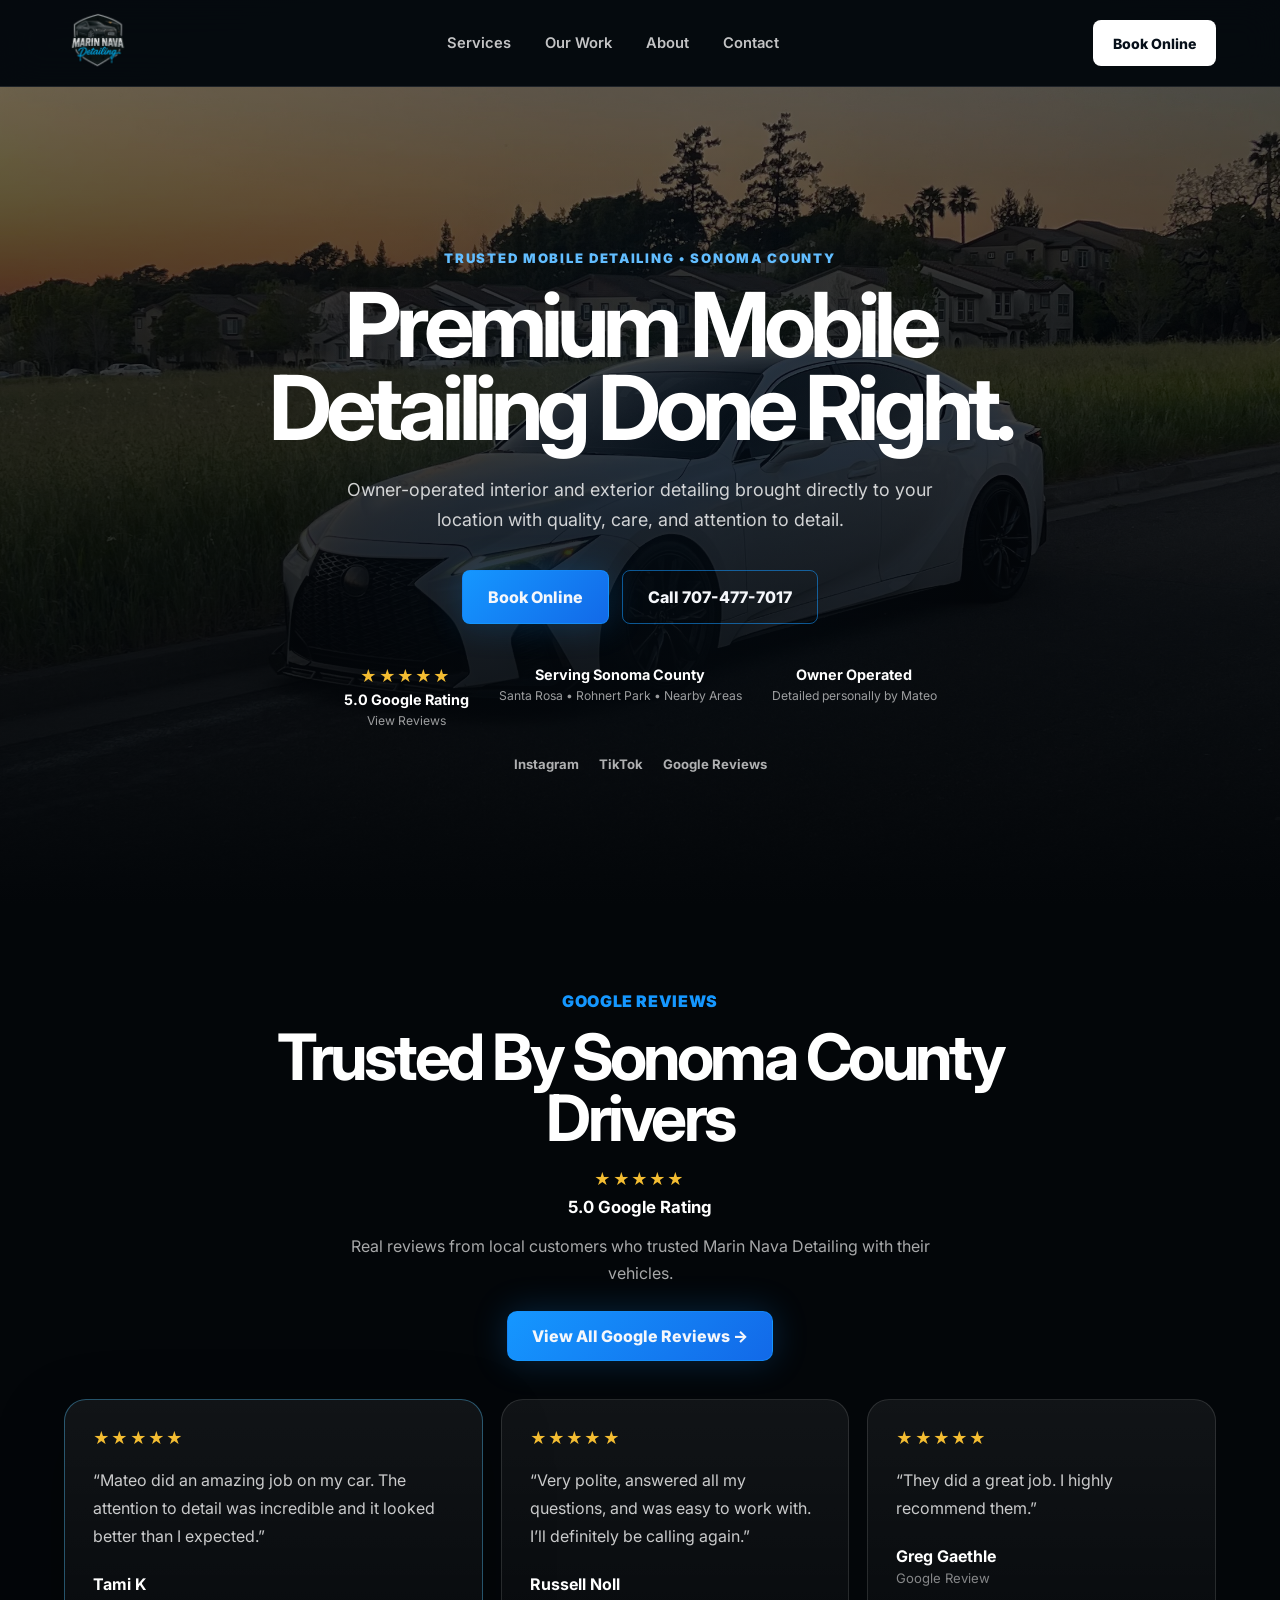
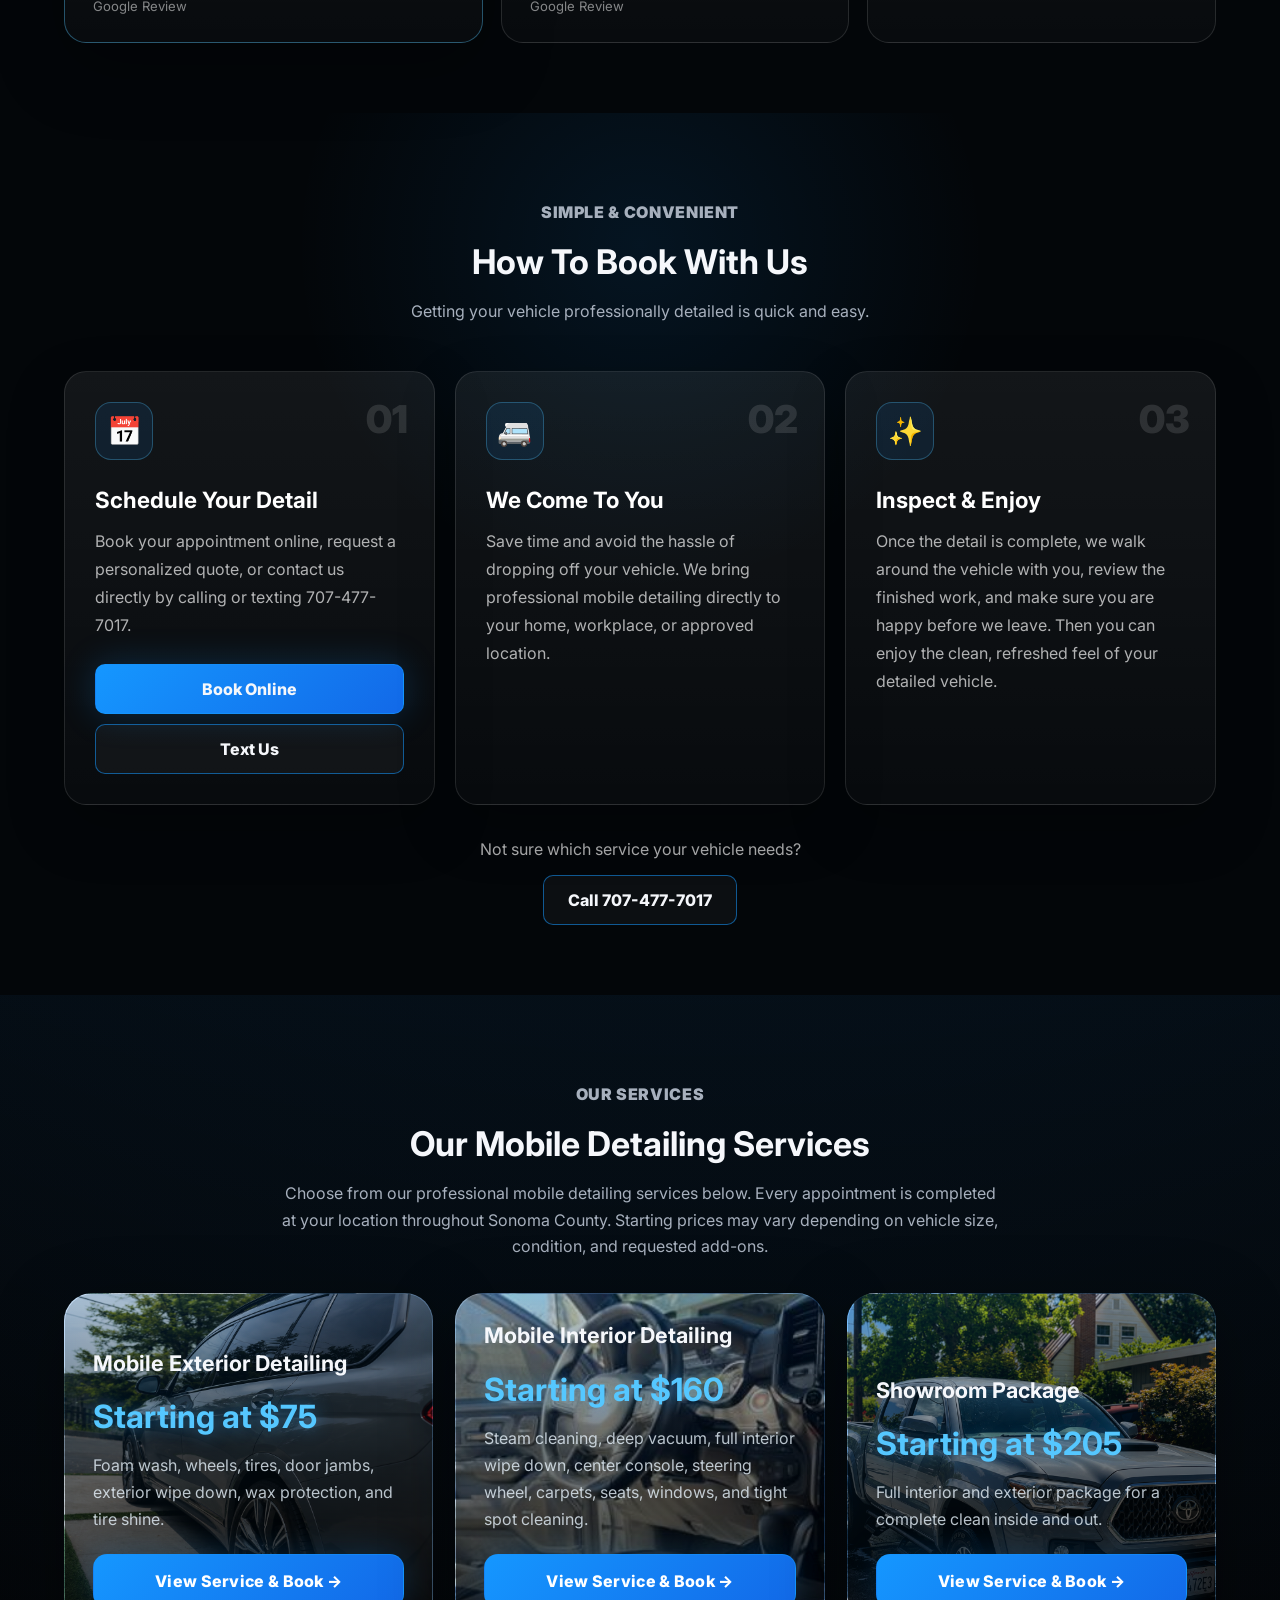
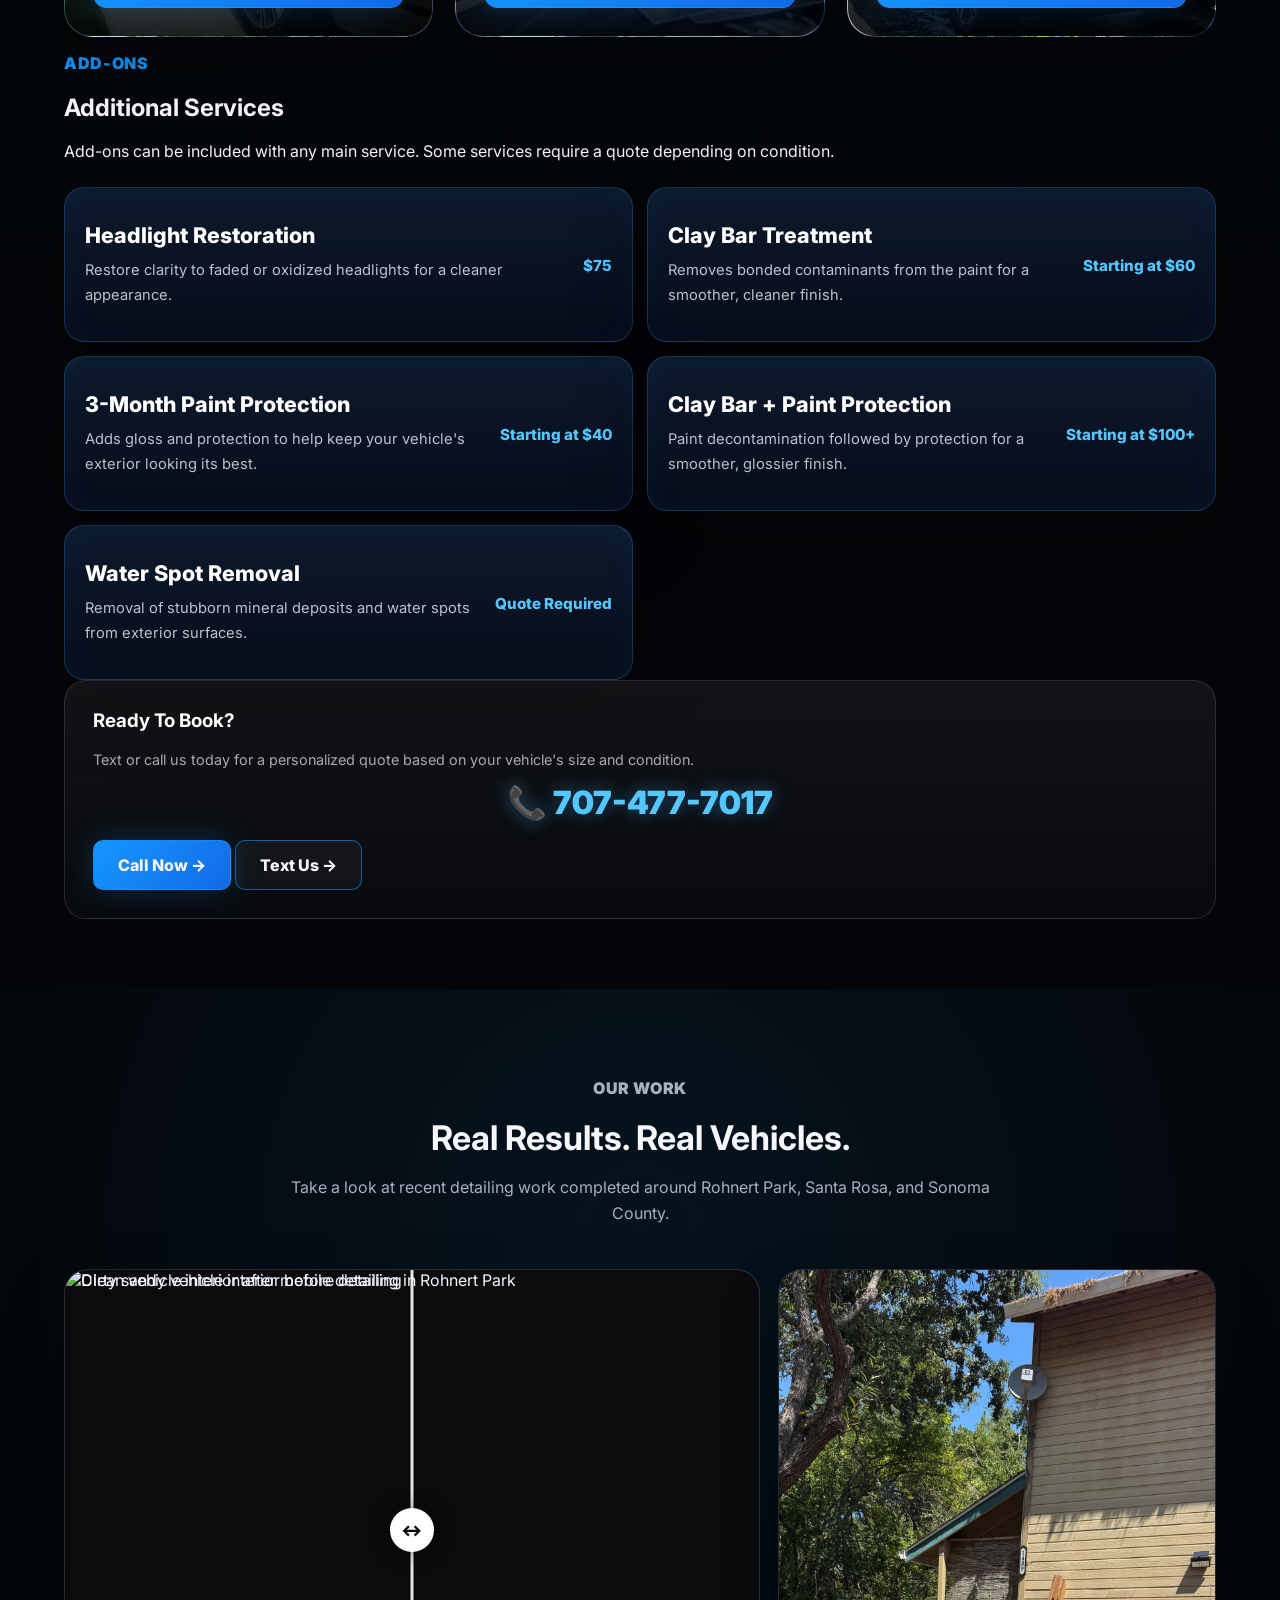
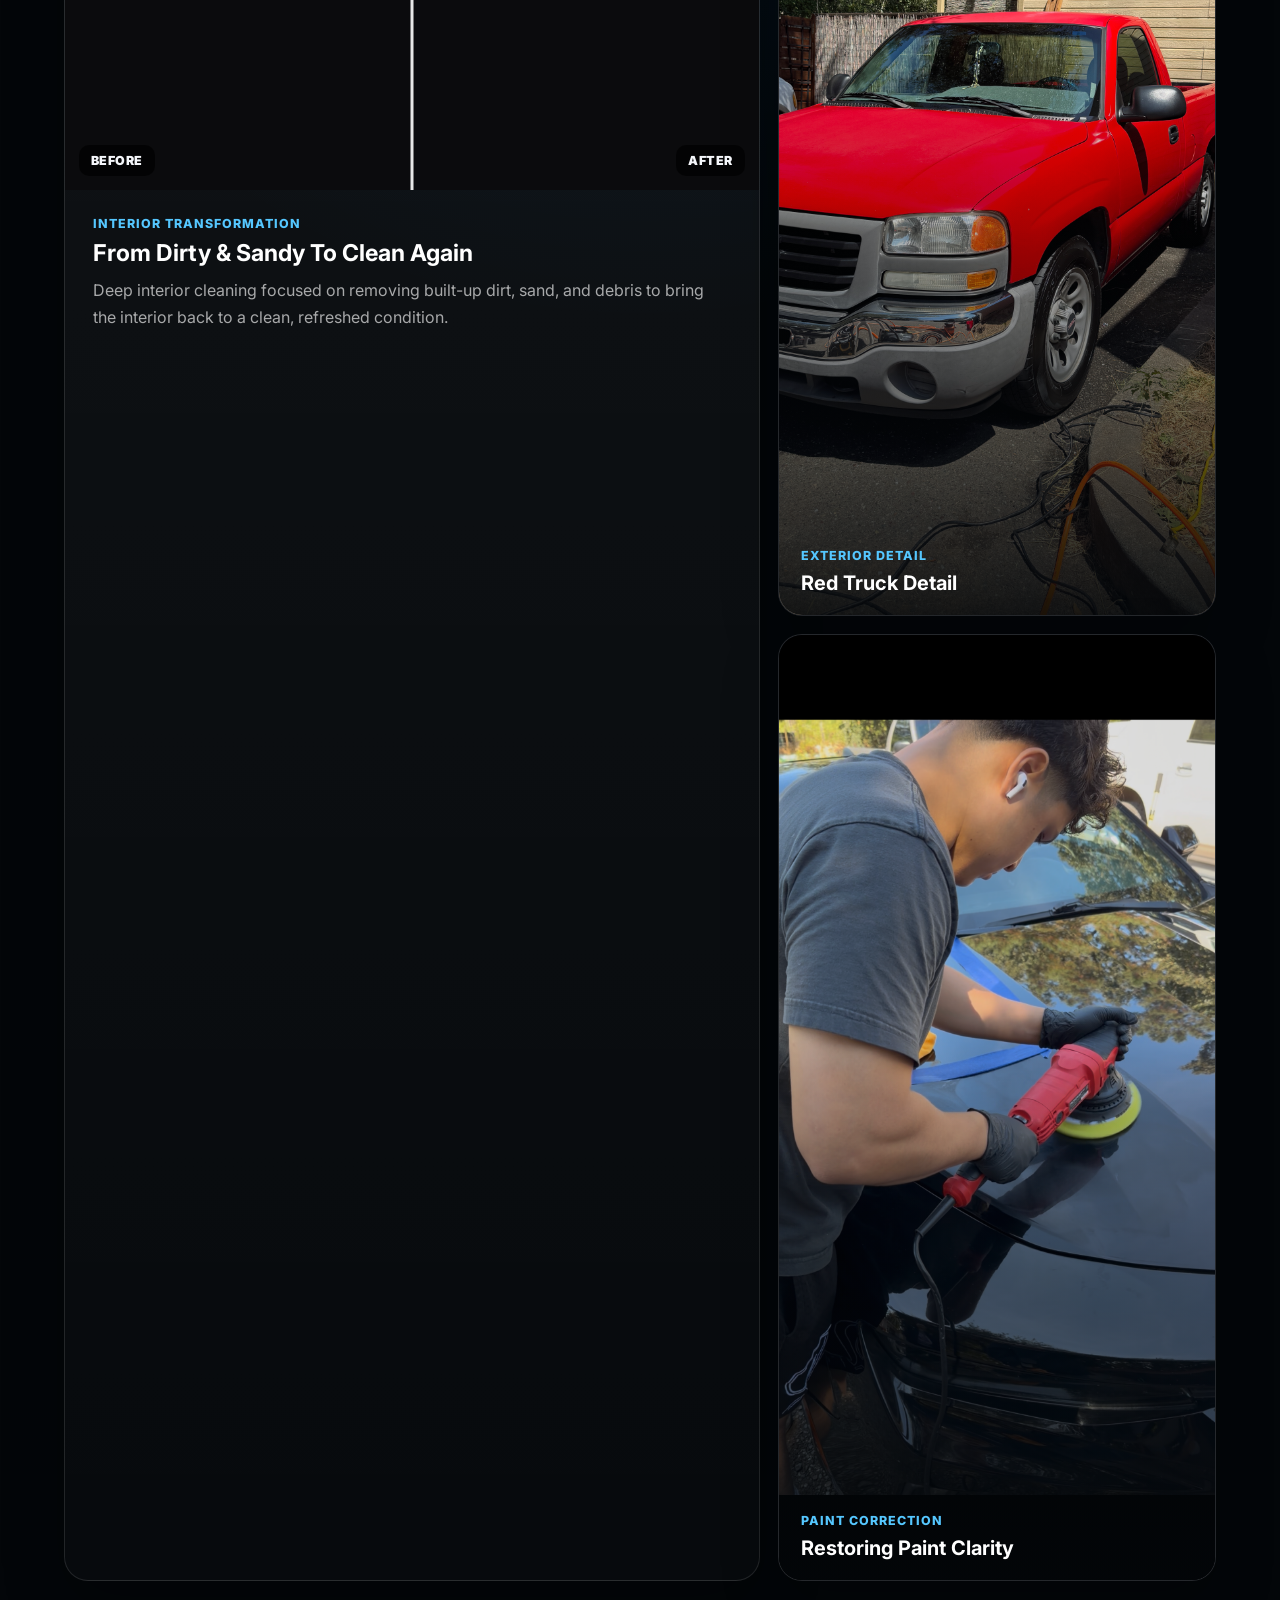
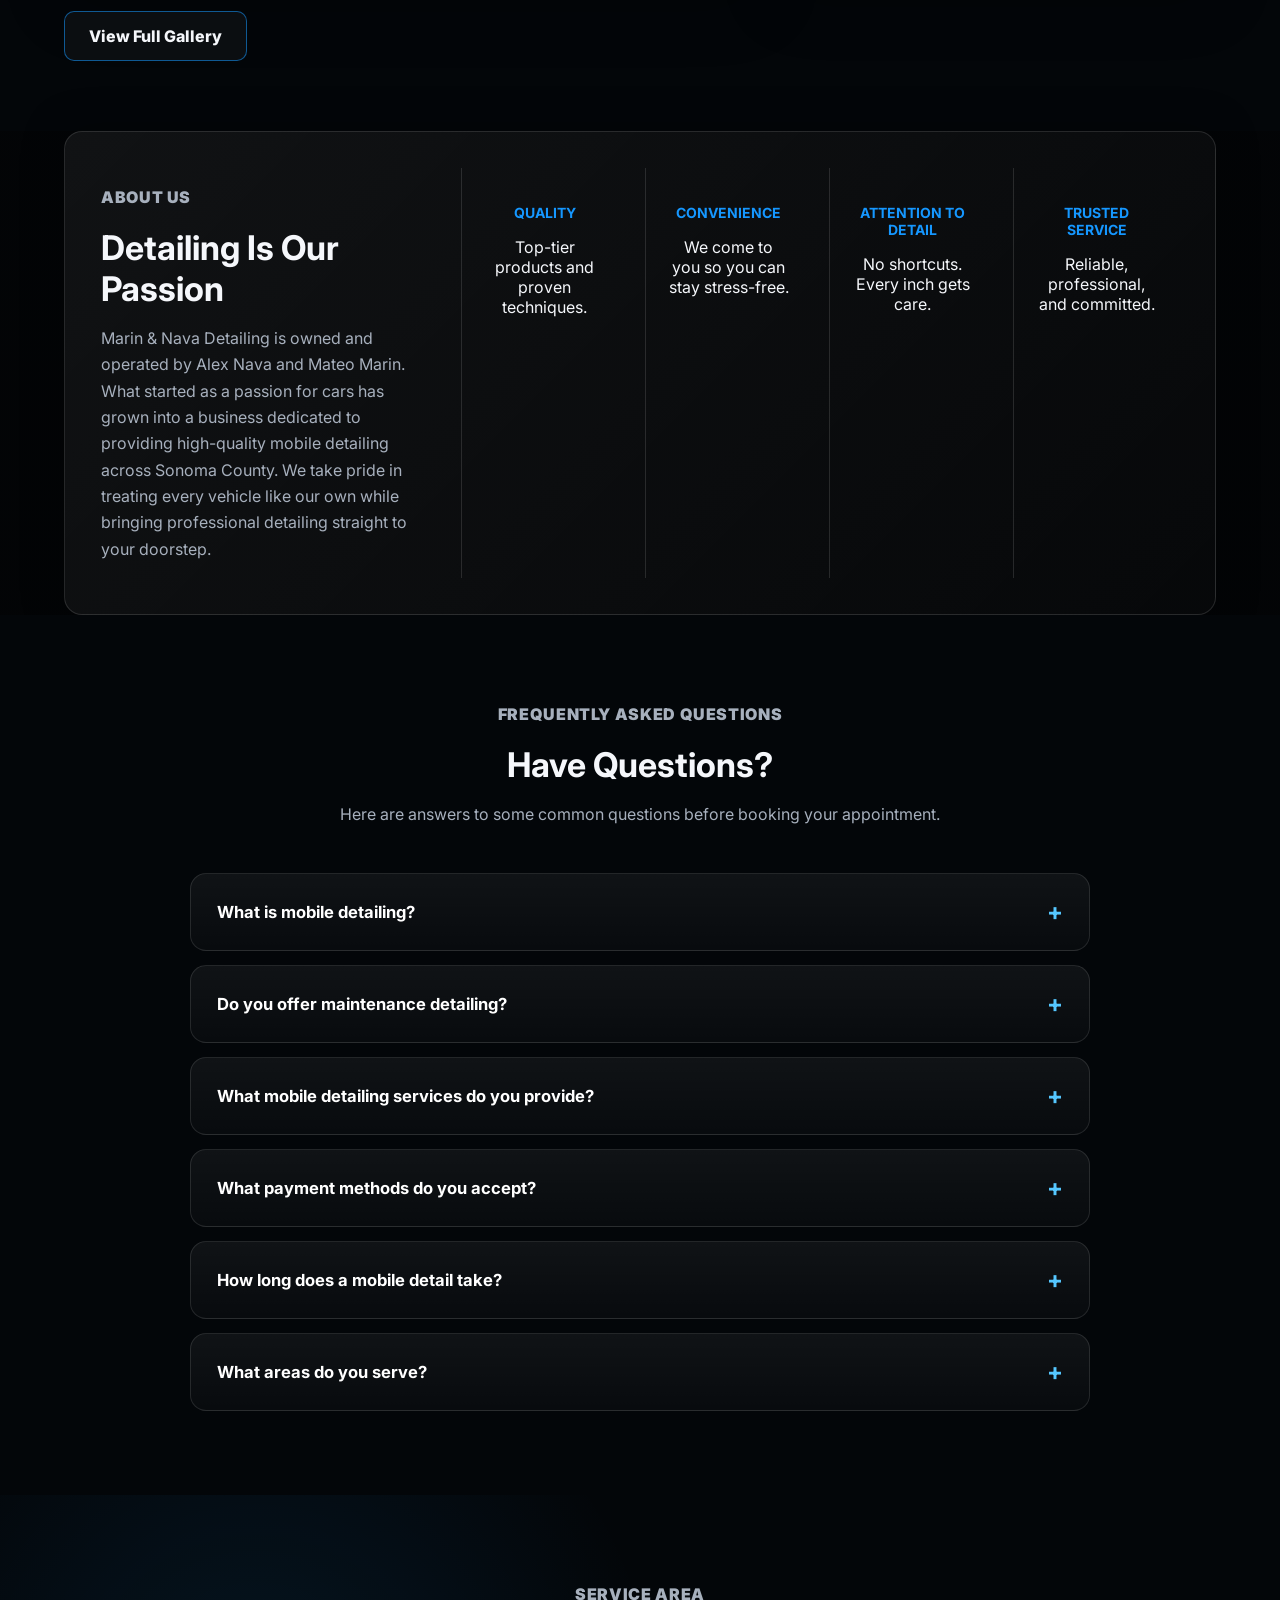
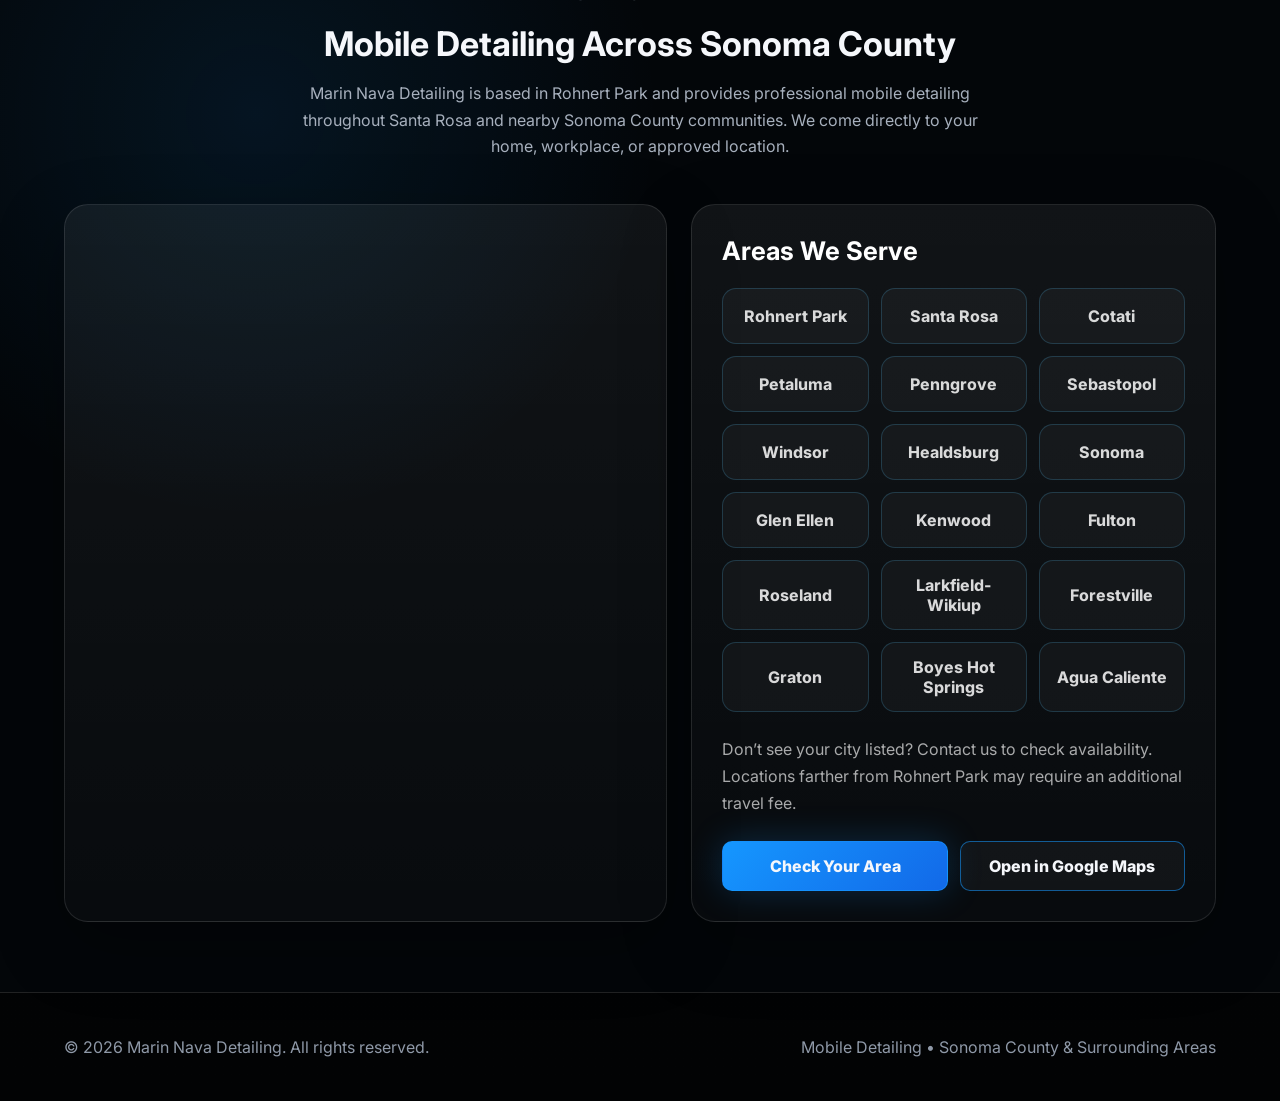
==== index.html @ d8262d9c "Update index.html" ====
<!DOCTYPE html>
<html lang="en">
<head>
  <meta charset="UTF-8" />
  <meta name="viewport" content="width=device-width, initial-scale=1.0" />
  <title>Mobile Detailing in Rohnert Park & Sonoma County | Marin Nava Detailing</title>
  <meta name="description" content="Professional mobile detailing in Rohnert Park, Santa Rosa, and throughout Sonoma County. Interior, exterior, and full detailing brought directly to your location.">
  <meta property="og:title" content="Marin Nava Detailing | Mobile Detailing in Sonoma County">
<meta property="og:description" content="Professional mobile detailing in Rohnert Park, Santa Rosa, and throughout Sonoma County.">
<meta property="og:type" content="website">
<meta property="og:url" content="https://marinandnavadetailing.com/">
<meta property="og:image" content="https://marinandnavadetailing.com/assets/logo.png">
<meta name="twitter:card" content="summary_large_image">
<meta name="twitter:title" content="Marin Nava Detailing | Mobile Detailing in Sonoma County">
<meta name="twitter:description" content="Professional mobile detailing in Rohnert Park, Santa Rosa, and throughout Sonoma County.">
<meta name="twitter:image" content="https://marinandnavadetailing.com/assets/logo.png">
<link rel="canonical" href="https://marinandnavadetailing.com/">
  <link rel="preconnect" href="https://fonts.googleapis.com">
  <link rel="preconnect" href="https://fonts.gstatic.com" crossorigin>
  <link href="https://fonts.googleapis.com/css2?family=Inter:wght@400;500;600;700;800;900&display=swap" rel="stylesheet">
  <link rel="icon" type="image/png" href="assets/logo.png">
<link rel="apple-touch-icon" href="assets/logo.png">
  <link rel="stylesheet" href="styles.css" />

  <style>
    .main-services-clean {
      display: grid;
      grid-template-columns: repeat(3, minmax(0, 1fr));
      gap: 22px;
      margin-top: 34px;
    }

  .main-service-card,
.addon-clean-card {
  border: 1px solid rgba(72, 169, 255, 0.24);
  border-radius: 28px;
  padding: 28px;
  box-shadow: 0 20px 70px rgba(0, 0, 0, 0.35), inset 0 0 30px rgba(37, 150, 255, 0.05);
}

.addon-clean-card {
  background: linear-gradient(180deg, rgba(13, 27, 48, 0.92), rgba(7, 14, 28, 0.92));
}

    .main-service-card h3,
    .addon-clean-card h3 {
      margin-top: 0;
      font-size: 1.35rem;
    }

    .main-service-card strong {
      display: block;
      color: #55c7ff;
      font-size: 2rem;
      margin: 12px 0 16px;
      text-shadow: 0 0 18px rgba(55, 174, 255, .45);
    }

    .main-service-card p,
    .addon-clean-card p {
      color: rgba(235, 246, 255, 0.78);
      line-height: 1.7;
    }
  .service-book-btn {
  display: flex;
  align-items: center;
  justify-content: center;
  width: 100%;
  margin-top: 20px;
  padding: 16px 20px;
  border-radius: 14px;
  background: linear-gradient(135deg, #1e90ff, #59d4ff);
  color: #fff;
  font-weight: 800;
  font-size: 1rem;
  letter-spacing: 0.3px;
  text-decoration: none;
  box-shadow: 0 10px 28px rgba(30, 144, 255, 0.35);
  transition: transform .2s ease, box-shadow .2s ease, filter .2s ease;
}

.service-book-btn:hover {
  transform: translateY(-3px);
  filter: brightness(1.08);
  box-shadow: 0 18px 36px rgba(30, 144, 255, 0.45);
}

.service-book-btn:active {
  transform: translateY(-1px);
}
    .addons-clean-grid {
      display: grid;
      grid-template-columns: repeat(2, minmax(0, 1fr));
      gap: 14px;
      margin-top: 26px;
    }

    .addon-clean-card {
      padding: 18px 20px;
      border-radius: 20px;
      display: flex;
      justify-content: space-between;
      align-items: center;
      gap: 14px;
    }

    .addon-clean-card span {
      font-weight: 700;
    }

    .addon-clean-card b {
      color: #55c7ff;
      text-align: right;
      white-space: nowrap;
    }

    @media (max-width: 850px) {
      .main-services-clean,
      .addons-clean-grid {
        grid-template-columns: 1fr;
      }
    }
  
  </style>
  <script type="application/ld+json">
{
  "@context": "https://schema.org",
  "@type": "LocalBusiness",
  "name": "Marin Nava Detailing",
  "url": "https://marinandnavadetailing.com/",
  "telephone": "+17074777017",
  "image": "https://marinandnavadetailing.com/assets/logo.png",
  "priceRange": "$$",
  "areaServed": [
    "Rohnert Park",
    "Santa Rosa",
    "Cotati",
    "Petaluma",
    "Windsor",
    "Sebastopol",
    "Penngrove",
    "Sonoma County"
  ],
  "sameAs": [
    "https://www.instagram.com/marin.nava.detailing",
    "https://www.tiktok.com/@marinnava_detaili",
    "https://share.google/c1jAAMq97DfbOjhrB"
  ]
}
</script>
</head>
<body>
<header class="site-header">
  <a href="#home" class="brand" aria-label="Marin Nava Detailing home">
    <img src="assets/logo.png" alt="Marin Nava Detailing logo">
  </a>

  <nav class="nav" aria-label="Main navigation">
    <a href="#services">Services</a>
    <a href="#work">Our Work</a>
    <a href="#about">About</a>
    <a href="#contact">Contact</a>
  </nav>

<a class="nav-cta"
   href="https://booking.detailermade.com/2fee29eb-fc5a-48bd-a170-e87a1362c4f3"
   target="_blank"
   rel="noopener noreferrer">
    Book Online
</a>
</header>

<main>
<section id="home" class="hero premium-hero">
 <div class="premium-hero-media" aria-hidden="true">
  <img
    src="assets/mobile-detailing-rohnert-park-lexus.jpg.jpeg"
    alt=""
  >
</div>

  <div class="premium-hero-overlay" aria-hidden="true"></div>

  <div class="premium-hero-content">
    <p class="hero-kicker">Trusted Mobile Detailing • Sonoma County</p>

    <h1>Premium Mobile Detailing Done Right.</h1>

    <p class="premium-hero-copy">
      Owner-operated interior and exterior detailing brought directly to your location with quality, care, and attention to detail.
    </p>

    <div class="premium-hero-actions">
      <a class="btn primary"    href="https://booking.detailermade.com/2fee29eb-fc5a-48bd-a170-e87a1362c4f3"    target="_blank"    rel="noopener noreferrer">    Book Online </a>
      <a class="btn hero-secondary" href="tel:7074777017">Call 707-477-7017</a>
    </div>

    <div class="premium-trust-row">
      <a href="https://share.google/c1jAAMq97DfbOjhrB" target="_blank" rel="noopener">
        <span>★★★★★</span>
        <strong>5.0 Google Rating</strong>
        <small>View Reviews</small>
      </a>

      <div>
        <strong>Serving Sonoma County</strong>
        <small>Santa Rosa • Rohnert Park • Nearby Areas</small>
      </div>

      <div>
        <strong>Owner Operated</strong>
        <small>Detailed personally by Mateo</small>
      </div>
    </div>

    <div class="premium-socials">
      <a href="https://www.instagram.com/marin.nava.detailing?igsh=NTc4MTIwNjQ2YQ==" target="_blank" rel="noopener">Instagram</a>
      <a href="https://www.tiktok.com/@marinnava_detaili?_r=1&_t=ZP-96Pp8aWdC4l" target="_blank" rel="noopener">TikTok</a>
      <a href="https://share.google/c1jAAMq97DfbOjhrB" target="_blank" rel="noopener">Google Reviews</a>
    </div>
  </div>
</section>
   <section id="reviews" class="reviews-section section-pad">
  <div class="reviews-intro">
    <p class="eyebrow">Google Reviews</p>
    <h2>Trusted By Sonoma County Drivers</h2>

    <div class="reviews-score">
      <span>★★★★★</span>
      <strong>5.0 Google Rating</strong>
      <p>Real reviews from local customers who trusted Marin Nava Detailing with their vehicles.</p>
    </div>

    <a class="btn primary" href="https://share.google/c1jAAMq97DfbOjhrB" target="_blank" rel="noopener">
      View All Google Reviews →
    </a>
  </div>

  <div class="reviews-grid">
    <article class="review-card featured-review">
      <div class="review-stars">★★★★★</div>
      <p>“Mateo did an amazing job on my car. The attention to detail was incredible and it looked better than I expected.”</p>
      <div class="review-author">
        <strong>Tami K</strong>
        <span>Google Review</span>
      </div>
    </article>

    <article class="review-card">
      <div class="review-stars">★★★★★</div>
      <p>“Very polite, answered all my questions, and was easy to work with. I’ll definitely be calling again.”</p>
      <div class="review-author">
        <strong>Russell Noll</strong>
        <span>Google Review</span>
      </div>
    </article>

    <article class="review-card">
      <div class="review-stars">★★★★★</div>
      <p>“They did a great job. I highly recommend them.”</p>
      <div class="review-author">
        <strong>Greg Gaethle</strong>
        <span>Google Review</span>
      </div>
    </article>
  </div>
</section>   
  
 <!-- HOW TO BOOK SECTION -->
<section id="how-to-book" class="booking-steps-section section-pad">

  <div class="section-title">
    <p class="eyebrow">Simple & Convenient</p>
    <h2>How To Book With Us</h2>
    <p>
      Getting your vehicle professionally detailed is quick and easy.
    </p>
  </div>

  <div class="booking-steps-grid">

    <article class="booking-step-card">
      <div class="booking-step-number">01</div>
      <div class="booking-step-icon">📅</div>

      <h3>Schedule Your Detail</h3>

      <p>
        Book your appointment online, request a personalized quote, or contact
        us directly by calling or texting 707-477-7017.
      </p>

      <div class="booking-step-actions">
        <a class="btn primary" href="https://booking.detailermade.com/2fee29eb-fc5a-48bd-a170-e87a1362c4f3" target="_blank" rel="noopener noreferrer">
          Book Online
        </a>

        <a class="btn ghost" href="sms:7074777017">
          Text Us
        </a>
      </div>
    </article>

    <article class="booking-step-card">
      <div class="booking-step-number">02</div>
      <div class="booking-step-icon">🚐</div>

      <h3>We Come To You</h3>

      <p>
        Save time and avoid the hassle of dropping off your vehicle. We bring
        professional mobile detailing directly to your home, workplace, or
        approved location.
      </p>
    </article>

    <article class="booking-step-card">
      <div class="booking-step-number">03</div>
      <div class="booking-step-icon">✨</div>

      <h3>Inspect & Enjoy</h3>

      <p>
        Once the detail is complete, we walk around the vehicle with you,
        review the finished work, and make sure you are happy before we leave.
        Then you can enjoy the clean, refreshed feel of your detailed vehicle.
      </p>
    </article>

  </div>

  <div class="booking-final-action">
    <p>Not sure which service your vehicle needs?</p>

    <a class="btn ghost" href="tel:7074777017">
      Call 707-477-7017
    </a>
  </div>

  </section>
  
    <section id="services" class="section-pad">
      <div class="section-title">
        <p class="eyebrow">Our Services</p>
        <h2>Our Mobile Detailing Services</h2>
        <p> Choose from our professional mobile detailing services below. Every appointment is completed at your location throughout Sonoma County. Starting prices may vary depending on vehicle size, condition, and requested add-ons. </p>
      </div>

  <div class="main-services-clean">
  <article class="main-service-card service-photo-card exterior-service">
    <div class="service-card-overlay"></div>
    <div class="service-card-content">
      <h3>Mobile Exterior Detailing</h3>
      <strong>Starting at $75</strong>
      <p>Foam wash, wheels, tires, door jambs, exterior wipe down, wax protection, and tire shine.</p>

      <a class="btn primary service-book-btn"
   href="https://booking.detailermade.com/2fee29eb-fc5a-48bd-a170-e87a1362c4f3"
   target="_blank"
   rel="noopener noreferrer">
    View Service & Book → 
</a>
    </div>
  </article>

  <article class="main-service-card service-photo-card interior-service">
    <div class="service-card-overlay"></div>
    <div class="service-card-content">
      <h3>Mobile Interior Detailing</h3>
      <strong>Starting at $160</strong>
      <p>Steam cleaning, deep vacuum, full interior wipe down, center console, steering wheel, carpets, seats, windows, and tight spot cleaning.</p>

      <a class="btn primary service-book-btn"
   href="https://booking.detailermade.com/2fee29eb-fc5a-48bd-a170-e87a1362c4f3"
   target="_blank"
   rel="noopener noreferrer">
    View Service & Book →
</a>
      
    </div>
  </article>

  <article class="main-service-card service-photo-card full-service">
    <div class="service-card-overlay"></div>
    <div class="service-card-content">
      <h3>Showroom Package</h3>
      <strong>Starting at $205</strong>
      <p>Full interior and exterior package for a complete clean inside and out.</p>

      <a class="btn primary service-book-btn"
   href="https://booking.detailermade.com/2fee29eb-fc5a-48bd-a170-e87a1362c4f3"
   target="_blank"
   rel="noopener noreferrer">
    View Service & Book →
</a>
      
    </div>
  </article>
</div>
      <p class="eyebrow">Add-Ons</p>
<h2>Additional Services</h2>
<p>Add-ons can be included with any main service. Some services require a quote depending on condition.</p>
<div class="addons-clean-grid">

  <div class="addon-clean-card">
    <div class="addon-info">
      <h3>Headlight Restoration</h3>
      <p>Restore clarity to faded or oxidized headlights for a cleaner appearance.</p>
    </div>
    <b>$75</b>
  </div>

  <div class="addon-clean-card">
    <div class="addon-info">
      <h3>Clay Bar Treatment</h3>
      <p>Removes bonded contaminants from the paint for a smoother, cleaner finish.</p>
    </div>
    <b>Starting at $60</b>
  </div>

  <div class="addon-clean-card">
    <div class="addon-info">
      <h3>3-Month Paint Protection</h3>
      <p>Adds gloss and protection to help keep your vehicle's exterior looking its best.</p>
    </div>
    <b>Starting at $40</b>
  </div>

  <div class="addon-clean-card">
    <div class="addon-info">
      <h3>Clay Bar + Paint Protection</h3>
      <p>Paint decontamination followed by protection for a smoother, glossier finish.</p>
    </div>
    <b>Starting at $100+</b>
  </div>

  <div class="addon-clean-card">
    <div class="addon-info">
      <h3>Water Spot Removal</h3>
      <p>Removal of stubborn mineral deposits and water spots from exterior surfaces.</p>
    </div>
    <b>Quote Required</b>
  </div>

</div>
  <div class="addons-panel" id="contact">
  <h3>Ready To Book?</h3>

  <p class="fine-print">
    Text or call us today for a personalized quote based on your vehicle's size and condition.
  </p>

  <div class="contact-number">
    📞 707-477-7017
  </div>

  <a class="btn primary" href="tel:7074777017">
    Call Now →
  </a>

  <a class="btn ghost" href="sms:7074777017">
    Text Us →
  </a>
</div>
    </section>

<section id="work" class="section-pad work-preview">

  <div class="section-title">
    <p class="eyebrow">Our Work</p>
    <h2>Real Results. Real Vehicles.</h2>
    <p>
      Take a look at recent detailing work completed around Rohnert Park,
      Santa Rosa, and Sonoma County.
    </p>
  </div>

  <div class="featured-work-grid">

    <div class="featured-before-after">
      <div class="compare-slider">
        <img
          src="assets/gallery/after-interior.jpg"
          class="after-img"
          alt="Clean vehicle interior after mobile detailing in Rohnert Park"
        >

        <img
          src="assets/gallery/Before_interior.jpg"
          class="before-img"
          alt="Dirty sandy vehicle interior before detailing"
        >

        <input
          type="range"
          min="0"
          max="100"
          value="50"
          aria-label="Compare before and after interior detailing"
        >

        <div class="slider-line"></div>
        <div class="slider-button">↔</div>

        <span class="before-label">Before</span>
        <span class="after-label">After</span>
      </div>

      <div class="featured-work-copy">
        <span>Interior Transformation</span>
        <h3>From Dirty & Sandy To Clean Again</h3>
        <p>
          Deep interior cleaning focused on removing built-up dirt, sand,
          and debris to bring the interior back to a clean, refreshed condition.
        </p>
      </div>
    </div>

    <div class="work-showcase-card">
      <img
        src="assets/RedTruck.JPG"
        alt="Red truck after professional mobile detailing in Sonoma County"
        loading="lazy"
      >

      <div class="work-showcase-overlay">
        <span>Exterior Detail</span>
        <h3>Red Truck Detail</h3>
      </div>
    </div>

    <div class="work-showcase-card">
      <img
        src="assets/paint-correction-rohnert-park.PNG"
        alt="Paint correction service being performed in Rohnert Park"
        loading="lazy"
      >

      <div class="work-showcase-overlay">
        <span>Paint Correction</span>
        <h3>Restoring Paint Clarity</h3>
      </div>
    </div>

  </div>

  <a class="btn ghost centered work-gallery-button" href="gallery.html">
    View Full Gallery
  </a>

</section>
<section id="about" class="about-card section-pad compact">
  <div class="about-text">
    <p class="eyebrow">About Us</p>
    <h2>Detailing Is Our Passion</h2>
    <p>
      Marin &amp; Nava Detailing is owned and operated by Alex Nava and Mateo Marin.
      What started as a passion for cars has grown into a business dedicated to
      providing high-quality mobile detailing across Sonoma County. We take pride
      in treating every vehicle like our own while bringing professional detailing
      straight to your doorstep.
    </p>
  </div>

  <div class="value-grid">
    <div>
      <h3>Quality</h3>
      <p>Top-tier products and proven techniques.</p>
    </div>

    <div>
      <h3>Convenience</h3>
      <p>We come to you so you can stay stress-free.</p>
    </div>

    <div>
      <h3>Attention To Detail</h3>
      <p>No shortcuts. Every inch gets care.</p>
    </div>

    <div>
      <h3>Trusted Service</h3>
      <p>Reliable, professional, and committed.</p>
    </div>
  </div>
</section>
  
<!-- FAQ SECTION -->
<section id="faq" class="faq-section section-pad">

  <div class="section-title">
    <p class="eyebrow">Frequently Asked Questions</p>
    <h2>Have Questions?</h2>
    <p>Here are answers to some common questions before booking your appointment.</p>
  </div>

  <div class="faq-container">

    <div class="faq-item">
      <button class="faq-question" type="button">
        <span class="faq-question-text">What is mobile detailing?</span>
        <span class="faq-icon">+</span>
      </button>

      <div class="faq-answer">
        <p>
          Mobile detailing means we come directly to your home, apartment,
          workplace, or another approved location. We bring the equipment
          needed to professionally clean your vehicle, making the process
          convenient and hassle-free.
        </p>
      </div>
    </div>

    <div class="faq-item">
      <button class="faq-question" type="button">
        <span class="faq-question-text">Do you offer maintenance detailing?</span>
        <span class="faq-icon">+</span>
      </button>

      <div class="faq-answer">
        <p>
          Yes. Maintenance detailing is available to customers who have
          previously booked and received one of our Full Detail packages.
          Maintenance services help preserve the results and keep your vehicle
          consistently clean between deeper details.
        </p>
      </div>
    </div>

    <div class="faq-item">
      <button class="faq-question" type="button">
        <span class="faq-question-text">What mobile detailing services do you provide?</span>
        <span class="faq-icon">+</span>
      </button>

      <div class="faq-answer">
        <p>
          We provide interior detailing, exterior detailing, complete Full
          Details, pet-hair removal, stain treatments, headlight restoration,
          paint decontamination, and other add-on services based on your
          vehicle's needs.
        </p>
      </div>
    </div>

    <div class="faq-item">
      <button class="faq-question" type="button">
        <span class="faq-question-text">What payment methods do you accept?</span>
        <span class="faq-icon">+</span>
      </button>

      <div class="faq-answer">
        <p>
          We currently accept cash, Venmo, and Apple Pay. Payment is collected
          after the detailing service is completed.
        </p>
      </div>
    </div>

    <div class="faq-item">
      <button class="faq-question" type="button">
        <span class="faq-question-text">How long does a mobile detail take?</span>
        <span class="faq-icon">+</span>
      </button>

      <div class="faq-answer">
        <p>
          A full interior and exterior detail typically takes 2.5–4 hours,
          depending on the vehicle's size and condition. Interior-only or
          exterior-only services usually require less time.
        </p>
      </div>
    </div>

    <div class="faq-item">
      <button class="faq-question" type="button">
        <span class="faq-question-text">What areas do you serve?</span>
        <span class="faq-icon">+</span>
      </button>

      <div class="faq-answer">
        <p>
          We are based in Rohnert Park, California, and serve nearby Sonoma
          County communities such as Cotati, Petaluma, Santa Rosa, Penngrove,
          Sebastopol, Windsor, and surrounding areas. Locations within about
          35 minutes of Rohnert Park are generally included. Longer-distance
          appointments may require a $40–$50 travel fee depending on the location.
        </p>
      </div>
    </div>

  </div>

</section>
<!-- SERVICE AREA SECTION -->
<section id="service-area" class="service-area-section section-pad">

  <div class="section-title">
    <p class="eyebrow">Service Area</p>
    <h2>Mobile Detailing Across Sonoma County</h2>
    <p>
      Marin Nava Detailing is based in Rohnert Park and provides professional
      mobile detailing throughout Santa Rosa and nearby Sonoma County communities.
      We come directly to your home, workplace, or approved location.
    </p>
  </div>

  <div class="service-area-layout">

    <div class="service-area-map">
      <iframe
        src="https://www.google.com/maps?q=Rohnert+Park,+California&z=10&output=embed"
        title="Marin Nava Detailing service area around Rohnert Park and Sonoma County"
        loading="lazy"
        referrerpolicy="no-referrer-when-downgrade">
      </iframe>
    </div>

    <div class="service-area-content">
      <h3>Areas We Serve</h3>

    <div class="service-area-grid">
  <a href="tel:7074777017">Rohnert Park</a>
  <a href="tel:7074777017">Santa Rosa</a>
  <a href="tel:7074777017">Cotati</a>
  <a href="tel:7074777017">Petaluma</a>
  <a href="tel:7074777017">Penngrove</a>
  <a href="tel:7074777017">Sebastopol</a>
  <a href="tel:7074777017">Windsor</a>
  <a href="tel:7074777017">Healdsburg</a>
  <a href="tel:7074777017">Sonoma</a>
  <a href="tel:7074777017">Glen Ellen</a>
  <a href="tel:7074777017">Kenwood</a>
  <a href="tel:7074777017">Fulton</a>
  <a href="tel:7074777017">Roseland</a>
  <a href="tel:7074777017">Larkfield-Wikiup</a>
  <a href="tel:7074777017">Forestville</a>
  <a href="tel:7074777017">Graton</a>
  <a href="tel:7074777017">Boyes Hot Springs</a>
  <a href="tel:7074777017">Agua Caliente</a>
</div>
      <p class="service-area-note">
        Don’t see your city listed? Contact us to check availability.
        Locations farther from Rohnert Park may require an additional travel fee.
      </p>

      <div class="service-area-actions">
        <a class="btn primary" href="tel:7074777017">
          Check Your Area
        </a>

        <a
          class="btn ghost"
          href="https://www.google.com/maps/@38.452151,-122.84236,10z?hl=en&entry=ttu"
          target="_blank"
          rel="noopener noreferrer">
          Open in Google Maps
        </a>
      </div>
    </div>

  </div>

</section>
</main>

  <footer>
    <p>© 2026 Marin Nava Detailing. All rights reserved.</p>
    <p>Mobile Detailing • Sonoma County & Surrounding Areas</p>
  </footer>

  <script src="script.js"></script>
</body>
</html>
---- styles.css ----
:root{
  --bg:#030609; --panel:#0a0d12; --panel2:#10141b; --text:#f5f7fb; --muted:#a7b0bd;
  --blue:#1597ff; --blue2:#00d9ff; --line:rgba(255,255,255,.12); --shadow:0 0 35px rgba(21,151,255,.22);
}
*{box-sizing:border-box} html{scroll-behavior:smooth} body{margin:0;font-family:Inter,system-ui,Arial,sans-serif;background:radial-gradient(circle at 55% 12%,rgba(21,151,255,.18),transparent 28%),linear-gradient(180deg,#05080c 0%,#020304 100%);color:var(--text)}
a{color:inherit;text-decoration:none}.site-header{position:sticky;top:0;z-index:50;display:flex;align-items:center;justify-content:space-between;padding:14px 5%;background:rgba(3,6,9,.78);backdrop-filter:blur(14px);border-bottom:1px solid var(--line)}.brand img{width:82px;height:82px;object-fit:contain;filter:drop-shadow(0 0 16px rgba(0,217,255,.35))}.nav{display:flex;gap:34px}.nav a{font-weight:600;color:#d8dde5}.nav a:hover{color:var(--blue)}.nav-cta,.btn{display:inline-flex;align-items:center;justify-content:center;gap:10px;border-radius:10px;padding:14px 24px;font-weight:800;border:1px solid rgba(21,151,255,.55);transition:.2s}.nav-cta,.btn.ghost{background:rgba(255,255,255,.04)}.btn.primary{background:linear-gradient(135deg,var(--blue),#1269e8);box-shadow:var(--shadow)}.btn:hover,.social-card:hover{transform:translateY(-2px);box-shadow:var(--shadow)}.section-pad{padding:70px 5%}.compact{margin:0 5%;border:1px solid var(--line);border-radius:18px;background:linear-gradient(135deg,rgba(255,255,255,.06),rgba(255,255,255,.02));box-shadow:0 0 40px rgba(0,0,0,.35)}
.hero{position:relative;min-height:760px;display:grid;grid-template-columns:1fr 330px;align-items:center;overflow:hidden}.hero-bg-logo{position:absolute;inset:0;display:flex;justify-content:center;align-items:center;pointer-events:none}.hero-bg-logo img{width:min(690px,62vw);opacity:.50;filter:drop-shadow(0 0 35px rgba(0,217,255,.35))}.hero-content{position:relative;z-index:2;max-width:560px}.eyebrow{color:var(--blue);text-transform:uppercase;letter-spacing:.04em;font-weight:900}.hero h1{font-size:clamp(48px,7vw,86px);line-height:.95;margin:10px 0 24px;text-transform:uppercase;letter-spacing:-.05em}.hero h1 span{display:block;color:var(--blue);font-style:italic;text-transform:none;font-size:.75em;letter-spacing:-.03em;text-shadow:0 0 22px rgba(21,151,255,.55)}.hero-copy{font-size:18px;line-height:1.7;color:#cdd3dd;max-width:500px}.hero-actions{display:flex;gap:16px;flex-wrap:wrap;margin:30px 0}.service-area{margin-top:36px;color:#dfe6ef}.service-area p{color:var(--muted);line-height:1.55}.social-stack{position:relative;z-index:3;display:grid;gap:18px}.social-card{display:grid;grid-template-columns:auto 1fr auto;gap:16px;align-items:center;min-width:300px;padding:20px;border:1px solid var(--line);border-radius:14px;background:linear-gradient(135deg,rgba(255,255,255,.08),rgba(255,255,255,.03));box-shadow:0 0 20px rgba(21,151,255,.12);transition:.2s}.social-icon{font-size:32px}.social-card small{display:block;color:var(--muted);margin-top:4px}.social-card b{font-size:28px;color:var(--blue)}
.about-card{display:grid;grid-template-columns:1fr 2.2fr;gap:34px;padding:36px}.about-text h2,.section-title h2,.pricing h2{font-size:34px;margin:8px 0}.about-text p,.section-title p,.pricing p{color:var(--muted);line-height:1.65}.value-grid{display:grid;grid-template-columns:repeat(4,1fr);gap:18px}.value-grid div{padding:22px;text-align:center;border-left:1px solid var(--line)}.value-grid span{font-size:38px}.value-grid h3{color:var(--blue);font-size:14px;text-transform:uppercase}.section-title{text-align:center;max-width:720px;margin:0 auto 34px}.services-grid{display:grid;grid-template-columns:repeat(4,1fr);gap:18px}.service-card,.price-card,.work-card,.gallery-card{border:1px solid var(--line);border-radius:16px;background:linear-gradient(180deg,rgba(255,255,255,.07),rgba(255,255,255,.025));padding:24px;box-shadow:0 20px 40px rgba(0,0,0,.25)}.service-card h3,.price-card h3{margin-top:0}.service-card strong,.price-card strong{font-size:26px;color:var(--blue2)}.service-card p,.price-card p,.gallery-card p{color:var(--muted);line-height:1.6}.work-grid{display:grid;grid-template-columns:repeat(4,1fr);gap:18px}.split-photo{height:170px;border-radius:12px;background:linear-gradient(90deg,#1a1f26 0 49%,#6e7782 50%,#11161c 51%);display:flex;align-items:end;justify-content:space-between;padding:16px;text-transform:uppercase;font-size:13px;font-weight:900}.work-card{padding:0;overflow:hidden}.work-card h3{padding:0 18px 18px}.centered{margin:24px auto 0;width:max-content}.pricing{display:grid;grid-template-columns:1.5fr 1fr;gap:36px;padding:34px}.pricing-grid{display:grid;grid-template-columns:repeat(4,1fr);gap:14px}.price-card{text-align:center;padding:20px}.price-cta{padding:28px;border-radius:16px;background:radial-gradient(circle at 80% 40%,rgba(21,151,255,.18),transparent 40%),rgba(0,0,0,.2)}.price-cta .btn{width:100%;margin-top:12px}footer{display:flex;justify-content:space-between;gap:20px;padding:28px 5%;color:#8f99a8;border-top:1px solid var(--line)}
.gallery-page{max-width:1180px;margin:0 auto}.gallery-grid{display:grid;grid-template-columns:repeat(3,1fr);gap:26px}.photo-placeholder{height:240px;border-radius:14px;background:linear-gradient(135deg,#20252c,#101419);display:grid;place-items:center;font-size:42px;border:1px dashed rgba(255,255,255,.18)}.gallery-card{padding:18px}.gallery-socials{display:grid;grid-template-columns:repeat(2,1fr);gap:18px;margin-top:30px}
@media(max-width:1000px){.nav{display:none}.hero{grid-template-columns:1fr;gap:40px}.hero-bg-logo img{width:92vw;opacity:.28}.about-card,.pricing{grid-template-columns:1fr}.value-grid,.services-grid,.work-grid,.pricing-grid,.gallery-grid{grid-template-columns:repeat(2,1fr)}}
@media(max-width:620px){.site-header{padding:10px 4%}.brand img{width:64px;height:64px}.nav-cta{padding:10px 12px}.section-pad{padding:48px 4%}.hero{min-height:auto}.hero h1{font-size:46px}.hero-actions,.gallery-socials{display:grid}.social-card{min-width:0}.value-grid,.services-grid,.work-grid,.pricing-grid,.gallery-grid{grid-template-columns:1fr}footer{display:block}.compact{margin:0 4%}}

/* Before/after compare slider */
.compare-slider {
  --position: 50%;
  position: relative;
  overflow: hidden;
  border-radius: 18px;
  min-height: 280px;
  background: #0b0b0d;
  border: 1px solid rgba(43, 151, 255, 0.35);
  box-shadow: 0 0 32px rgba(43, 151, 255, 0.22);
}
.compare-slider.small {
  min-height: 190px;
  border-radius: 16px 16px 0 0;
  border: 0;
  box-shadow: none;
}
.compare-slider img {
  position: absolute;
  inset: 0;
  width: 100%;
  height: 100%;
  object-fit: cover;
}
.compare-slider .before-img {
  clip-path: inset(0 calc(100% - var(--position)) 0 0);
  z-index: 2;
}
.compare-slider .after-img { z-index: 1; }
.compare-slider input[type="range"] {
  position: absolute;
  inset: 0;
  z-index: 5;
  width: 100%;
  height: 100%;
  opacity: 0;
  cursor: ew-resize;
}
.slider-line {
  position: absolute;
  z-index: 3;
  top: 0;
  bottom: 0;
  left: var(--position);
  width: 3px;
  background: rgba(255,255,255,0.9);
  transform: translateX(-50%);
}
.slider-button {
  position: absolute;
  z-index: 4;
  left: var(--position);
  top: 50%;
  transform: translate(-50%, -50%);
  display: grid;
  place-items: center;
  width: 44px;
  height: 44px;
  border-radius: 999px;
  background: #fff;
  color: #05070a;
  font-weight: 900;
  box-shadow: 0 0 22px rgba(0,0,0,0.45);
}
.before-label,
.after-label {
  position: absolute;
  z-index: 4;
  bottom: 14px;
  padding: 8px 12px;
  border-radius: 10px;
  background: rgba(0,0,0,0.66);
  text-transform: uppercase;
  font-weight: 900;
  font-size: 0.78rem;
  letter-spacing: 0.04em;
}
.before-label { left: 14px; }
.after-label { right: 14px; }
.highlight-card { border-color: rgba(43,151,255,0.8); box-shadow: 0 0 24px rgba(43,151,255,0.25); }
.wide-card { grid-column: span 2; }
.pricing-label { margin: 22px 0 12px; color: #fff; }
.addons-panel {
  padding: 28px;
  border: 1px solid rgba(255,255,255,0.12);
  border-radius: 22px;
  background: linear-gradient(180deg, rgba(255,255,255,0.06), rgba(255,255,255,0.02));
}
.addons-panel h3 { margin-top: 0; color: #fff; }
.addon-row {
  display: flex;
  justify-content: space-between;
  gap: 16px;
  padding: 14px 0;
  border-bottom: 1px solid rgba(255,255,255,0.1);
}
.addon-row strong { color: #fff; white-space: nowrap; }
.coming-soon { opacity: 0.8; }
.fine-print { color: #aaa; font-size: 0.9rem; }

@media (max-width: 800px) {
  .wide-card { grid-column: span 1; }
  .compare-slider { min-height: 230px; }
}

.gallery-photo {
  width: 100%;
  height: 260px;
  object-fit: cover;
  display: block;
  border-radius: 18px 18px 0 0;
  border-bottom: 1px solid rgba(255,255,255,.08);
}
.missing-after{display:flex;align-items:center;justify-content:center;background:linear-gradient(135deg,#161616,#252525);color:#9bbfe8;font-weight:800;text-align:center;min-height:260px}.missing-after span{padding:18px;border:1px dashed rgba(45,145,255,.5);border-radius:14px;background:rgba(0,0,0,.25)}


/* FINAL FIX: compact gallery so photos do not take over the screen */
.gallery-page{max-width:1100px;}
.gallery-grid{grid-template-columns:repeat(2,minmax(0,1fr));gap:18px;align-items:start;}
.gallery-card{padding:14px;}
.gallery-card h3{margin:14px 0 6px;}
.gallery-card p{margin:0 0 4px;}
.compare-slider{min-height:0;height:clamp(230px,36vw,390px);}
.compare-slider.small{height:190px;min-height:0;}
.gallery-photo{height:clamp(220px,32vw,340px);object-fit:cover;}
.photo-placeholder{height:220px;}
.work-grid{grid-template-columns:repeat(3,1fr);}
.pricing-grid{grid-template-columns:repeat(3,1fr);}
@media(max-width:760px){
  .gallery-grid{grid-template-columns:1fr;}
  .compare-slider{height:260px;}
  .gallery-photo{height:260px;}
  .work-grid,.pricing-grid{grid-template-columns:1fr;}
}
/* Photo background service cards */
.service-photo-card {
  position: relative;
  min-height: 330px;
  overflow: hidden;
  display: flex;
  align-items: flex-end;
  background-size: cover;
  background-position: center;
  transition: 0.25s ease;
}

.service-photo-card:hover {
  transform: translateY(-12px) scale(1.02);
  border-color: rgba(21,151,255,.95);
  box-shadow: 0 0 50px rgba(21,151,255,.45);
}

.service-card-overlay {
  position: absolute;
  inset: 0;
  background:
    linear-gradient(180deg, rgba(0,0,0,.15), rgba(0,0,0,.82)),
    linear-gradient(135deg, rgba(21,151,255,.18), rgba(0,0,0,.15));
  z-index: 1;
}

.service-card-content {
  position: relative;
  z-index: 2;
}

.exterior-service {
  background-image: url("assets/exterior-detail.png");
}

.interior-service {
  background-image: url("assets/interior-card.png");
}

.full-service {
  background-image: url("assets/showroom-package.png");
  background-size: cover;
  background-position: center;
}

/* Quote CTA panel */
.quote-cta-panel {
  display: flex;
  flex-direction: column;
  gap: 14px;
}

.quote-cta-panel h3 {
  font-size: 1.8rem;
  margin-bottom: 4px;
}

.quote-benefits {
  list-style: none;
  padding: 0;
  margin: 8px 0 10px;
  display: grid;
  gap: 10px;
  color: rgba(235, 246, 255, 0.86);
  font-weight: 700;
}

.quote-benefits li {
  padding: 10px 12px;
  border: 1px solid rgba(21,151,255,.22);
  border-radius: 12px;
  background: rgba(255,255,255,.04);
}
.contact-number {
  font-size: 2rem;
  font-weight: 900;
  color: #55c7ff;
  text-align: center;
  margin: 12px 0 18px;
  text-shadow: 0 0 18px rgba(55, 174, 255, .45);
}
 @keyframes cardFadeUp {
  from {
    opacity: 0;
    transform: translateY(26px);
  }
  to {
    opacity: 1;
    transform: translateY(0);
  }
}

.main-service-card,
.addon-clean-card,
.work-card,
.social-card,
.addons-panel {
  animation: cardFadeUp .75s ease both;
}

.main-service-card:nth-child(1) { animation-delay: .05s; }
.main-service-card:nth-child(2) { animation-delay: .15s; }
.main-service-card:nth-child(3) { animation-delay: .25s; }

.addon-clean-card:nth-child(1) { animation-delay: .05s; }
.addon-clean-card:nth-child(2) { animation-delay: .12s; }
.addon-clean-card:nth-child(3) { animation-delay: .19s; }
.addon-clean-card:nth-child(4) { animation-delay: .26s; }
.addon-clean-card:nth-child(5) { animation-delay: .33s; }
/* =========================================================
   NAVIGATION + PREMIUM HERO
   ========================================================= */

.site-header {
  position: sticky;
  top: 0;
  z-index: 100;
  min-height: 82px;
  padding: 10px clamp(20px, 5vw, 76px);
  background: rgba(6, 9, 13, 0.9);
  border-bottom: 1px solid rgba(255, 255, 255, 0.1);
  backdrop-filter: blur(18px);
}

.brand img {
  width: 68px;
  height: 62px;
  object-fit: contain;
  filter: none;
}

.nav {
  display: flex;
  align-items: center;
  gap: 34px;
}

.nav a {
  color: rgba(255,255,255,.76);
  font-size: .92rem;
  font-weight: 600;
}

.nav-cta {
  min-height: 46px;
  padding: 0 20px;
  border: 0;
  border-radius: 8px;
  background: #fff;
  color: #07101a;
  font-size: .88rem;
  font-weight: 800;
  box-shadow: none;
}

.premium-hero {
  position: relative;
  min-height: calc(100vh - 82px);
  display: grid;
  grid-template-columns: 1fr;
  place-items: center;
  text-align: center;
  padding: 110px 20px 80px;
  overflow: hidden;
  isolation: isolate;
}

.premium-hero-media {
  position: absolute;
  inset: 0;
  z-index: -3;
  background: #05070a;
  overflow: hidden;
}

.premium-hero-media img {
  width: 100%;
  height: 100%;
  object-fit: cover;
  object-position: center 60%;
  opacity: .72;
}

.premium-hero-overlay {
  position: absolute;
  inset: 0;
  z-index: -2;
  background:
    linear-gradient(180deg, rgba(3,6,10,.42), rgba(3,6,10,.7), #030609),
    radial-gradient(circle at center, rgba(21,151,255,.13), transparent 48%);
}

.premium-hero-content {
  position: relative;
  z-index: 2;
  width: min(100%, 920px);
  margin: 0 auto;
  text-align: center;
  justify-self: center;
}

.hero-kicker {
  margin: 0 0 18px;
  color: #62bdff;
  font-size: .82rem;
  font-weight: 900;
  letter-spacing: .13em;
  text-transform: uppercase;
}

.premium-hero h1 {
  max-width: 850px;
  margin: 0 auto;
  color: #fff;
  font-size: clamp(3rem, 7vw, 6.8rem);
  line-height: .92;
  letter-spacing: -.065em;
  text-transform: none;
}

.premium-hero-copy {
  max-width: 650px;
  margin: 26px auto 0;
  color: rgba(255,255,255,.8);
  font-size: clamp(1rem, 1.4vw, 1.14rem);
  line-height: 1.7;
}

.premium-hero-actions {
  display: flex;
  justify-content: center;
  gap: 13px;
  flex-wrap: wrap;
  margin-top: 34px;
}

.premium-hero .btn {
  min-height: 54px;
  padding: 0 25px;
  border-radius: 8px;
}

.premium-trust-row {
  display: flex;
  justify-content: center;
  gap: 30px;
  flex-wrap: wrap;
  margin-top: 42px;
}

.premium-trust-row a,
.premium-trust-row div {
  display: flex;
  flex-direction: column;
  gap: 5px;
}

.premium-trust-row span {
  color: #f4bd32;
  letter-spacing: .08em;
}

.premium-trust-row strong {
  color: #fff;
  font-size: .9rem;
}

.premium-trust-row small {
  color: rgba(255,255,255,.6);
  font-size: .76rem;
}

.premium-socials {
  display: flex;
  justify-content: center;
  gap: 20px;
  flex-wrap: wrap;
  margin-top: 28px;
}

.premium-socials a {
  color: rgba(255,255,255,.68);
  font-size: .82rem;
  font-weight: 700;
}

@media (max-width: 700px) {
  .site-header {
    min-height: 70px;
    padding: 8px 18px;
  }

  .brand img {
    width: 58px;
    height: 54px;
  }

  .nav {
    display: none;
  }

  .nav-cta {
    min-height: 42px;
    padding: 0 14px;
    font-size: .78rem;
  }

  .premium-hero {
    min-height: auto;
    padding: 92px 20px 62px;
  }

  .premium-hero-media img {
    object-position: center center;
    opacity: .62;
  }

  .premium-hero h1 {
    font-size: clamp(2.7rem, 13vw, 4rem);
  }

  .premium-hero-actions {
    display: grid;
    grid-template-columns: 1fr;
  }

  .premium-trust-row {
    gap: 18px;
  }

  .premium-trust-row a,
  .premium-trust-row div {
    width: 100%;
  }
}
/* Google Reviews Section */

.reviews-section {
  background: #030609;
}

.reviews-intro {
  max-width: 850px;
  margin: 0 auto 38px;
  text-align: center;
}

.reviews-intro h2 {
  margin: 10px auto 20px;
  color: #fff;
  font-size: clamp(2.4rem, 5vw, 4.8rem);
  line-height: .95;
  letter-spacing: -.055em;
}

.reviews-score {
  margin: 0 auto 24px;
  max-width: 620px;
}

.reviews-score span,
.review-stars {
  color: #f4bd32;
  letter-spacing: .08em;
}

.reviews-score strong {
  display: block;
  margin-top: 8px;
  color: #fff;
  font-size: 1.05rem;
}

.reviews-score p {
  color: rgba(255,255,255,.65);
  line-height: 1.7;
}

.reviews-grid {
  max-width: 1180px;
  margin: 0 auto;
  display: grid;
  grid-template-columns: 1.2fr 1fr 1fr;
  gap: 18px;
}

.review-card {
  padding: 28px;
  border: 1px solid rgba(255,255,255,.12);
  border-radius: 22px;
  background: linear-gradient(180deg, rgba(255,255,255,.06), rgba(255,255,255,.025));
}

.featured-review {
  border-color: rgba(85,199,255,.38);
  box-shadow: 0 24px 70px rgba(0,0,0,.32);
}

.review-card p {
  margin: 18px 0 24px;
  color: rgba(255,255,255,.78);
  font-size: 1rem;
  line-height: 1.75;
}

.review-author {
  display: flex;
  flex-direction: column;
  gap: 4px;
}

.review-author strong {
  color: #fff;
}

.review-author span {
  color: rgba(255,255,255,.5);
  font-size: .82rem;
}

@media (max-width: 850px) {
  .reviews-intro {
    text-align: left;
  }

  .reviews-grid {
    grid-template-columns: 1fr;
  }
}
/* FAQ SECTION */

.faq-section {
  background: #030609;
}

.faq-container {
  width: min(100%, 900px);
  margin: 46px auto 0;
}

.faq-item {
  margin-bottom: 14px;
  border: 1px solid rgba(255,255,255,.11);
  border-radius: 16px;
  overflow: hidden;
  background: linear-gradient(
    180deg,
    rgba(255,255,255,.055),
    rgba(255,255,255,.025)
  );
  transition: border-color .25s ease;
}

.faq-item:hover,
.faq-item.active {
  border-color: rgba(85,199,255,.4);
}

.faq-question {
  width: 100%;
  min-height: 76px;
  padding: 22px 26px;
  border: 0;
  background: transparent;
  color: #fff;
  font-family: inherit;
  font-size: 1.04rem;
  font-weight: 700;
  text-align: left;
  cursor: pointer;
  display: flex;
  align-items: center;
  justify-content: space-between;
  gap: 20px;
}

.faq-question-text {
  flex: 1;
}

.faq-icon {
  color: #55c7ff;
  font-size: 1.5rem;
  line-height: 1;
}

.faq-answer {
  max-height: 0;
  overflow: hidden;
  transition: max-height .35s ease;
}

.faq-answer p {
  margin: 0;
  padding: 0 26px 24px;
  color: rgba(255,255,255,.7);
  line-height: 1.75;
}

.faq-item.active .faq-answer {
  max-height: 320px;
}

@media (max-width: 700px) {
  .faq-question {
    padding: 20px;
  }

  .faq-answer p {
    padding: 0 20px 22px;
  }
}
/* =========================================================
   HOW TO BOOK SECTION
   ========================================================= */

.booking-steps-section {
  background:
    radial-gradient(
      circle at 50% 15%,
      rgba(21,151,255,.1),
      transparent 35%
    ),
    #030609;
}

.booking-steps-grid {
  width: min(100%, 1180px);
  margin: 46px auto 0;
  display: grid;
  grid-template-columns: repeat(3, minmax(0, 1fr));
  gap: 20px;
}

.booking-step-card {
  position: relative;
  min-height: 390px;
  padding: 30px;
  border: 1px solid rgba(255,255,255,.11);
  border-radius: 22px;
  background:
    linear-gradient(
      180deg,
      rgba(255,255,255,.065),
      rgba(255,255,255,.025)
    );
  box-shadow: 0 22px 55px rgba(0,0,0,.25);
}

.booking-step-number {
  position: absolute;
  top: 24px;
  right: 26px;
  color: rgba(255,255,255,.12);
  font-size: 2.4rem;
  font-weight: 900;
}

.booking-step-icon {
  width: 58px;
  height: 58px;
  display: grid;
  place-items: center;
  margin-bottom: 26px;
  border: 1px solid rgba(85,199,255,.3);
  border-radius: 16px;
  background: rgba(21,151,255,.1);
  font-size: 1.75rem;
}

.booking-step-card h3 {
  margin: 0 0 14px;
  color: #fff;
  font-size: 1.4rem;
}

.booking-step-card p {
  margin: 0;
  color: rgba(255,255,255,.68);
  line-height: 1.75;
}

.booking-step-actions {
  display: grid;
  gap: 10px;
  margin-top: 25px;
}

.booking-step-actions .btn {
  width: 100%;
}

.booking-final-action {
  margin: 34px auto 0;
  text-align: center;
}

.booking-final-action p {
  margin-bottom: 16px;
  color: rgba(255,255,255,.67);
}

@media (max-width: 900px) {
  .booking-steps-grid {
    grid-template-columns: 1fr;
  }

  .booking-step-card {
    min-height: auto;
  }
}
/* =========================================================
   SERVICE AREA SECTION
   ========================================================= */

.service-area-section {
  background:
    radial-gradient(circle at 20% 20%, rgba(21, 151, 255, 0.1), transparent 30%),
    #030609;
}

.service-area-layout {
  width: min(100%, 1380px);
  margin: 44px auto 0;
  display: grid;
  grid-template-columns: 1.15fr 1fr;
  gap: 24px;
  align-items: stretch;
}

.service-area-map,
.service-area-content {
  border: 1px solid rgba(255, 255, 255, 0.11);
  border-radius: 24px;
  overflow: hidden;
  background:
    linear-gradient(
      180deg,
      rgba(255, 255, 255, 0.06),
      rgba(255, 255, 255, 0.025)
    );
  box-shadow: 0 24px 70px rgba(0, 0, 0, 0.3);
}

.service-area-map {
  min-height: 650px;
}

.service-area-map iframe {
  width: 100%;
  height: 100%;
  min-height: 650px;
  display: block;
  border: 0;
  filter: grayscale(0.15) contrast(1.05);
}

.service-area-content {
  padding: 30px;
}

.service-area-content h3 {
  margin: 0 0 22px;
  color: #fff;
  font-size: 1.6rem;
}

.service-area-grid {
  display: grid;
  grid-template-columns: repeat(3, minmax(0, 1fr));
  gap: 12px;
}

.service-area-grid a {
  display: flex;
  align-items: center;
  justify-content: center;
  min-height: 56px;
  padding: 14px 16px;
  border: 1px solid rgba(85, 199, 255, 0.2);
  border-radius: 14px;
  background: rgba(255, 255, 255, 0.035);
  color: rgba(255, 255, 255, 0.84);
  font-weight: 750;
  text-align: center;
  transition:
    transform 0.2s ease,
    border-color 0.2s ease,
    background 0.2s ease,
    box-shadow 0.2s ease;
}

.service-area-grid a:hover {
  transform: translateY(-3px);
  border-color: rgba(85, 199, 255, 0.75);
  background: rgba(21, 151, 255, 0.12);
  box-shadow: 0 12px 28px rgba(21, 151, 255, 0.18);
}

.service-area-note {
  margin: 24px 0 0;
  color: rgba(255, 255, 255, 0.65);
  line-height: 1.7;
}

.service-area-actions {
  display: grid;
  grid-template-columns: 1fr 1fr;
  gap: 12px;
  margin-top: 24px;
}

.service-area-actions .btn {
  width: 100%;
}

@media (max-width: 900px) {
  .service-area-layout {
    grid-template-columns: 1fr;
  }

  .service-area-map,
  .service-area-map iframe {
    min-height: 380px;
  }
}

@media (max-width: 600px) {
  .service-area-content {
    padding: 22px;
  }

  .service-area-grid {
    grid-template-columns: 1fr;
  }

  .service-area-actions {
    grid-template-columns: 1fr;
  }

  .service-area-map,
  .service-area-map iframe {
    min-height: 320px;
  }
}
/* PREMIUM ADD-ON CARDS */

.addons-clean-grid {
  width: min(100%, 1180px);
  margin: 32px auto 0;
  display: grid;
  grid-template-columns: repeat(2, minmax(0, 1fr));
  gap: 16px;
}

.addon-clean-card {
  position: relative;
  min-height: 155px;
  padding: 26px 28px;
  display: flex;
  align-items: flex-start;
  justify-content: space-between;
  gap: 28px;

  border: 1px solid rgba(255, 255, 255, 0.11);
  border-radius: 18px;

  background:
    linear-gradient(
      145deg,
      rgba(255, 255, 255, 0.055),
      rgba(255, 255, 255, 0.018)
    );

  box-shadow: 0 18px 45px rgba(0, 0, 0, 0.25);

  transition:
    transform 0.22s ease,
    border-color 0.22s ease,
    background 0.22s ease;
}

.addon-clean-card:hover {
  transform: translateY(-4px);
  border-color: rgba(85, 199, 255, 0.42);
  background:
    linear-gradient(
      145deg,
      rgba(21, 151, 255, 0.09),
      rgba(255, 255, 255, 0.025)
    );
}

.addon-info {
  flex: 1;
}

.addon-info h3 {
  margin: 0 0 10px;
  color: #fff;
  font-size: 1.15rem;
  font-weight: 800;
}

.addon-info p {
  margin: 0;
  max-width: 460px;
  color: rgba(255, 255, 255, 0.62);
  font-size: 0.92rem;
  line-height: 1.6;
}

.addon-clean-card b {
  padding-top: 2px;
  color: #55c7ff;
  font-size: 0.95rem;
  font-weight: 800;
  white-space: nowrap;
  text-align: right;
}

@media (max-width: 850px) {
  .addons-clean-grid {
    grid-template-columns: 1fr;
  }

  .addon-clean-card {
    min-height: auto;
  }
}

@media (max-width: 550px) {
  .addon-clean-card {
    padding: 22px;
    flex-direction: column;
    gap: 16px;
  }

  .addon-clean-card b {
    padding-top: 0;
    text-align: left;
  }
}
/* =========================================================
   FEATURED OUR WORK SECTION
   ========================================================= */

.work-preview {
  background:
    radial-gradient(circle at 50% 10%, rgba(21, 151, 255, 0.09), transparent 32%),
    #030609;
}

.featured-work-grid {
  width: min(100%, 1240px);
  margin: 42px auto 0;
  display: grid;
  grid-template-columns: 1.35fr 0.85fr;
  grid-template-rows: repeat(2, minmax(260px, 1fr));
  gap: 18px;
}

.featured-before-after {
  grid-row: 1 / 3;
  border: 1px solid rgba(255,255,255,.11);
  border-radius: 24px;
  overflow: hidden;
  background: linear-gradient(
    180deg,
    rgba(255,255,255,.055),
    rgba(255,255,255,.02)
  );
  box-shadow: 0 24px 60px rgba(0,0,0,.28);
}

.featured-before-after .compare-slider {
  height: 520px;
  min-height: 0;
  border: 0;
  border-radius: 0;
  box-shadow: none;
}

.featured-before-after .compare-slider img {
  width: 100%;
  height: 100%;
  object-fit: cover;
}

.featured-work-copy {
  padding: 26px 28px 30px;
}

.featured-work-copy > span,
.work-showcase-overlay span {
  display: block;
  margin-bottom: 8px;
  color: #55c7ff;
  font-size: .78rem;
  font-weight: 800;
  letter-spacing: .08em;
  text-transform: uppercase;
}

.featured-work-copy h3 {
  margin: 0 0 10px;
  color: #fff;
  font-size: 1.45rem;
}

.featured-work-copy p {
  margin: 0;
  color: rgba(255,255,255,.64);
  line-height: 1.7;
}

.work-showcase-card {
  position: relative;
  min-height: 260px;
  border: 1px solid rgba(255,255,255,.11);
  border-radius: 24px;
  overflow: hidden;
  background: #0a0d12;
  box-shadow: 0 22px 55px rgba(0,0,0,.26);
}

.work-showcase-card img {
  width: 100%;
  height: 100%;
  min-height: 260px;
  display: block;
  object-fit: cover;
  transition: transform .35s ease;
}

.work-showcase-card:hover img {
  transform: scale(1.035);
}

.work-showcase-card::after {
  content: "";
  position: absolute;
  inset: 0;
  background: linear-gradient(
    180deg,
    transparent 40%,
    rgba(3,6,9,.9) 100%
  );
}

.work-showcase-overlay {
  position: absolute;
  left: 22px;
  right: 22px;
  bottom: 20px;
  z-index: 2;
}

.work-showcase-overlay h3 {
  margin: 0;
  color: #fff;
  font-size: 1.25rem;
}

.work-gallery-button {
  margin-top: 30px;
}

@media (max-width: 900px) {
  .featured-work-grid {
    grid-template-columns: 1fr;
    grid-template-rows: auto;
  }

  .featured-before-after {
    grid-row: auto;
  }

  .featured-before-after .compare-slider {
    height: 420px;
  }

  .work-showcase-card {
    min-height: 360px;
  }

  .work-showcase-card img {
    min-height: 360px;
  }
}

@media (max-width: 600px) {
  .featured-before-after .compare-slider {
    height: 330px;
  }

  .featured-work-copy {
    padding: 22px;
  }

  .work-showcase-card,
  .work-showcase-card img {
    min-height: 280px;
  }
}
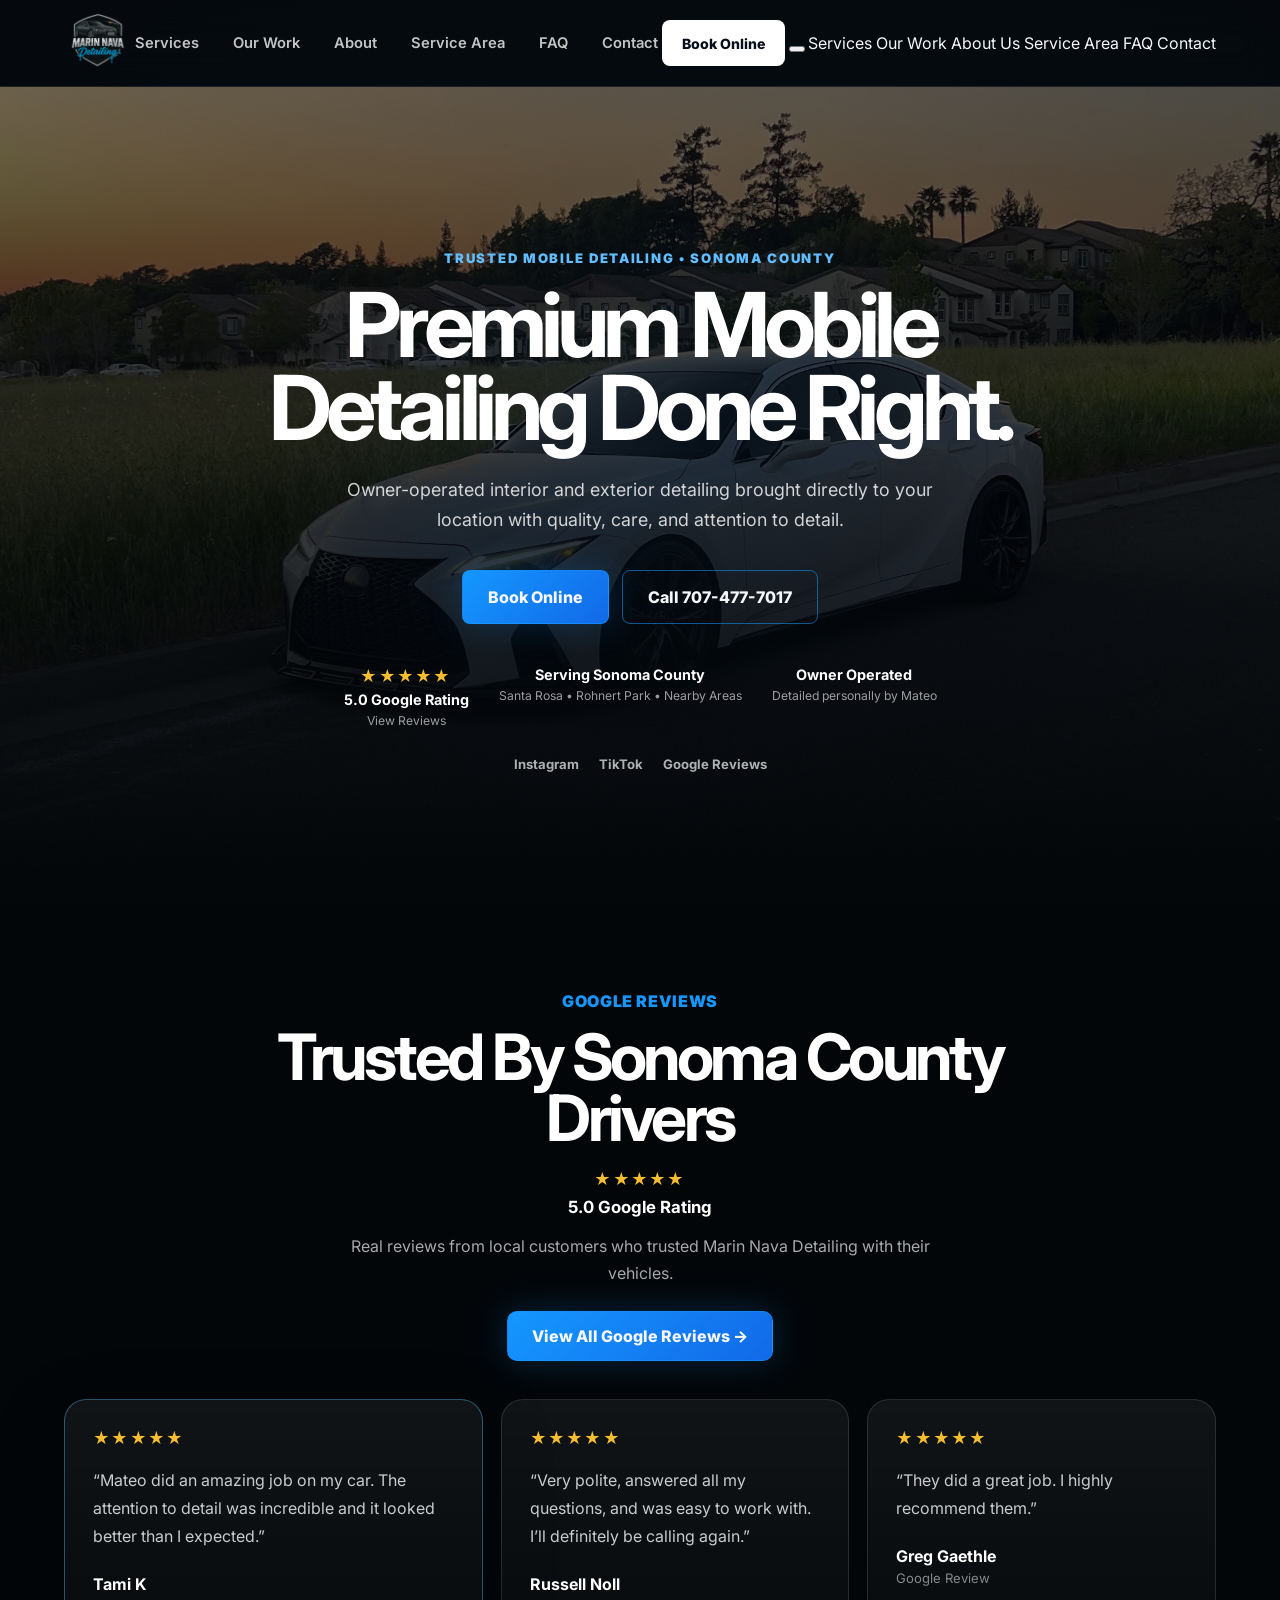
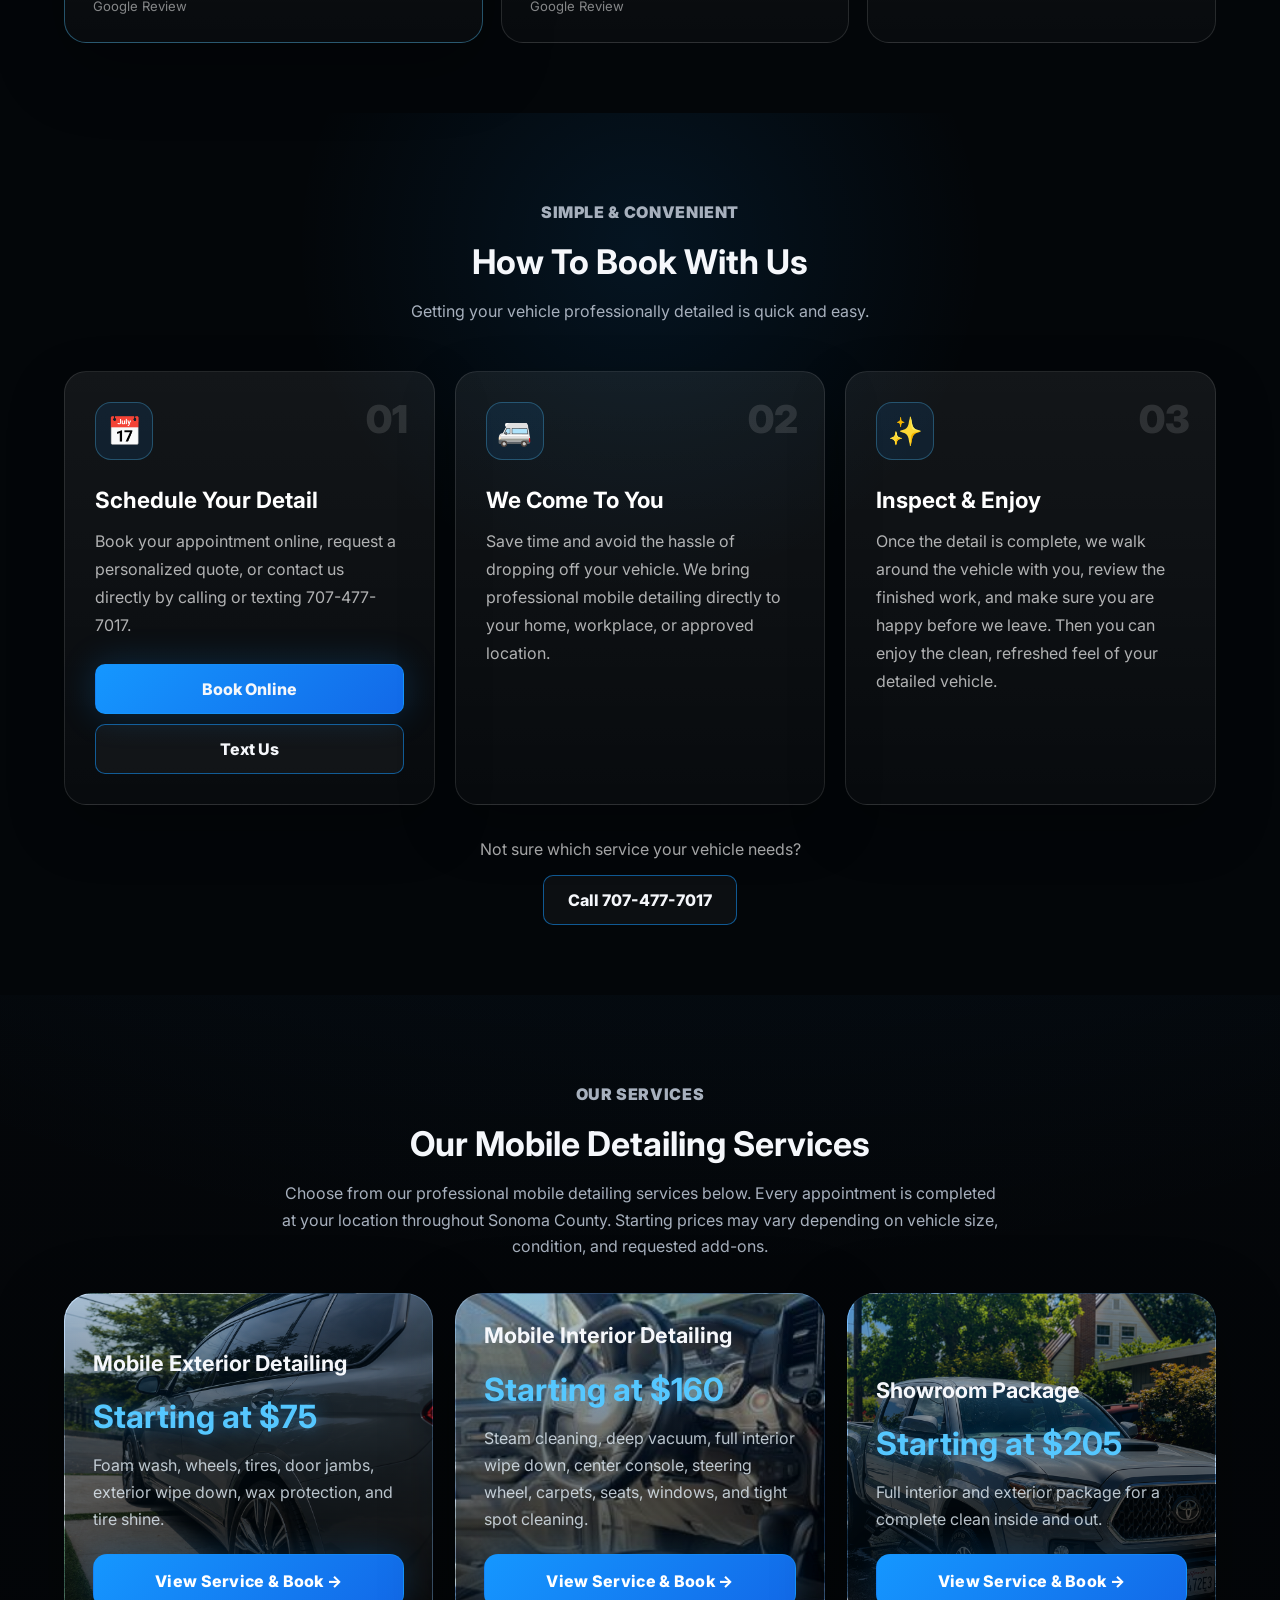
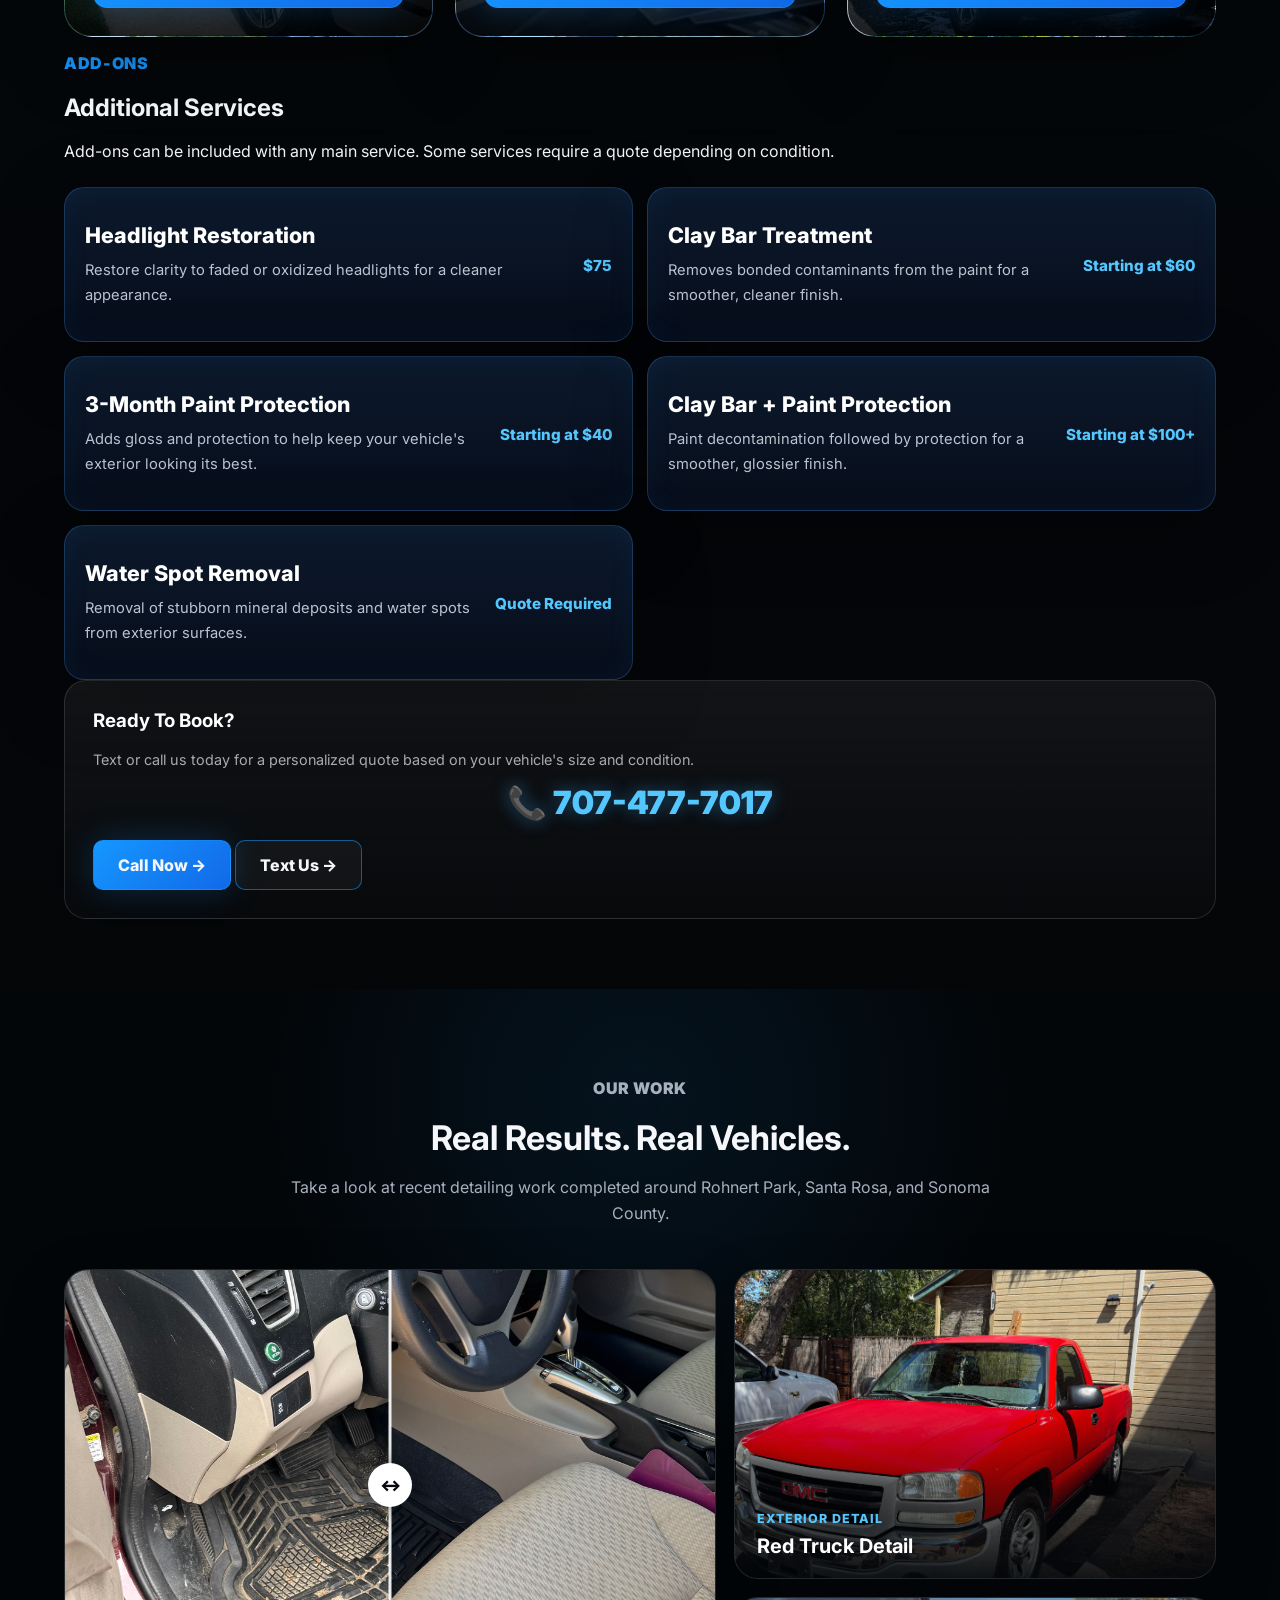
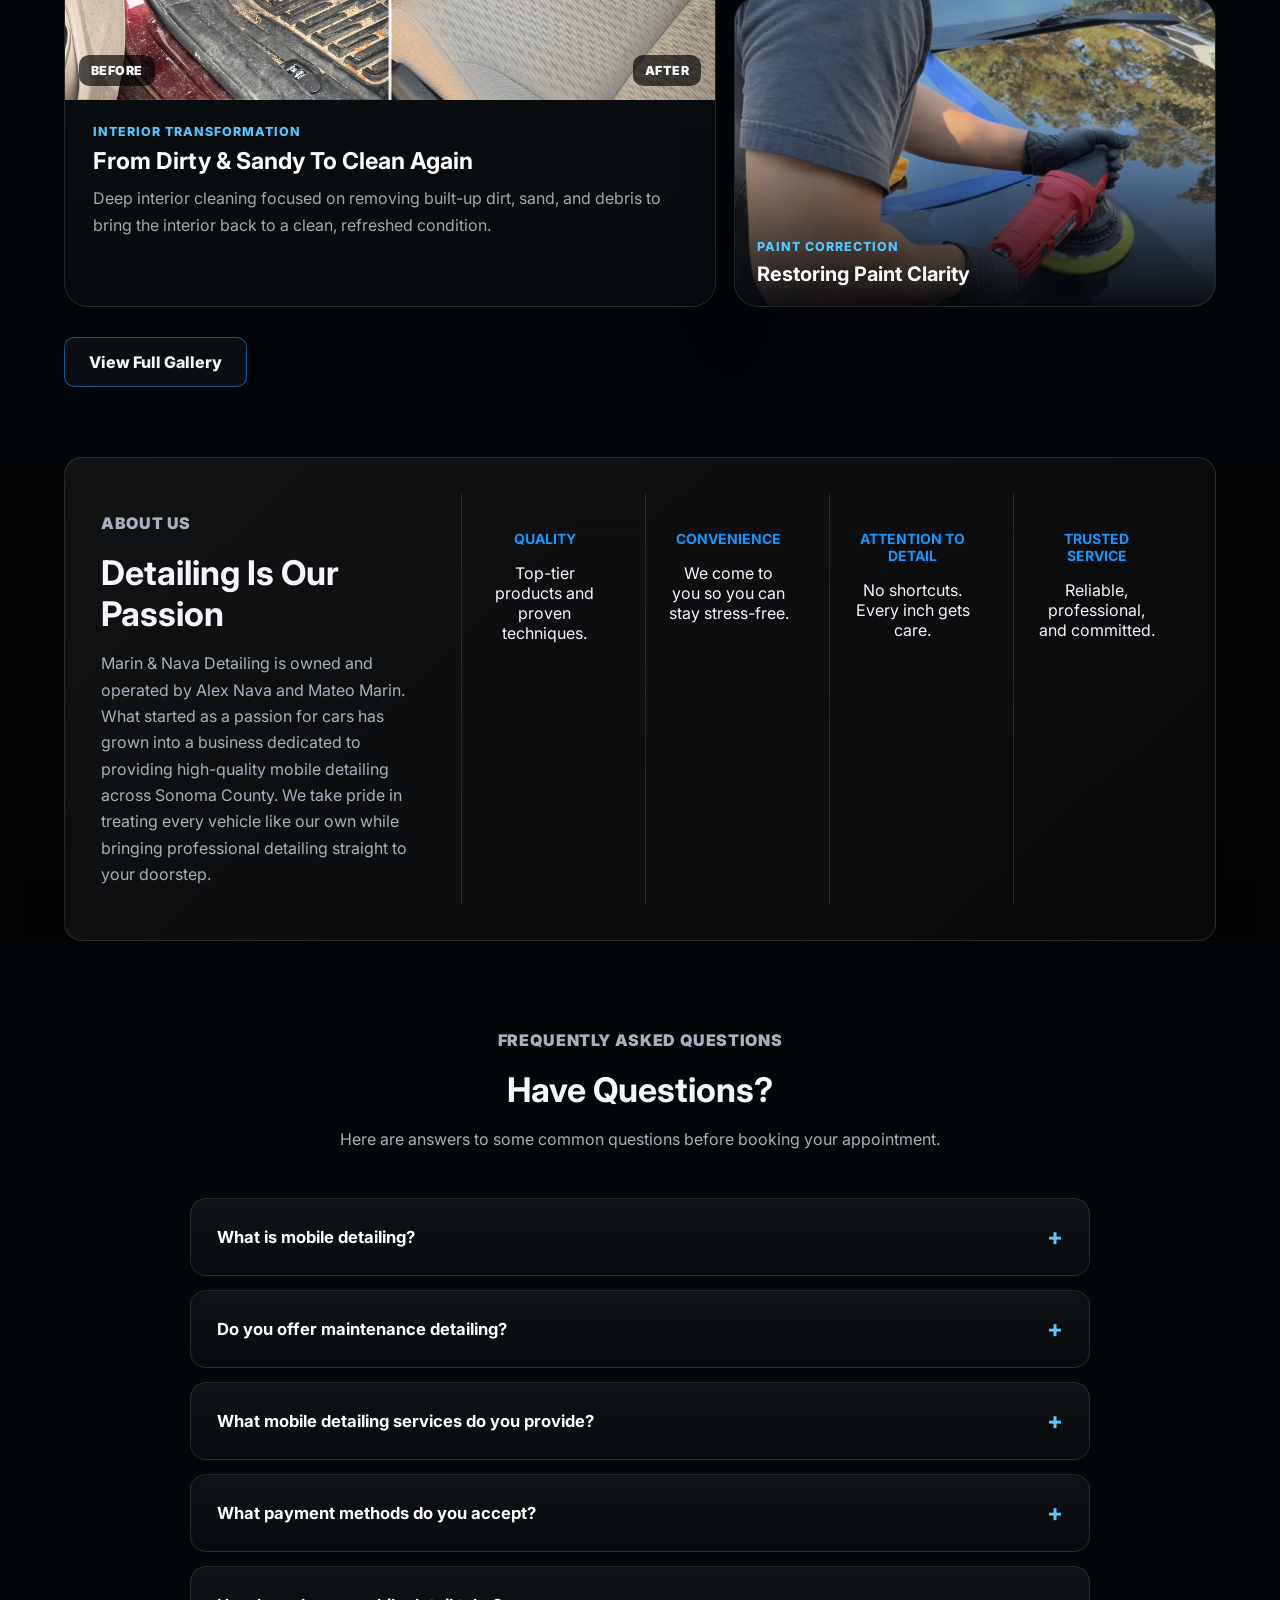
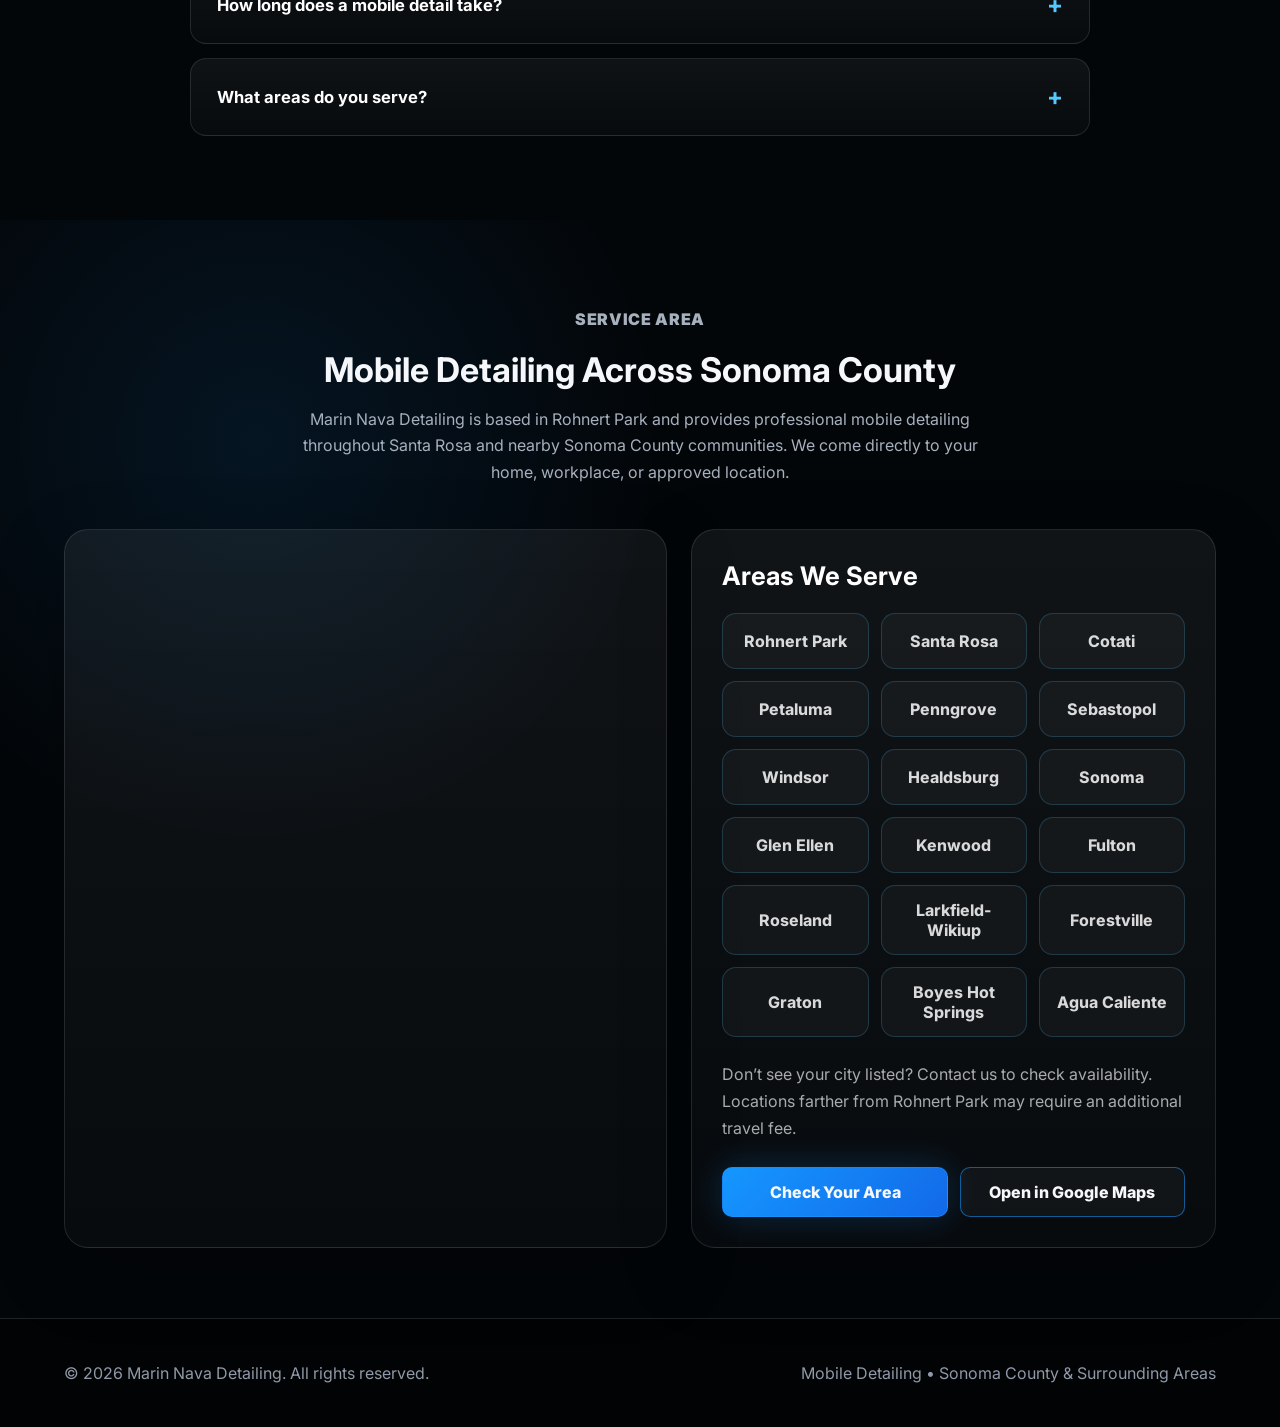
==== commit f4b05846: "Update index.html" ====
--- a/index.html
+++ b/index.html
@@ -155,19 +155,45 @@
     <img src="assets/logo.png" alt="Marin Nava Detailing logo">
   </a>
 
-  <nav class="nav" aria-label="Main navigation">
-    <a href="#services">Services</a>
-    <a href="#work">Our Work</a>
-    <a href="#about">About</a>
-    <a href="#contact">Contact</a>
-  </nav>
-
-<a class="nav-cta"
-   href="https://booking.detailermade.com/2fee29eb-fc5a-48bd-a170-e87a1362c4f3"
-   target="_blank"
-   rel="noopener noreferrer">
+<nav class="nav" aria-label="Main navigation">
+  <a href="#services">Services</a>
+  <a href="#work">Our Work</a>
+  <a href="#about">About</a>
+  <a href="#service-area">Service Area</a>
+  <a href="#faq">FAQ</a>
+  <a href="#contact">Contact</a>
+</nav>
+
+<div class="header-actions">
+  <a class="nav-cta"
+     href="https://booking.detailermade.com/2fee29eb-fc5a-48bd-a170-e87a1362c4f3"
+     target="_blank"
+     rel="noopener noreferrer">
     Book Online
-</a>
+  </a>
+
+  <button
+    class="mobile-menu-button"
+    type="button"
+    aria-label="Open navigation menu"
+    aria-expanded="false"
+    aria-controls="mobile-menu">
+    <span></span>
+    <span></span>
+    <span></span>
+  </button>
+</div>
+
+<nav id="mobile-menu" class="mobile-menu" aria-label="Mobile navigation">
+  <a href="#services">Services</a>
+  <a href="#work">Our Work</a>
+  <a href="#about">About Us</a>
+  <a href="#service-area">Service Area</a>
+  <a href="#faq">FAQ</a>
+  <a href="#contact">Contact</a>
+</nav>
+
+  
 </header>
 
 <main>
@@ -480,13 +506,13 @@
     <div class="featured-before-after">
       <div class="compare-slider">
         <img
-          src="assets/gallery/after-interior.jpg"
+          src="assets/after-interior.jpg"
           class="after-img"
           alt="Clean vehicle interior after mobile detailing in Rohnert Park"
         >
 
         <img
-          src="assets/gallery/Before_interior.jpg"
+          src="assets/Before_interior.jpg"
           class="before-img"
           alt="Dirty sandy vehicle interior before detailing"
         >
--- a/styles.css
+++ b/styles.css
@@ -1002,7 +1002,7 @@
   width: min(100%, 1240px);
   margin: 42px auto 0;
   display: grid;
-  grid-template-columns: 1.35fr 0.85fr;
+  grid-template-columns: 1.15fr 1fr;
   grid-template-rows: repeat(2, minmax(260px, 1fr));
   gap: 18px;
 }
@@ -1021,7 +1021,7 @@
 }
 
 .featured-before-after .compare-slider {
-  height: 520px;
+  height: 400px;
   min-height: 0;
   border: 0;
   border-radius: 0;
@@ -1150,3 +1150,48 @@
     min-height: 280px;
   }
 }
+/* DESKTOP-ONLY OUR WORK FIX */
+
+@media (min-width: 901px) {
+  .featured-work-grid {
+    width: min(100%, 1180px);
+    grid-template-columns: 1.15fr 0.85fr;
+    grid-template-rows: 310px 310px;
+    align-items: stretch;
+  }
+
+  .featured-before-after {
+    grid-row: 1 / 3;
+    display: flex;
+    flex-direction: column;
+    height: 638px;
+  }
+
+  .featured-before-after .compare-slider {
+    height: 430px;
+    flex-shrink: 0;
+  }
+
+  .featured-work-copy {
+    flex: 1;
+    padding: 24px 28px;
+  }
+
+  .work-showcase-card {
+    width: 100%;
+    height: 310px;
+    min-height: 0;
+  }
+
+  .work-showcase-card img {
+    width: 100%;
+    height: 100%;
+    min-height: 0;
+    object-fit: cover;
+    display: block;
+  }
+
+  .work-showcase-card:last-child img {
+    object-position: center 38%;
+  }
+}
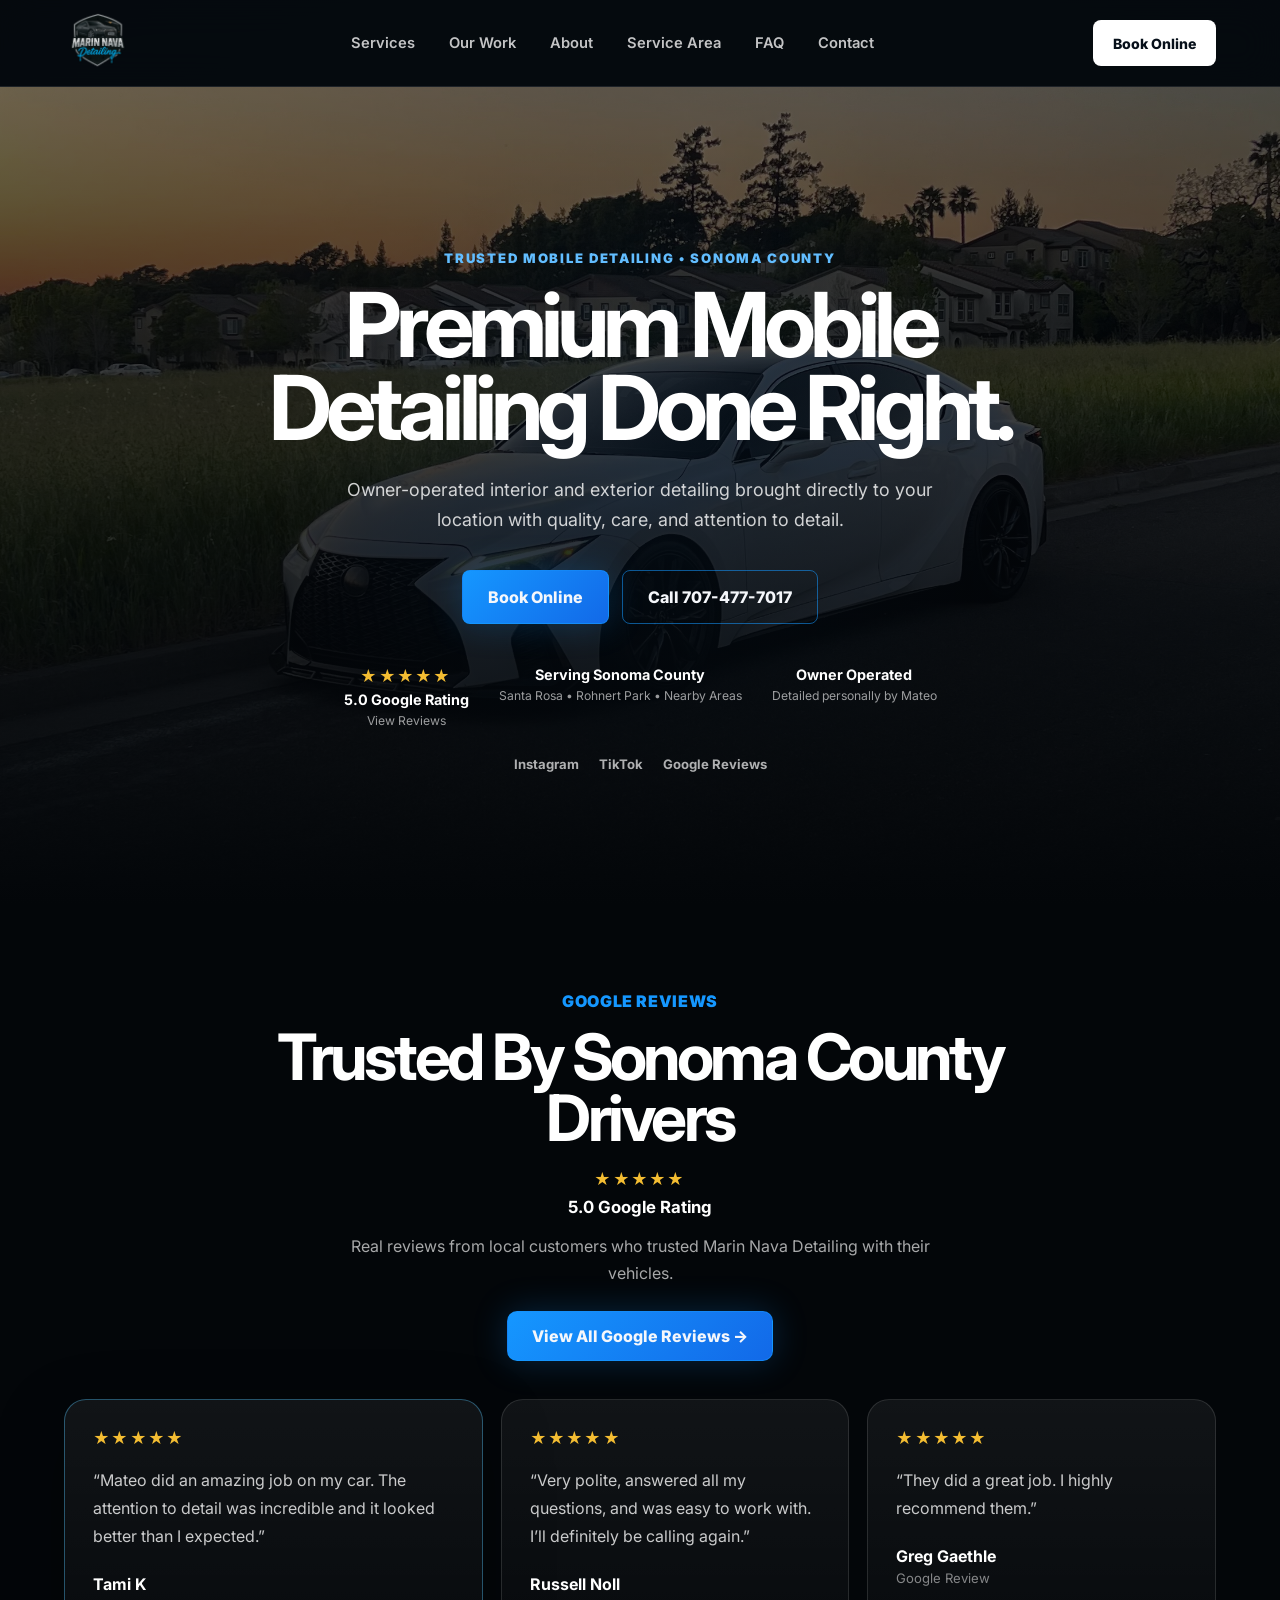
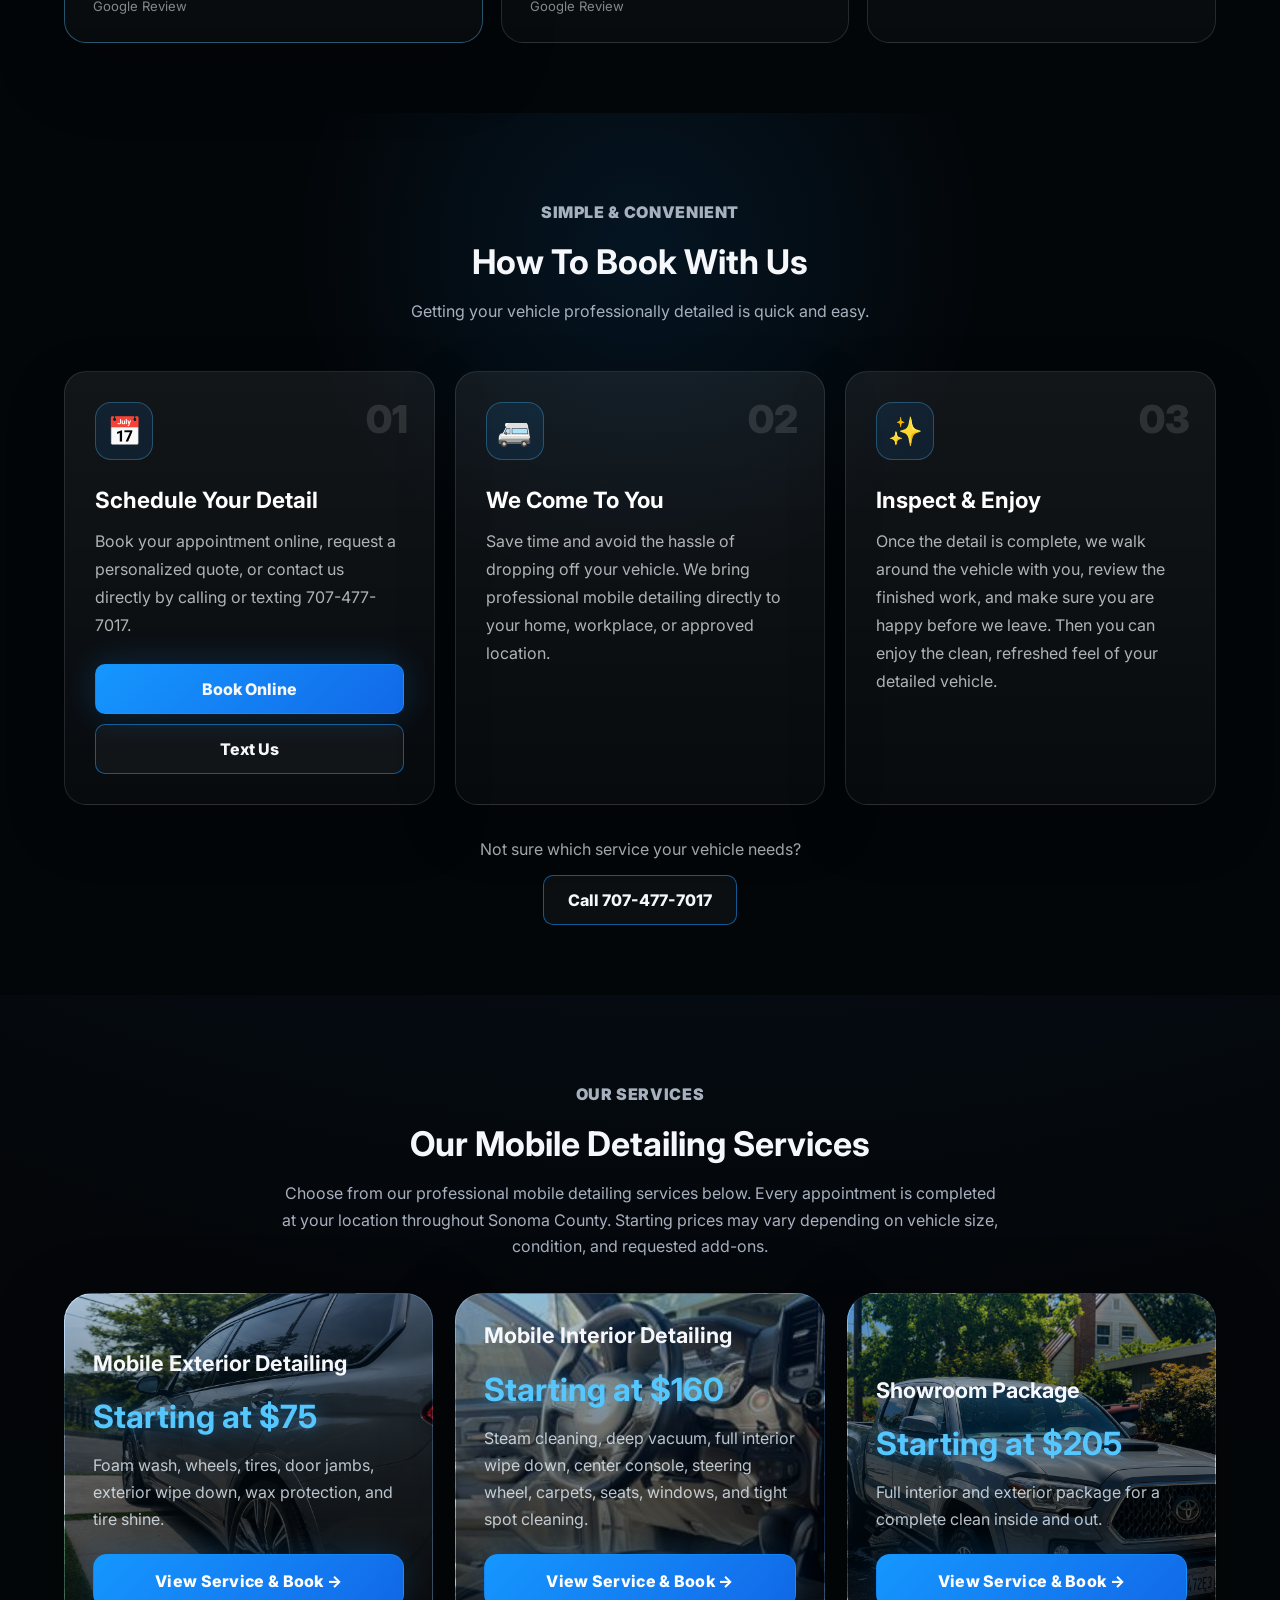
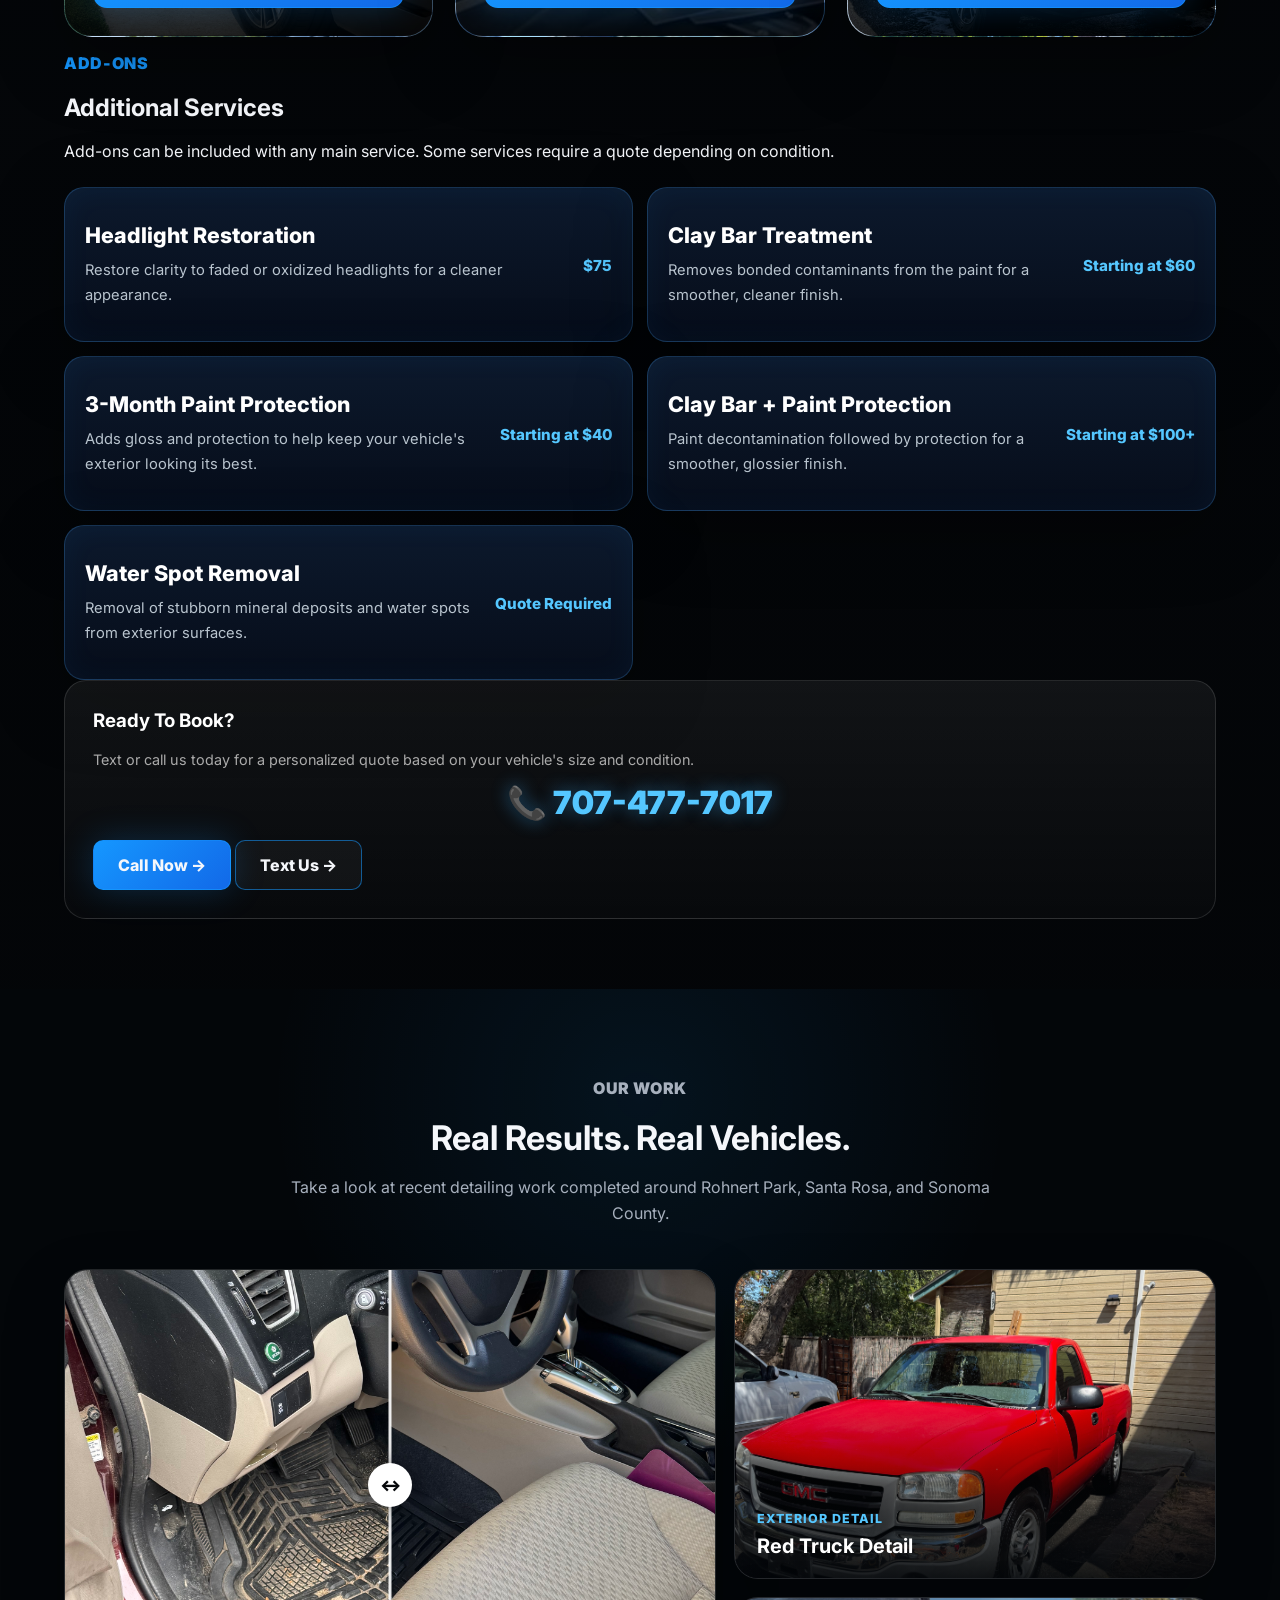
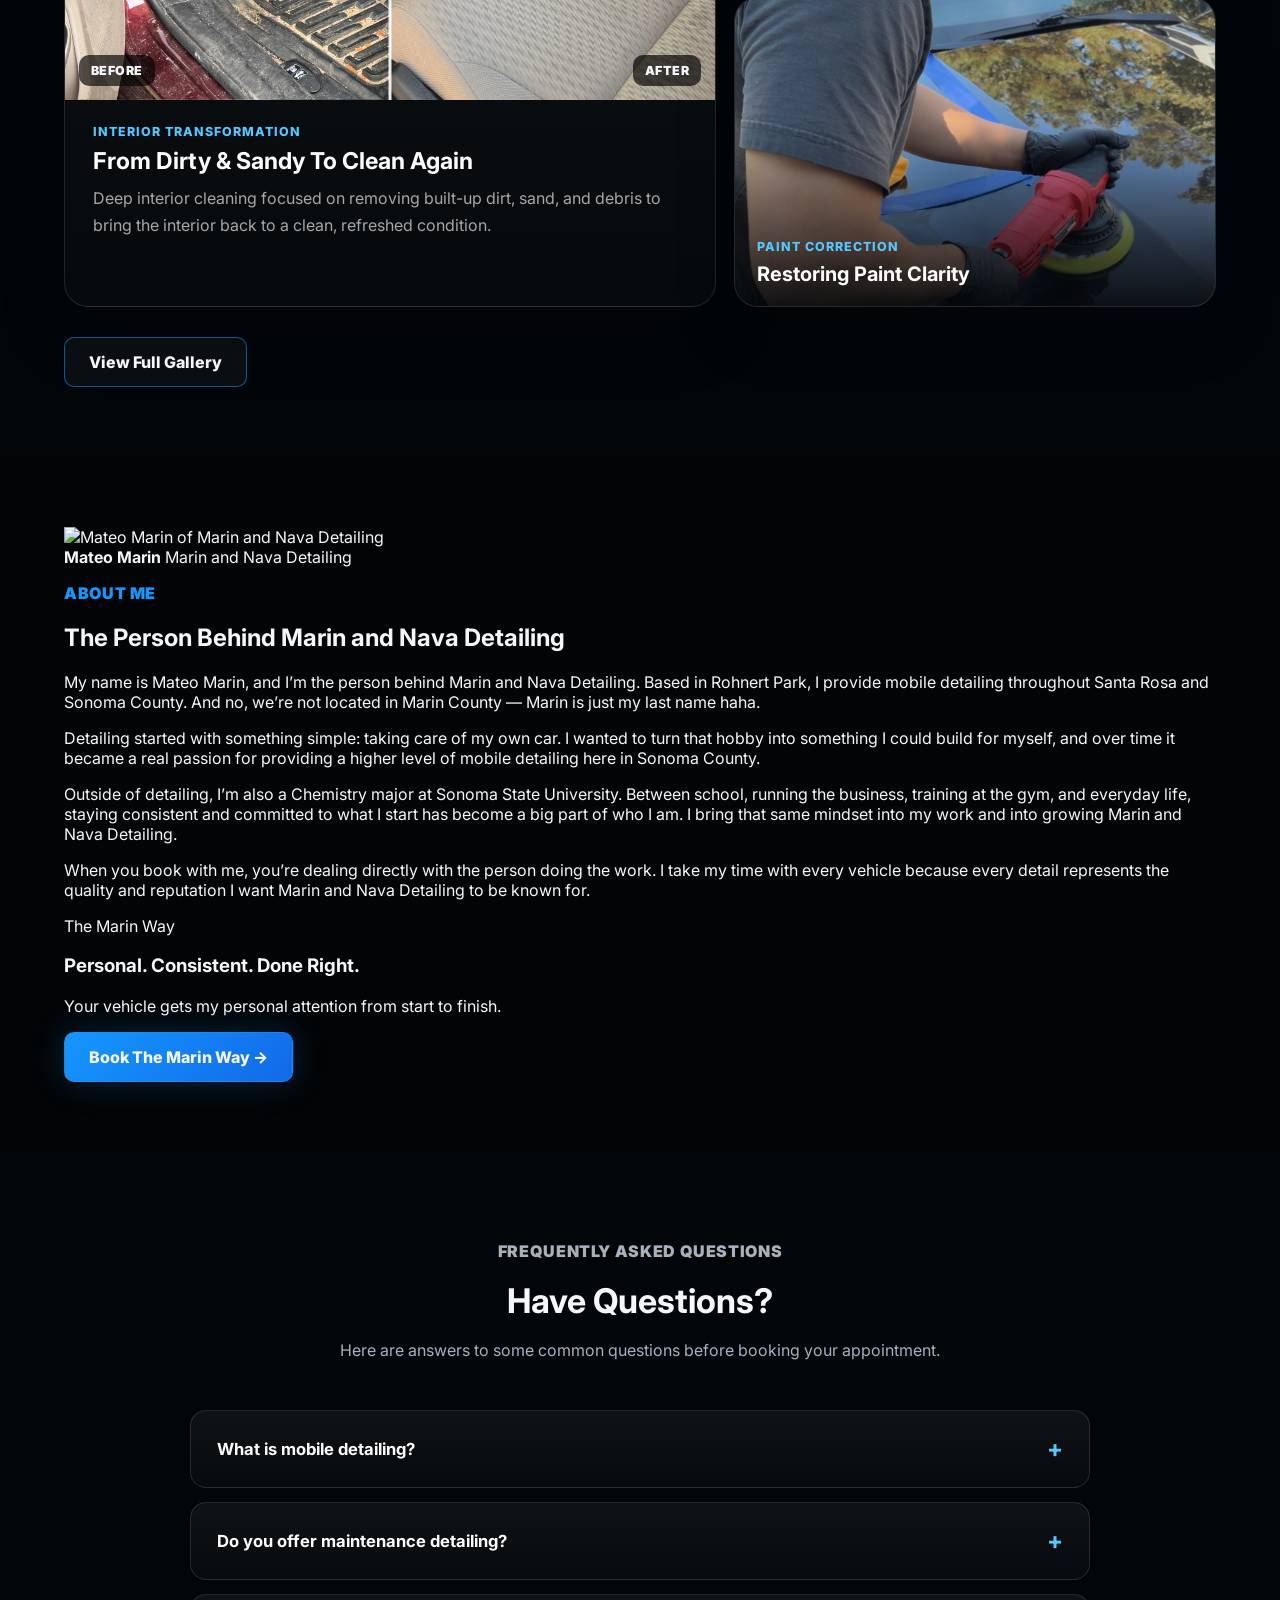
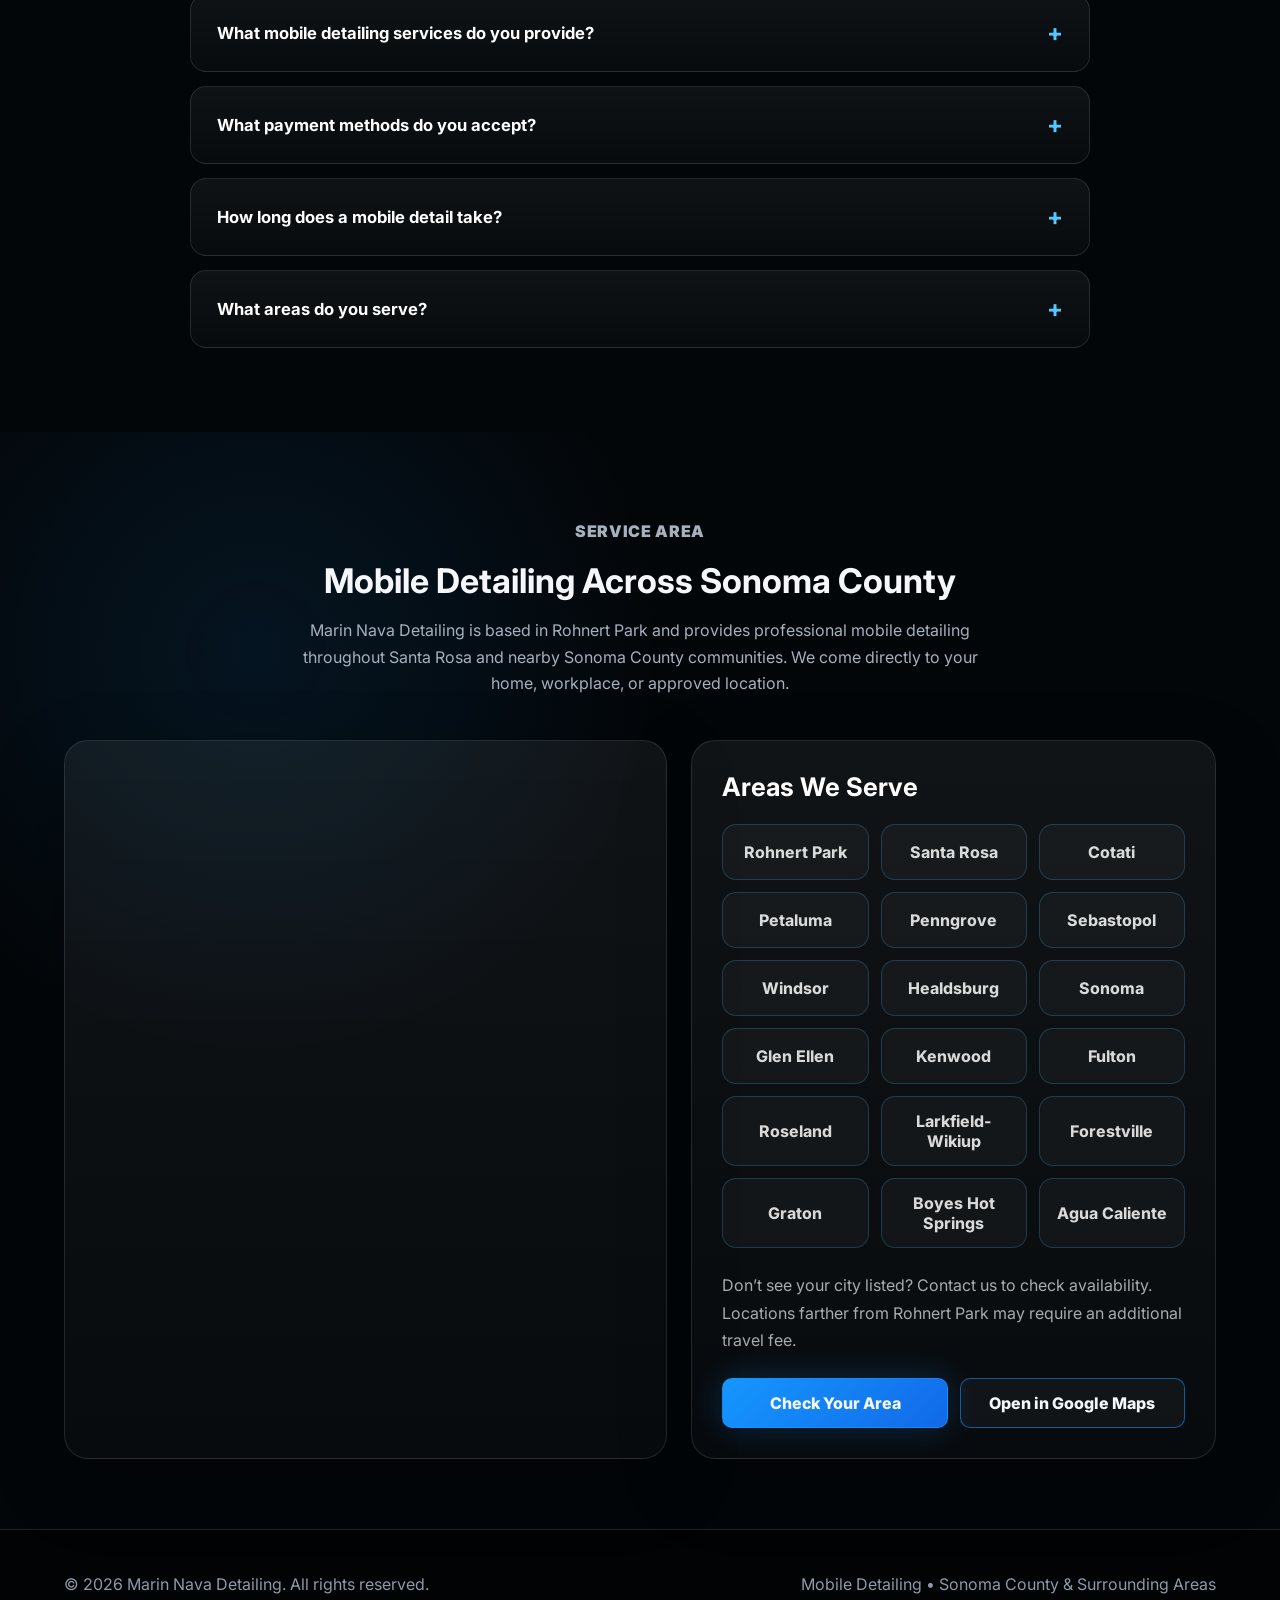
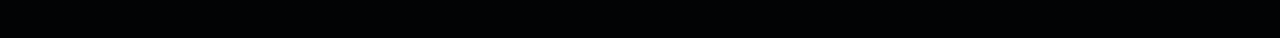
==== commit 00387c61: "Update index.html" ====
--- a/index.html
+++ b/index.html
@@ -575,42 +575,83 @@
   </a>
 
 </section>
-<section id="about" class="about-card section-pad compact">
-  <div class="about-text">
-    <p class="eyebrow">About Us</p>
-    <h2>Detailing Is Our Passion</h2>
-    <p>
-      Marin &amp; Nava Detailing is owned and operated by Alex Nava and Mateo Marin.
-      What started as a passion for cars has grown into a business dedicated to
-      providing high-quality mobile detailing across Sonoma County. We take pride
-      in treating every vehicle like our own while bringing professional detailing
-      straight to your doorstep.
-    </p>
-  </div>
-
-  <div class="value-grid">
-    <div>
-      <h3>Quality</h3>
-      <p>Top-tier products and proven techniques.</p>
-    </div>
-
-    <div>
-      <h3>Convenience</h3>
-      <p>We come to you so you can stay stress-free.</p>
-    </div>
-
-    <div>
-      <h3>Attention To Detail</h3>
-      <p>No shortcuts. Every inch gets care.</p>
-    </div>
-
-    <div>
-      <h3>Trusted Service</h3>
-      <p>Reliable, professional, and committed.</p>
-    </div>
-  </div>
+<!-- ABOUT ME SECTION -->
+<section id="about" class="about-me-section section-pad">
+
+  <div class="about-me-layout">
+
+    <div class="about-me-photo">
+      <img
+        src="assets/about.me.photo.PNG"
+        alt="Mateo Marin of Marin and Nava Detailing"
+        loading="lazy"
+      >
+
+      <div class="about-photo-tag">
+        <strong>Mateo Marin</strong>
+        <span>Marin and Nava Detailing</span>
+      </div>
+    </div>
+
+    <div class="about-me-content">
+
+      <p class="eyebrow">About Me</p>
+
+      <h2>The Person Behind Marin and Nava Detailing</h2>
+
+      <p>
+        My name is Mateo Marin, and I’m the person behind Marin and Nava Detailing.
+        Based in Rohnert Park, I provide mobile detailing throughout Santa Rosa and
+        Sonoma County. And no, we’re not located in Marin County — Marin is just my
+        last name haha.
+      </p>
+
+      <p>
+        Detailing started with something simple: taking care of my own car. I wanted
+        to turn that hobby into something I could build for myself, and over time it
+        became a real passion for providing a higher level of mobile detailing here
+        in Sonoma County.
+      </p>
+
+      <p>
+        Outside of detailing, I’m also a Chemistry major at Sonoma State University.
+        Between school, running the business, training at the gym, and everyday life,
+        staying consistent and committed to what I start has become a big part of who
+        I am. I bring that same mindset into my work and into growing Marin and Nava
+        Detailing.
+      </p>
+
+      <p>
+        When you book with me, you’re dealing directly with the person doing the work.
+        I take my time with every vehicle because every detail represents the quality
+        and reputation I want Marin and Nava Detailing to be known for.
+      </p>
+
+      <div class="marin-way-card">
+
+        <div class="marin-way-copy">
+          <span>The Marin Way</span>
+          <h3>Personal. Consistent. Done Right.</h3>
+          <p>
+            Your vehicle gets my personal attention from start to finish.
+          </p>
+        </div>
+
+        <a
+          class="btn primary marin-way-button"
+          href="https://booking.detailermade.com/2fee29eb-fc5a-48bd-a170-e87a1362c4f3"
+          target="_blank"
+          rel="noopener noreferrer">
+          Book The Marin Way →
+        </a>
+
+      </div>
+
+    </div>
+
+  </div>
+
 </section>
-  
 <!-- FAQ SECTION -->
 <section id="faq" class="faq-section section-pad">
 
--- a/styles.css
+++ b/styles.css
@@ -1195,3 +1195,125 @@
     object-position: center 38%;
   }
 }
+/* =========================================================
+   MOBILE HAMBURGER MENU
+   ========================================================= */
+
+.header-actions {
+  display: flex;
+  align-items: center;
+  gap: 12px;
+}
+
+.mobile-menu-button {
+  display: none;
+  width: 46px;
+  height: 46px;
+  padding: 0;
+  border: 1px solid rgba(255, 255, 255, 0.14);
+  border-radius: 10px;
+  background: rgba(255, 255, 255, 0.05);
+  cursor: pointer;
+  align-items: center;
+  justify-content: center;
+  flex-direction: column;
+  gap: 5px;
+}
+
+.mobile-menu-button span {
+  display: block;
+  width: 21px;
+  height: 2px;
+  border-radius: 10px;
+  background: #fff;
+  transition: transform .25s ease, opacity .25s ease;
+}
+
+.mobile-menu {
+  display: none;
+}
+
+/* Turn hamburger into X when open */
+.mobile-menu-button.active span:nth-child(1) {
+  transform: translateY(7px) rotate(45deg);
+}
+
+.mobile-menu-button.active span:nth-child(2) {
+  opacity: 0;
+}
+
+.mobile-menu-button.active span:nth-child(3) {
+  transform: translateY(-7px) rotate(-45deg);
+}
+
+@media (max-width: 700px) {
+
+  .site-header {
+    position: sticky;
+  }
+
+  .header-actions {
+    margin-left: auto;
+  }
+
+  .mobile-menu-button {
+    display: flex;
+  }
+
+  .mobile-menu {
+    position: absolute;
+    top: 100%;
+    left: 0;
+    right: 0;
+    z-index: 99;
+
+    display: flex;
+    flex-direction: column;
+
+    padding: 10px 18px 18px;
+
+    background: rgba(3, 6, 9, 0.97);
+    border-top: 1px solid rgba(255, 255, 255, 0.08);
+    border-bottom: 1px solid rgba(255, 255, 255, 0.12);
+    backdrop-filter: blur(18px);
+
+    opacity: 0;
+    visibility: hidden;
+    transform: translateY(-10px);
+    pointer-events: none;
+
+    transition:
+      opacity .22s ease,
+      transform .22s ease,
+      visibility .22s ease;
+  }
+
+  .mobile-menu.open {
+    opacity: 1;
+    visibility: visible;
+    transform: translateY(0);
+    pointer-events: auto;
+  }
+
+  .mobile-menu a {
+    display: flex;
+    align-items: center;
+    min-height: 54px;
+
+    padding: 0 4px;
+
+    color: rgba(255, 255, 255, 0.86);
+    font-size: .95rem;
+    font-weight: 700;
+
+    border-bottom: 1px solid rgba(255, 255, 255, 0.08);
+  }
+
+  .mobile-menu a:last-child {
+    border-bottom: 0;
+  }
+
+  .mobile-menu a:active {
+    color: #55c7ff;
+  }
+}
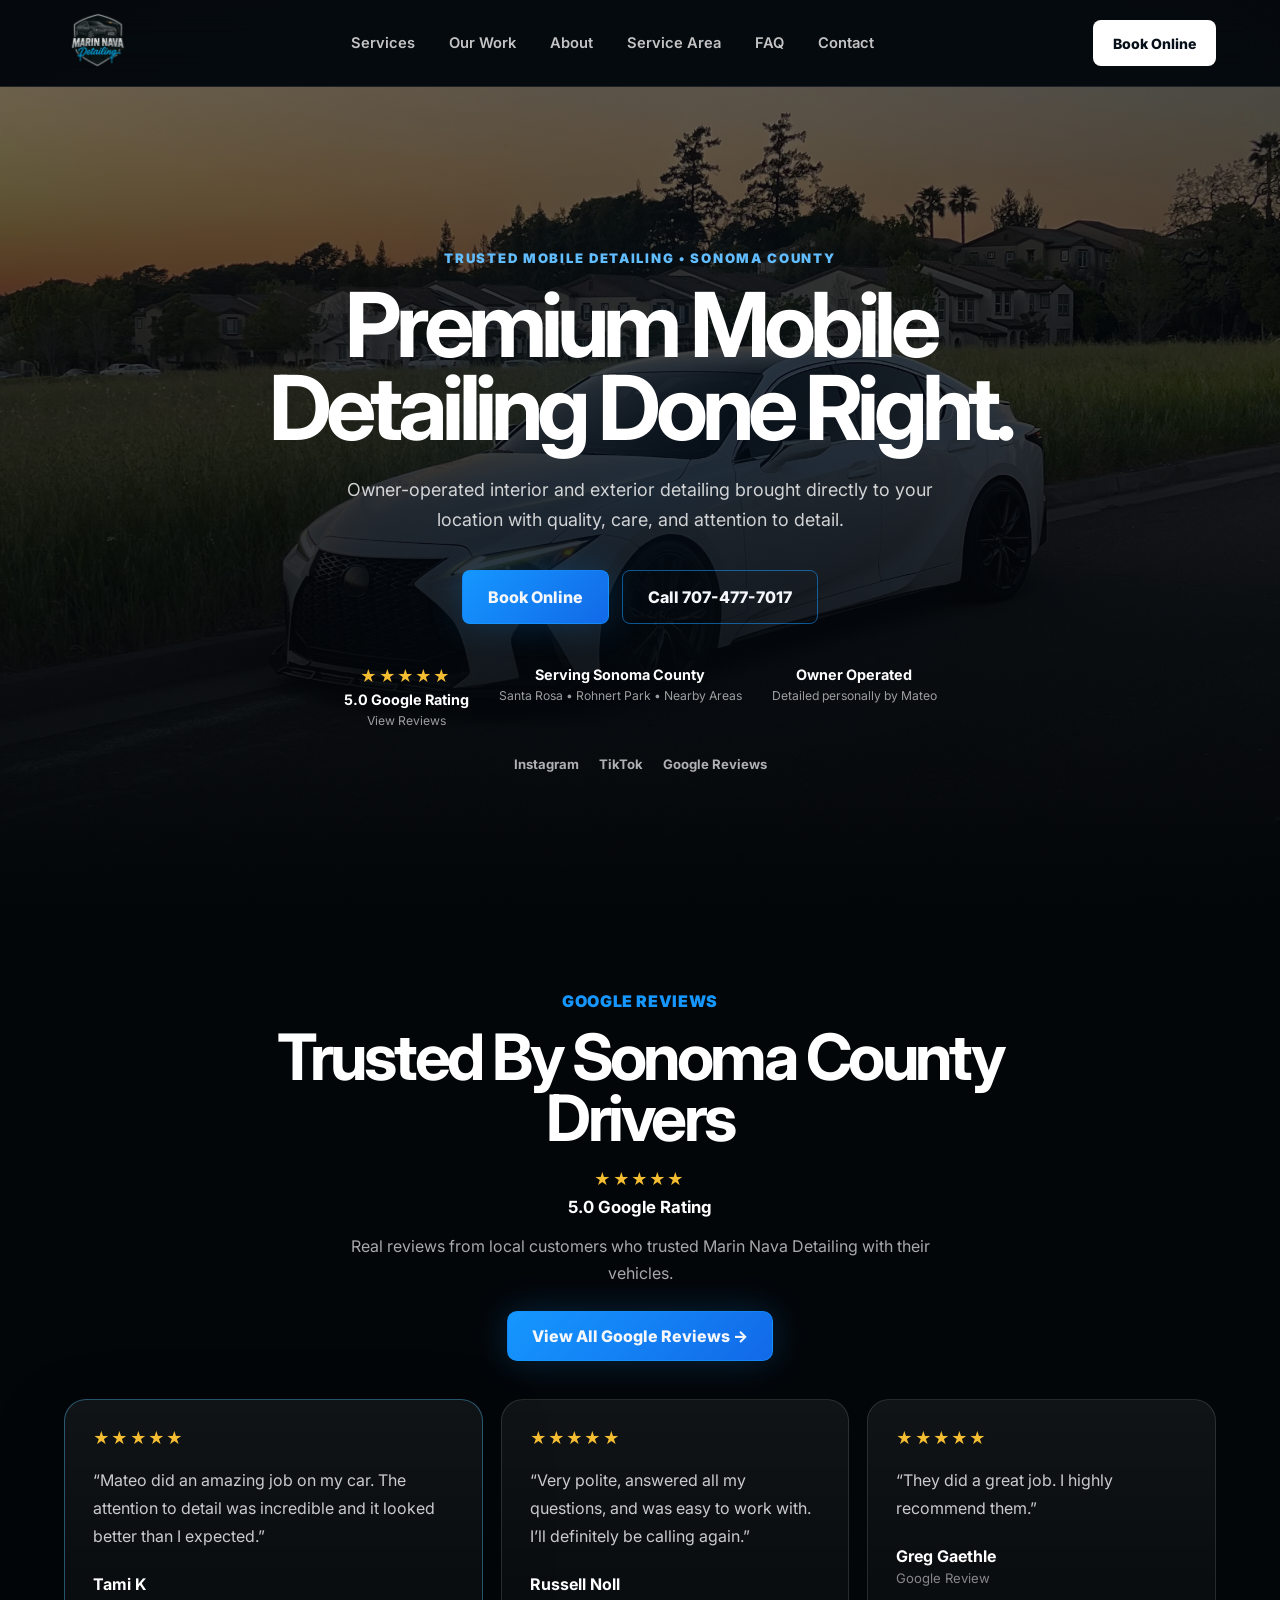
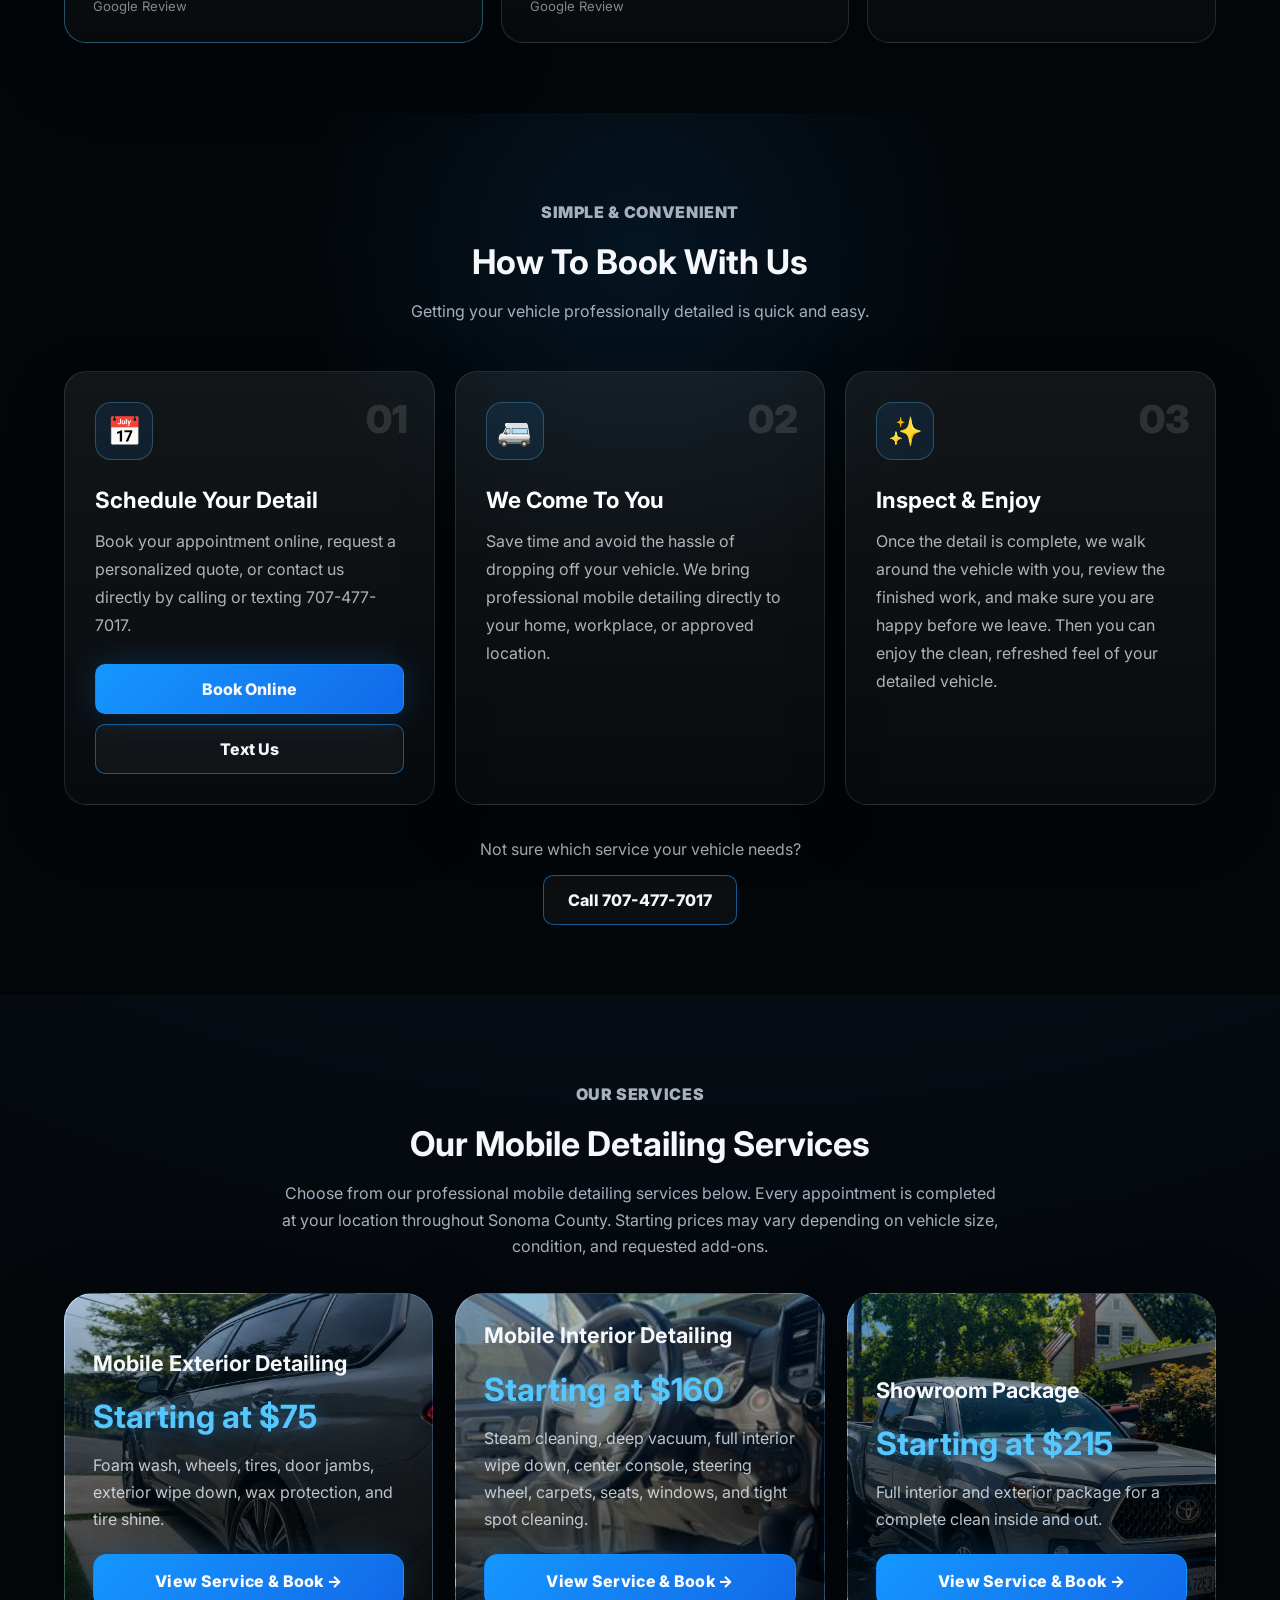
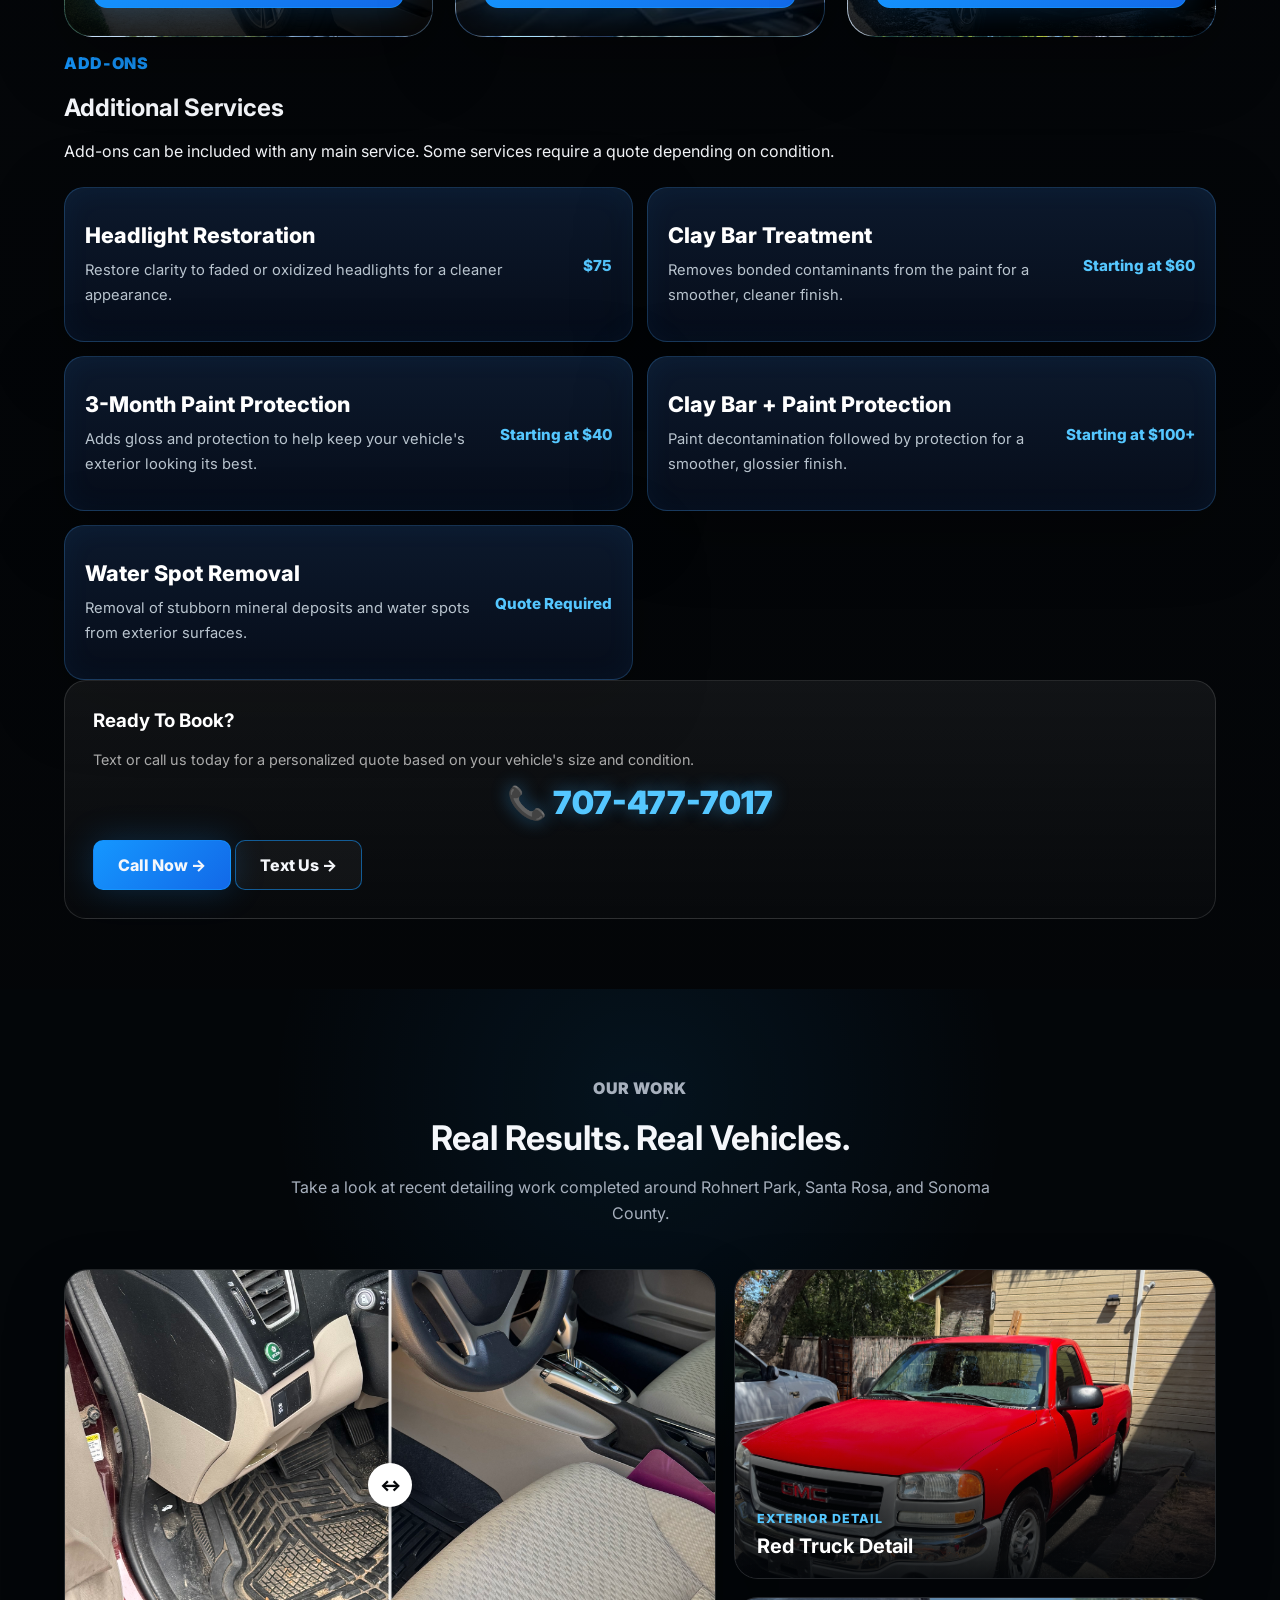
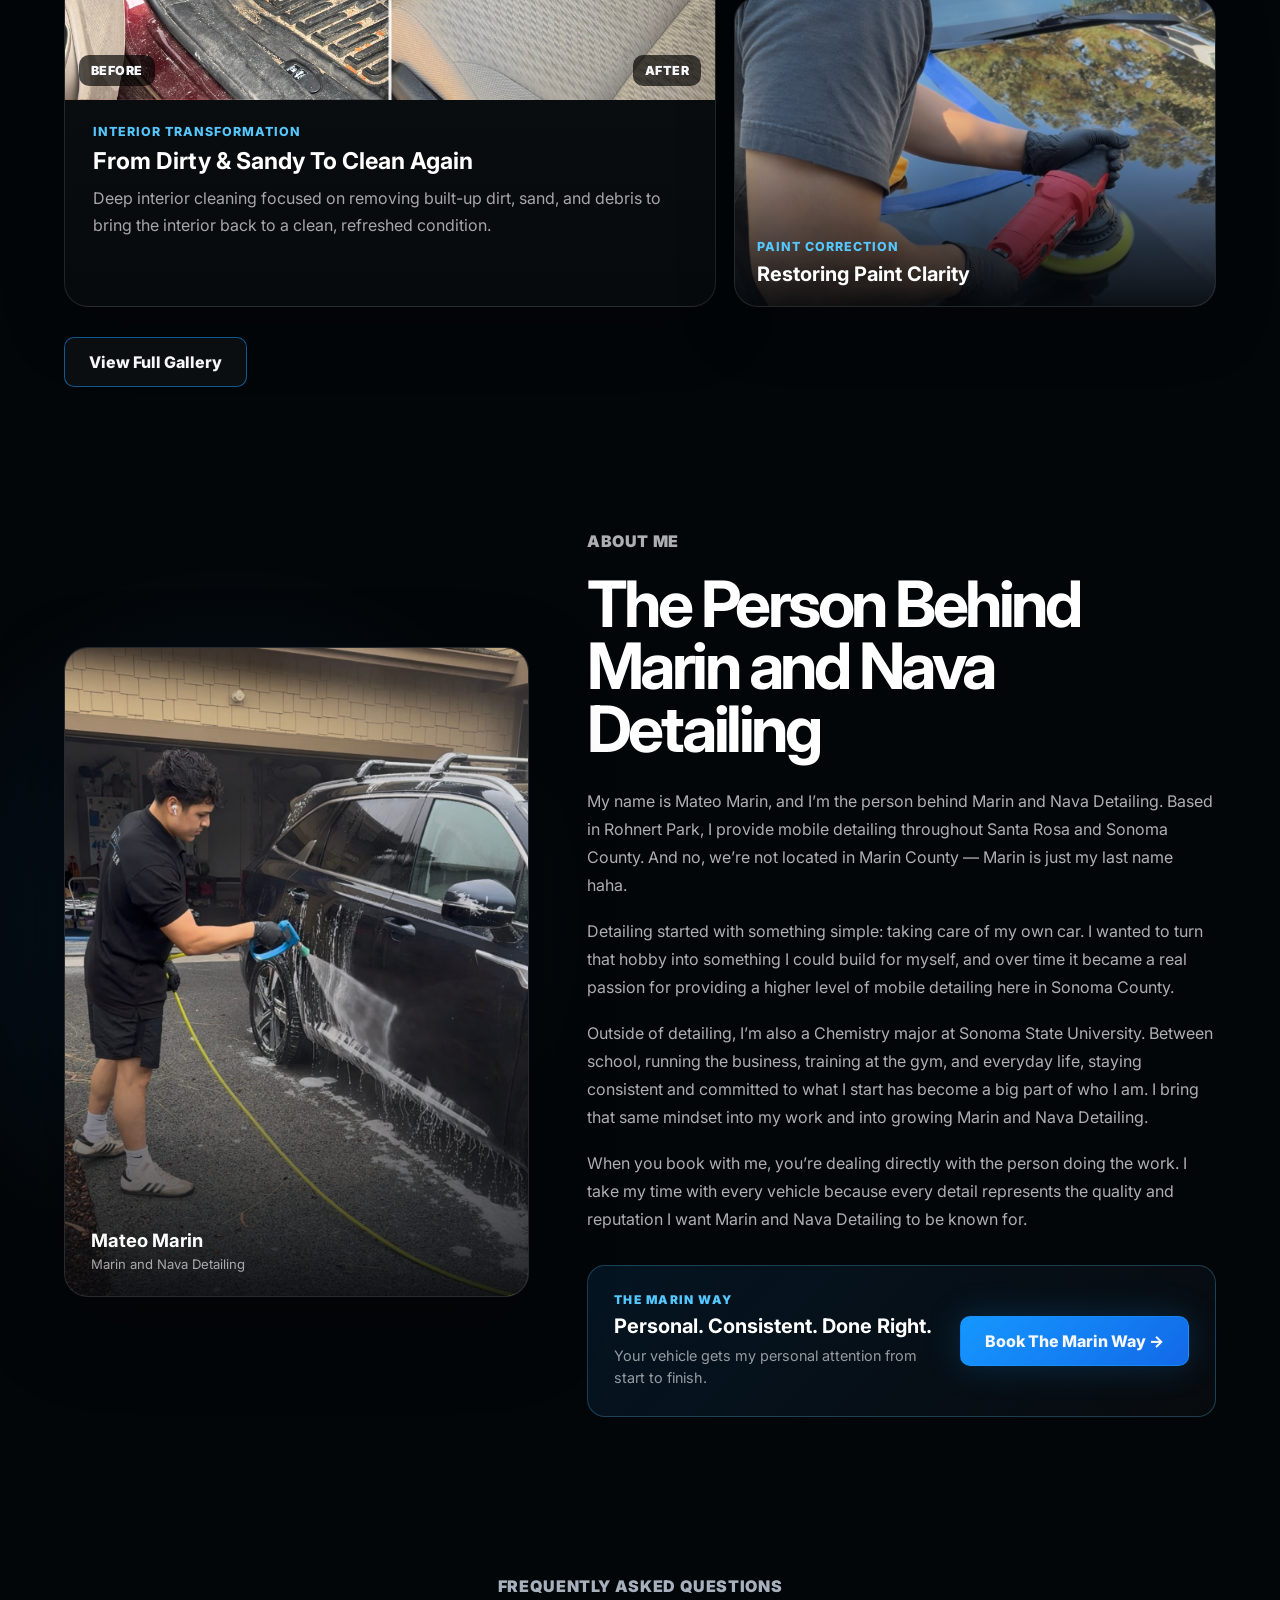
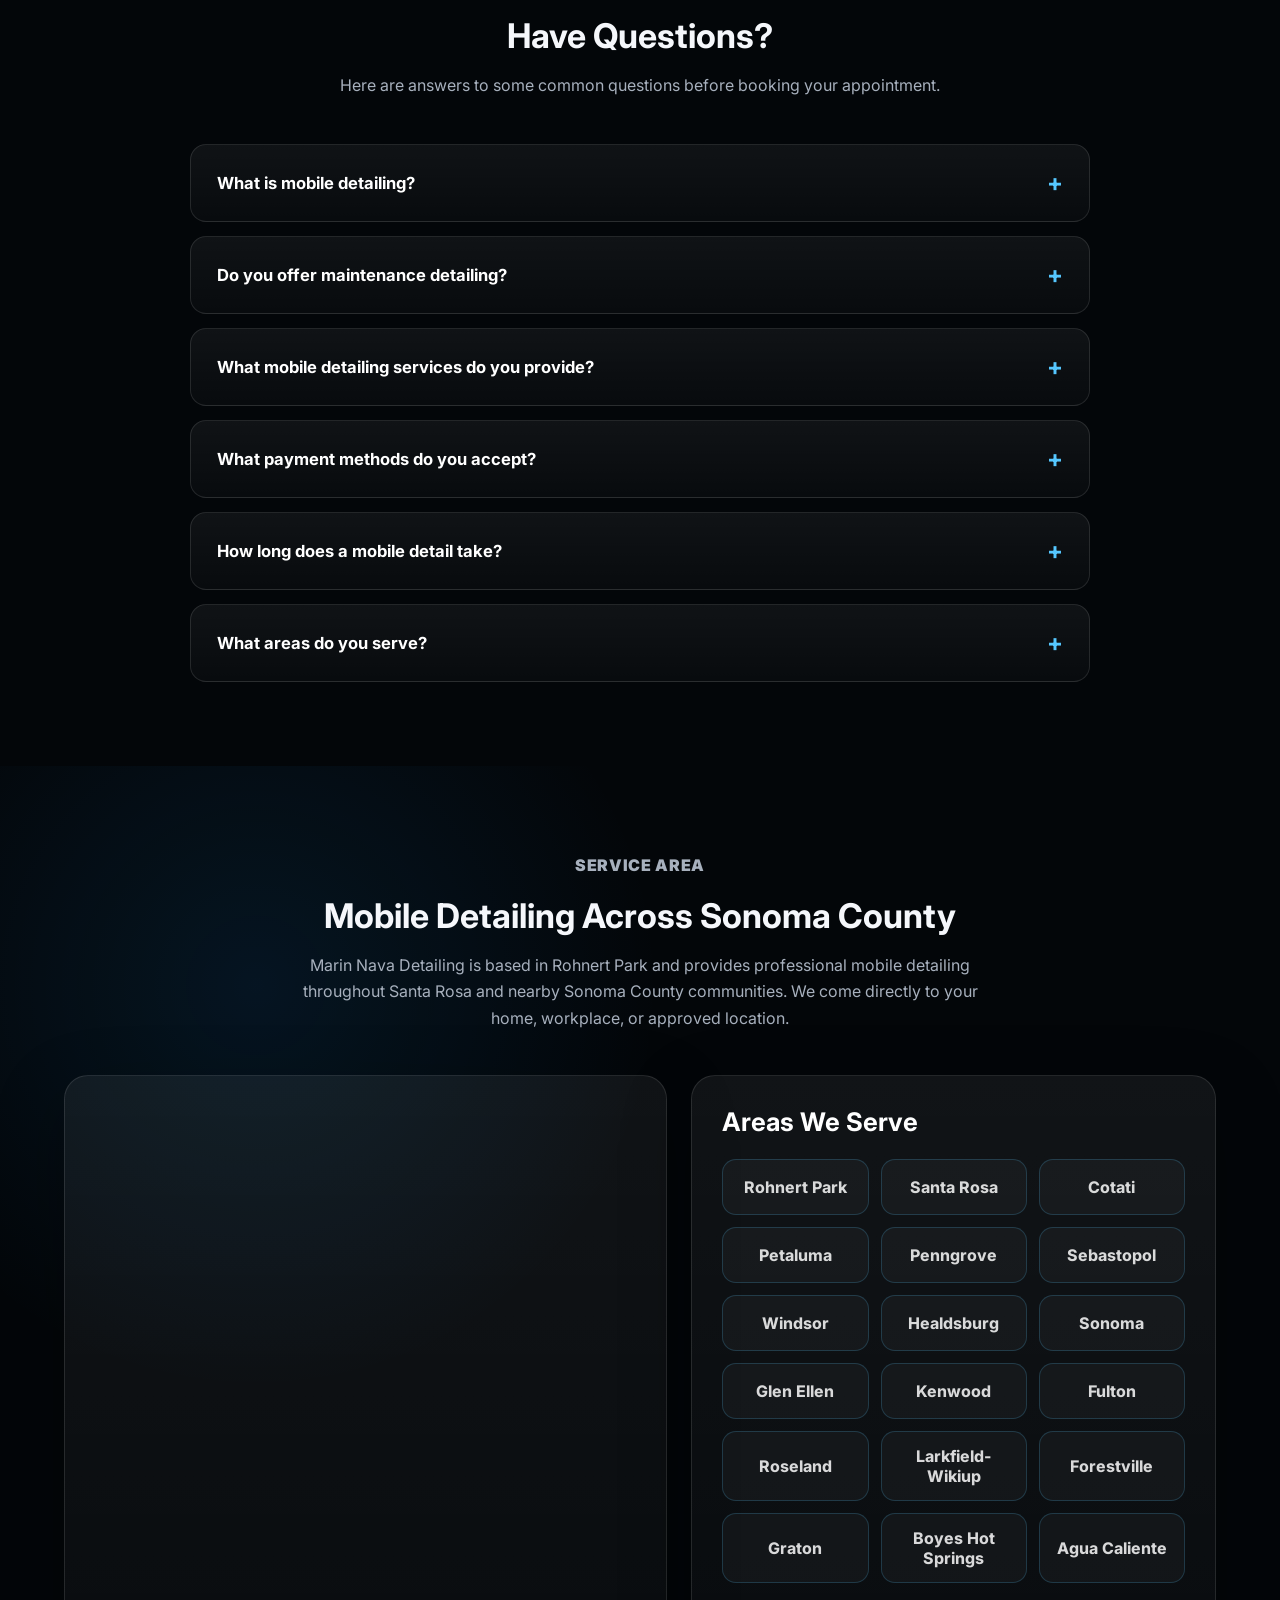
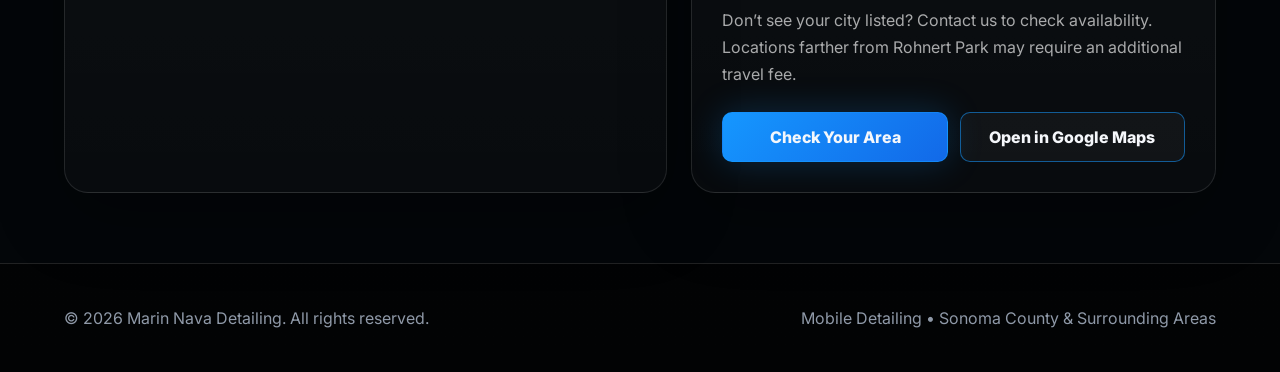
==== commit b0ce5a0d: "Update index.html" ====
--- a/index.html
+++ b/index.html
@@ -410,7 +410,7 @@
     <div class="service-card-overlay"></div>
     <div class="service-card-content">
       <h3>Showroom Package</h3>
-      <strong>Starting at $205</strong>
+      <strong>Starting at $215</strong>
       <p>Full interior and exterior package for a complete clean inside and out.</p>
 
       <a class="btn primary service-book-btn"
--- a/styles.css
+++ b/styles.css
@@ -1317,3 +1317,166 @@
     color: #55c7ff;
   }
 }
+/* =========================================================
+   ABOUT ME / THE MARIN WAY
+   ========================================================= */
+
+.about-me-section {
+  background:
+    radial-gradient(circle at 18% 45%, rgba(21,151,255,.1), transparent 30%),
+    #030609;
+}
+
+.about-me-layout {
+  width: min(100%, 1180px);
+  margin: 0 auto;
+  display: grid;
+  grid-template-columns: .85fr 1.15fr;
+  gap: 58px;
+  align-items: center;
+}
+
+.about-me-photo {
+  position: relative;
+  min-height: 650px;
+  overflow: hidden;
+  border: 1px solid rgba(255,255,255,.12);
+  border-radius: 24px;
+  background: #090d12;
+  box-shadow: 0 30px 80px rgba(0,0,0,.35);
+}
+
+.about-me-photo img {
+  position: absolute;
+  inset: 0;
+  width: 100%;
+  height: 100%;
+  object-fit: cover;
+  object-position: center;
+}
+
+.about-me-photo::after {
+  content: "";
+  position: absolute;
+  inset: 0;
+  background: linear-gradient(
+    180deg,
+    transparent 55%,
+    rgba(3,6,9,.88) 100%
+  );
+}
+
+.about-photo-tag {
+  position: absolute;
+  left: 26px;
+  right: 26px;
+  bottom: 24px;
+  z-index: 2;
+  display: flex;
+  flex-direction: column;
+  gap: 5px;
+}
+
+.about-photo-tag strong {
+  color: #fff;
+  font-size: 1.15rem;
+}
+
+.about-photo-tag span {
+  color: rgba(255,255,255,.62);
+  font-size: .82rem;
+}
+
+.about-me-content h2 {
+  max-width: 650px;
+  margin: 8px 0 26px;
+  color: #fff;
+  font-size: clamp(2.5rem, 5vw, 4.6rem);
+  line-height: .98;
+  letter-spacing: -.055em;
+}
+
+.about-me-content > p {
+  margin: 0 0 18px;
+  color: rgba(255,255,255,.68);
+  line-height: 1.75;
+}
+
+.marin-way-card {
+  margin-top: 32px;
+  padding: 26px;
+  display: grid;
+  grid-template-columns: 1fr auto;
+  gap: 26px;
+  align-items: center;
+
+  border: 1px solid rgba(85,199,255,.26);
+  border-radius: 18px;
+
+  background:
+    linear-gradient(
+      135deg,
+      rgba(21,151,255,.10),
+      rgba(255,255,255,.025)
+    );
+}
+
+.marin-way-copy > span {
+  display: block;
+  margin-bottom: 7px;
+  color: #55c7ff;
+  font-size: .75rem;
+  font-weight: 900;
+  letter-spacing: .12em;
+  text-transform: uppercase;
+}
+
+.marin-way-copy h3 {
+  margin: 0 0 7px;
+  color: #fff;
+  font-size: 1.25rem;
+}
+
+.marin-way-copy p {
+  margin: 0;
+  color: rgba(255,255,255,.58);
+  font-size: .9rem;
+  line-height: 1.55;
+}
+
+.marin-way-button {
+  white-space: nowrap;
+}
+
+/* Tablet / Phone */
+
+@media (max-width: 900px) {
+  .about-me-layout {
+    grid-template-columns: 1fr;
+    gap: 36px;
+  }
+
+  .about-me-photo {
+    min-height: 560px;
+  }
+}
+
+@media (max-width: 600px) {
+  .about-me-photo {
+    min-height: 460px;
+    border-radius: 18px;
+  }
+
+  .about-me-content h2 {
+    font-size: 2.65rem;
+  }
+
+  .marin-way-card {
+    grid-template-columns: 1fr;
+    padding: 22px;
+  }
+
+  .marin-way-button {
+    width: 100%;
+  }
+}
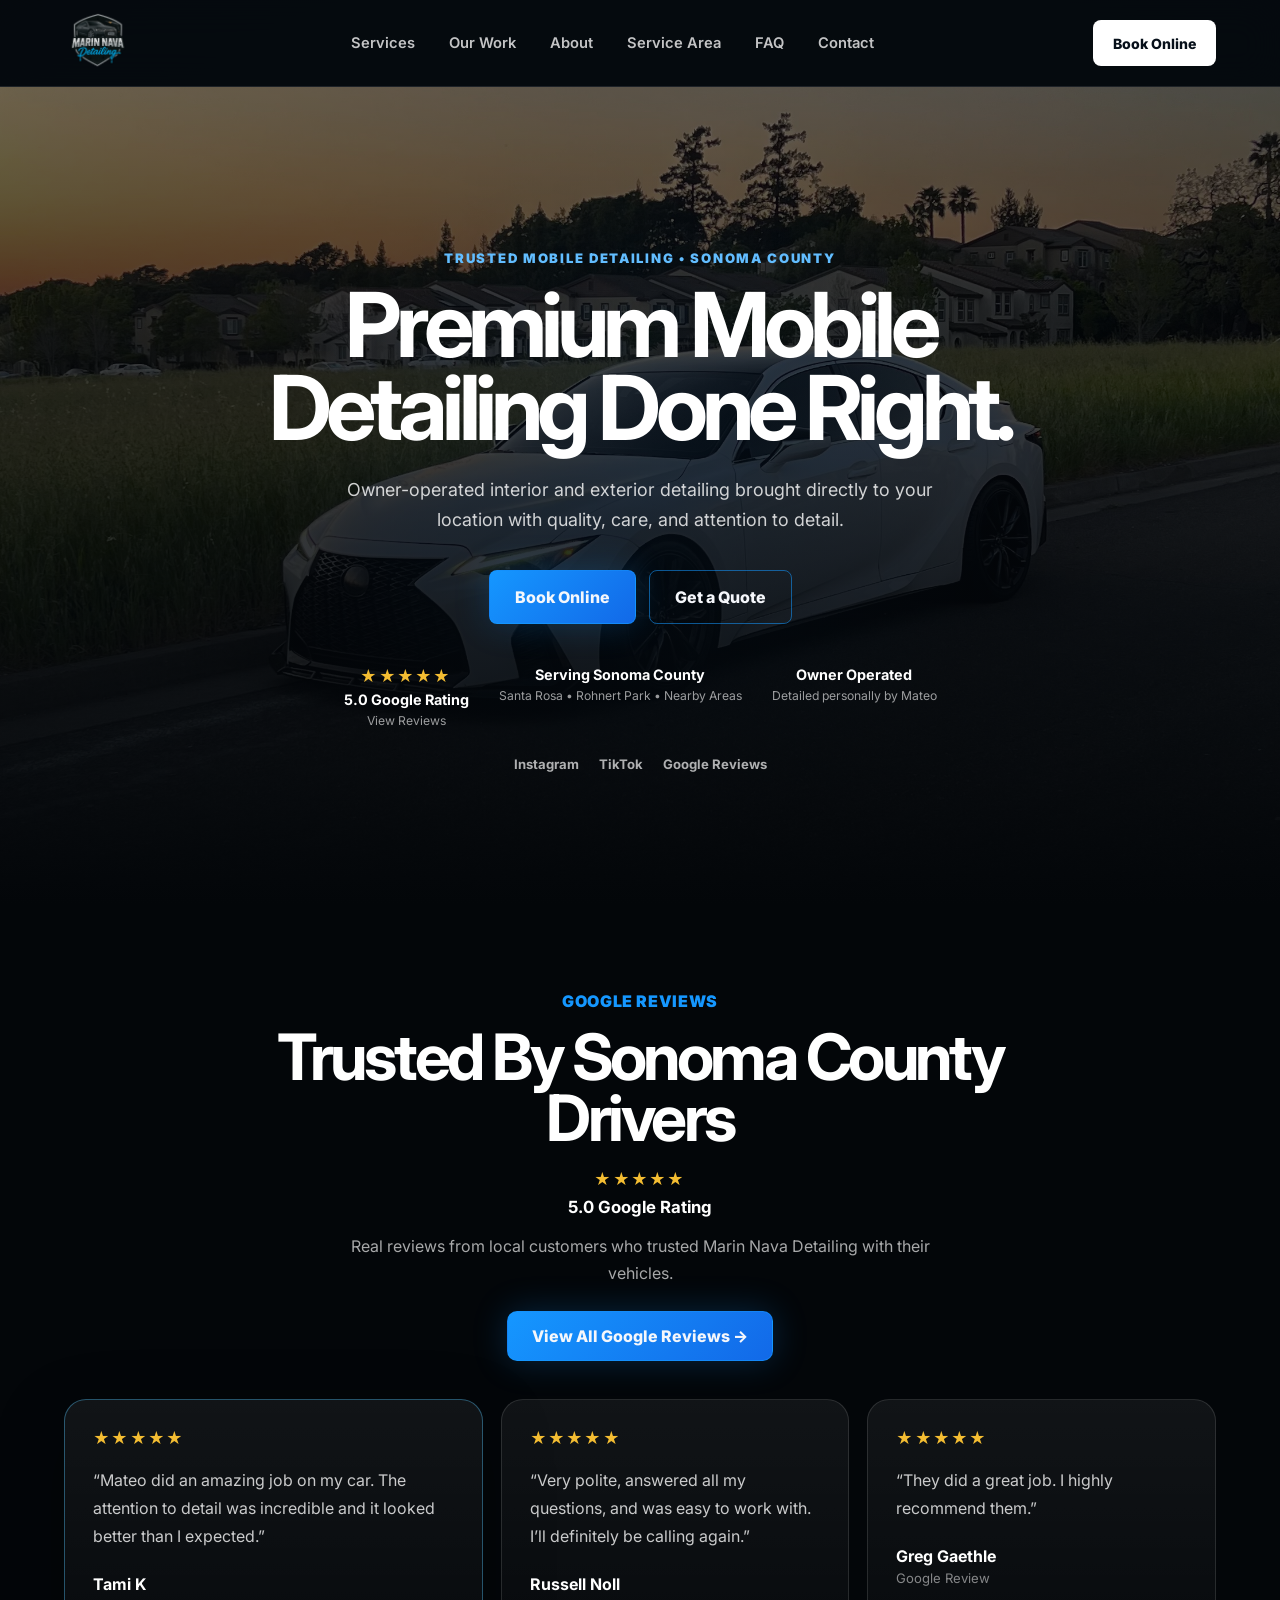
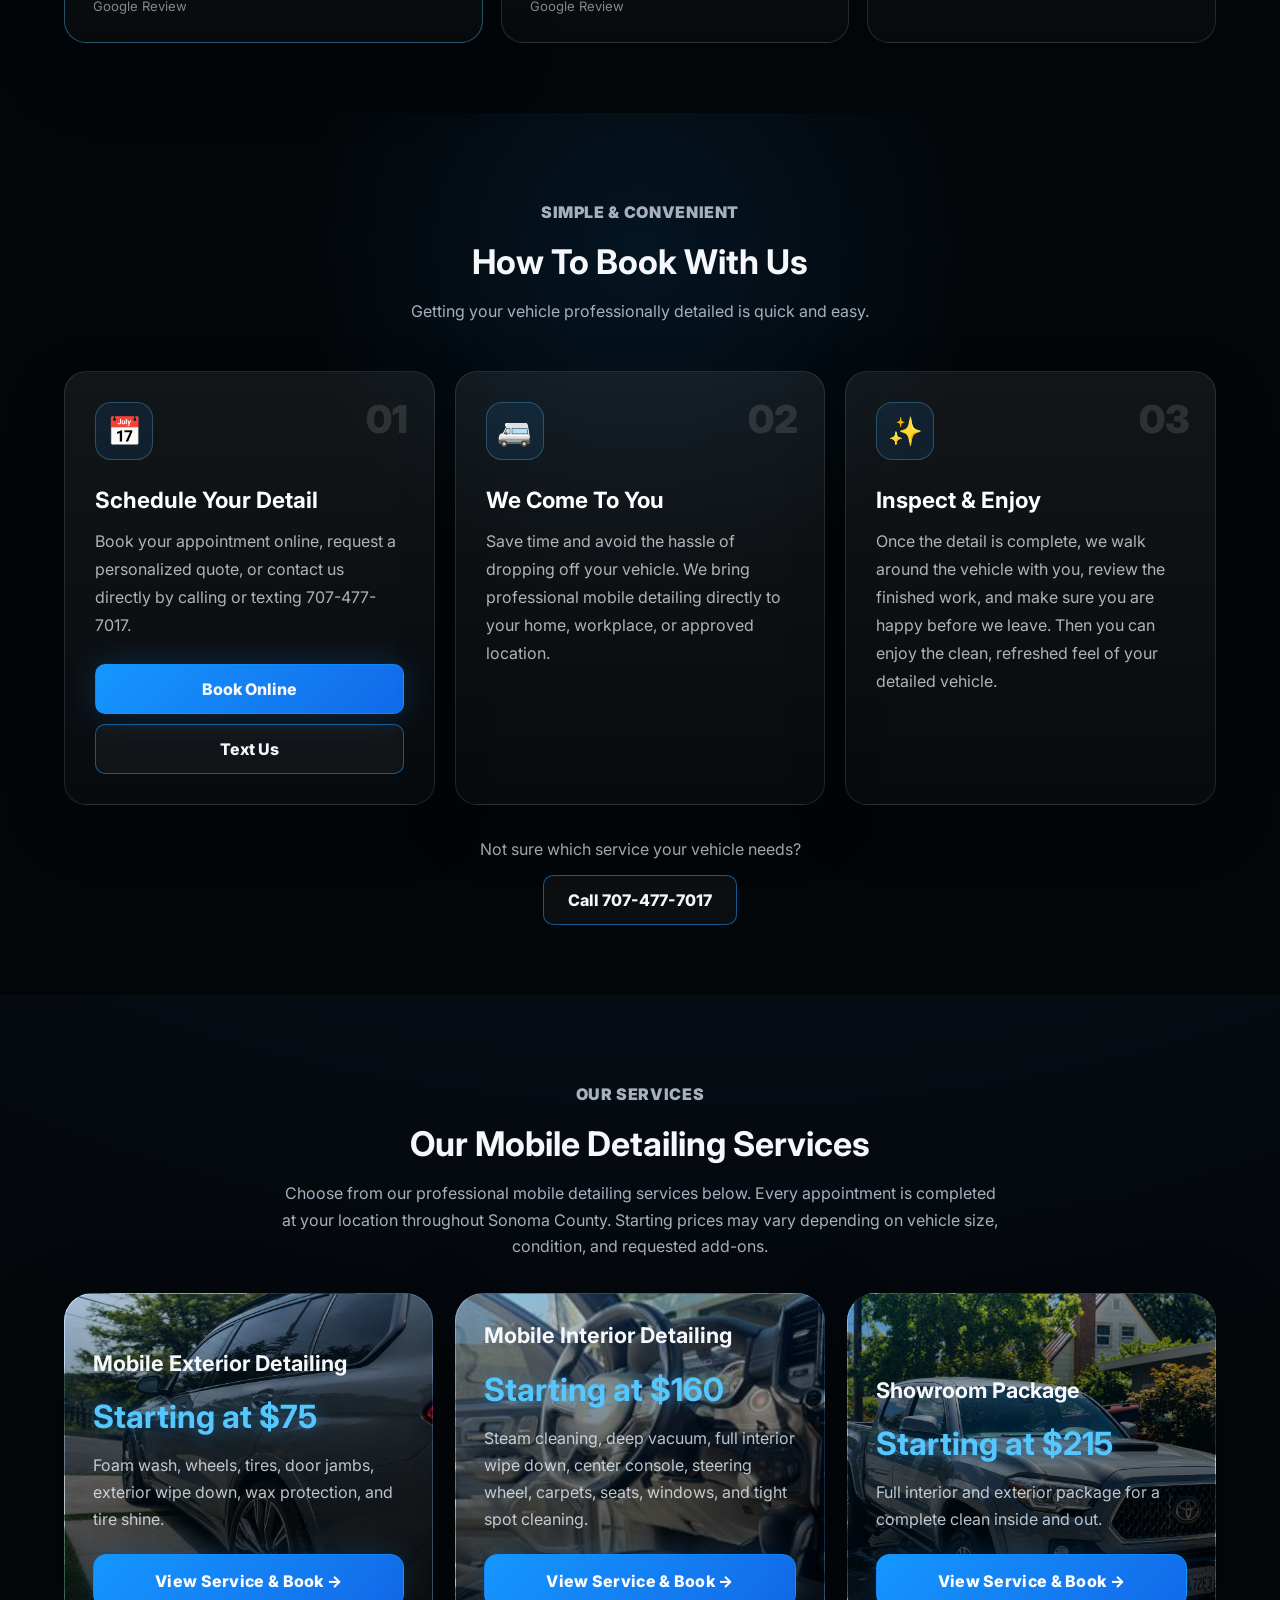
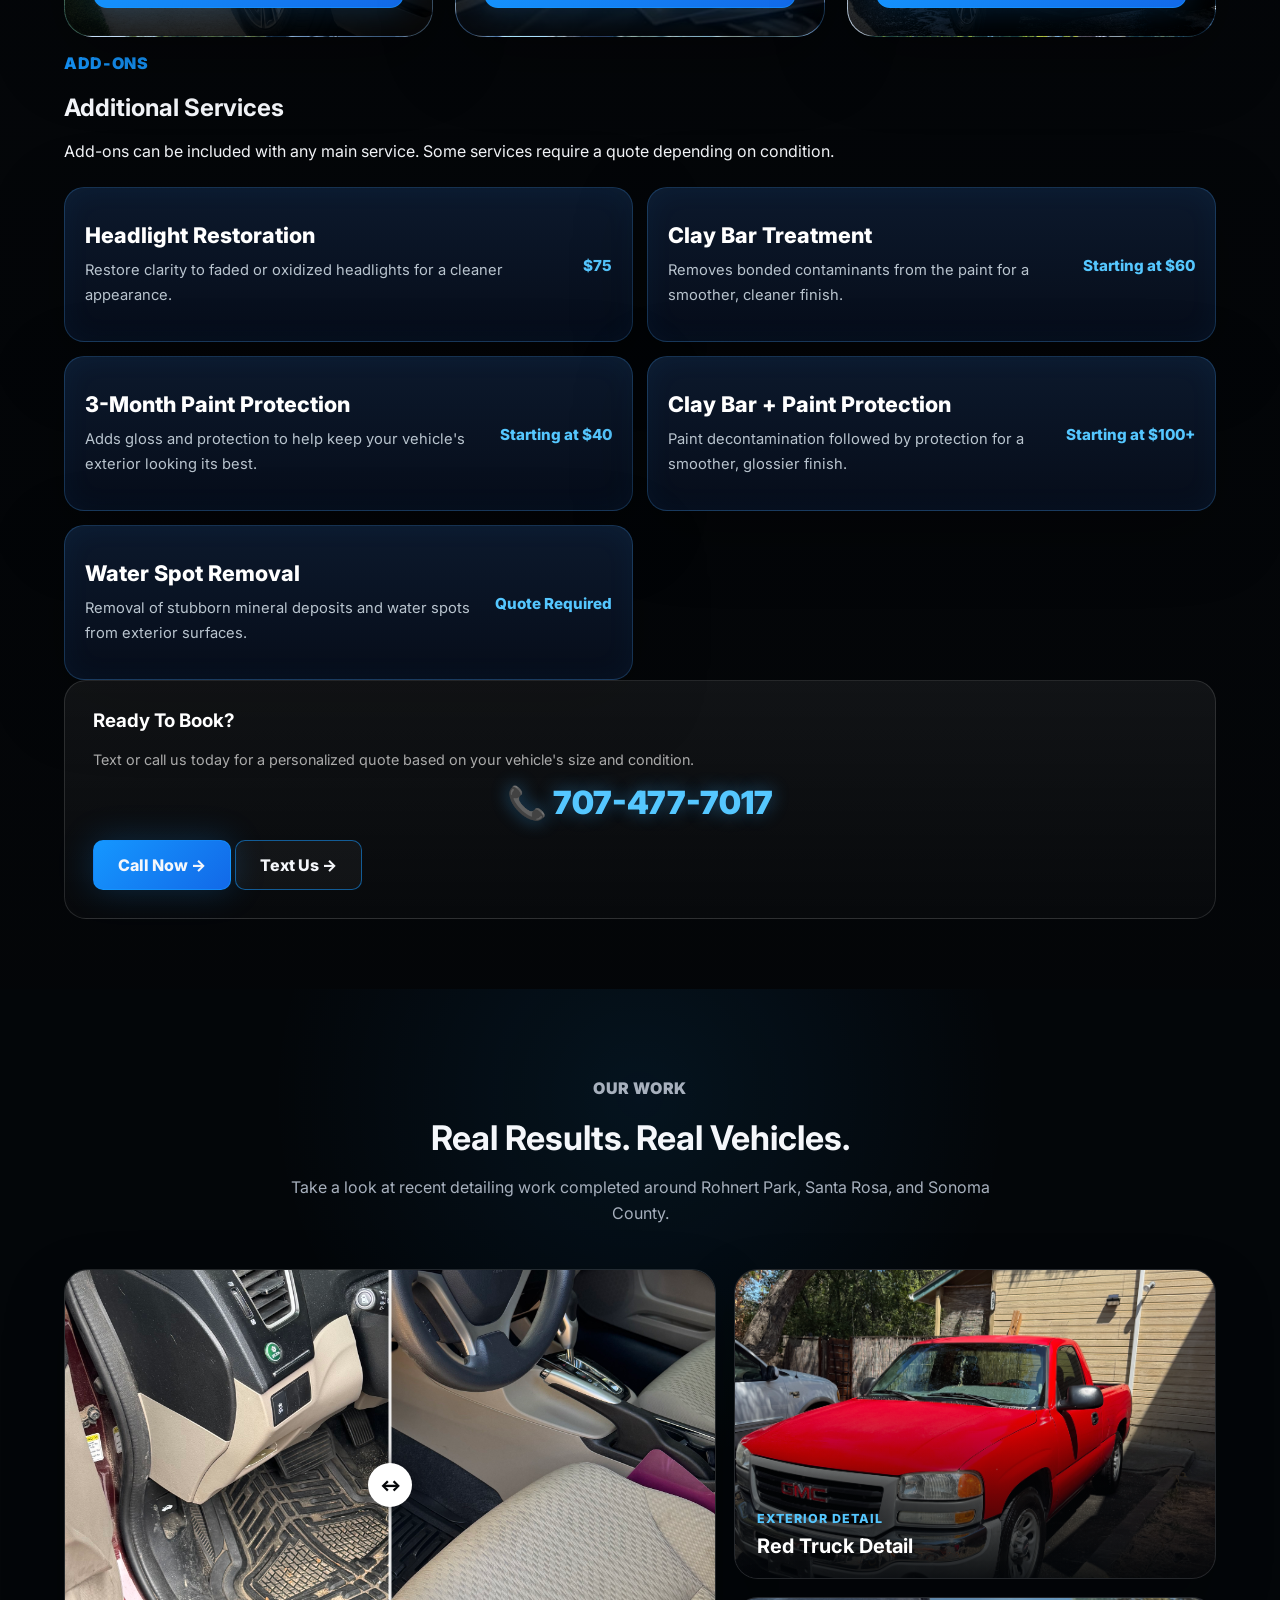
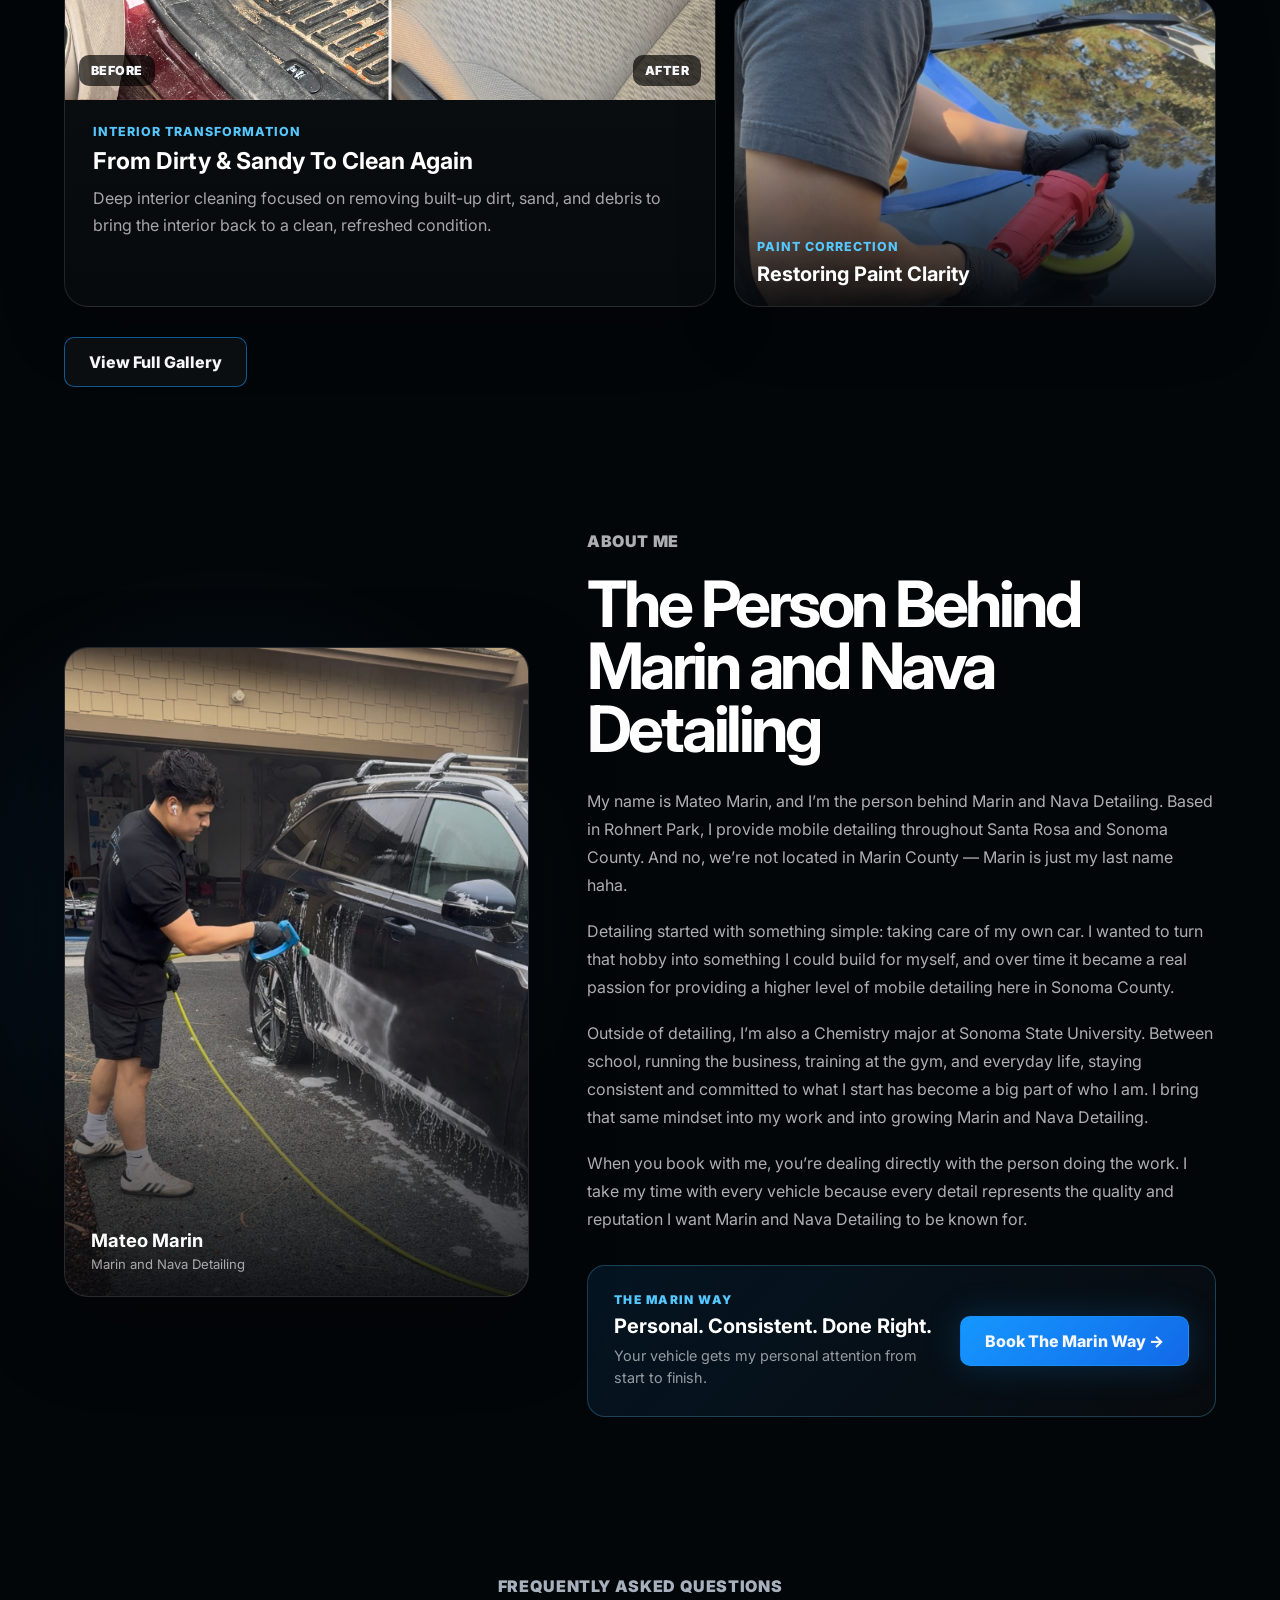
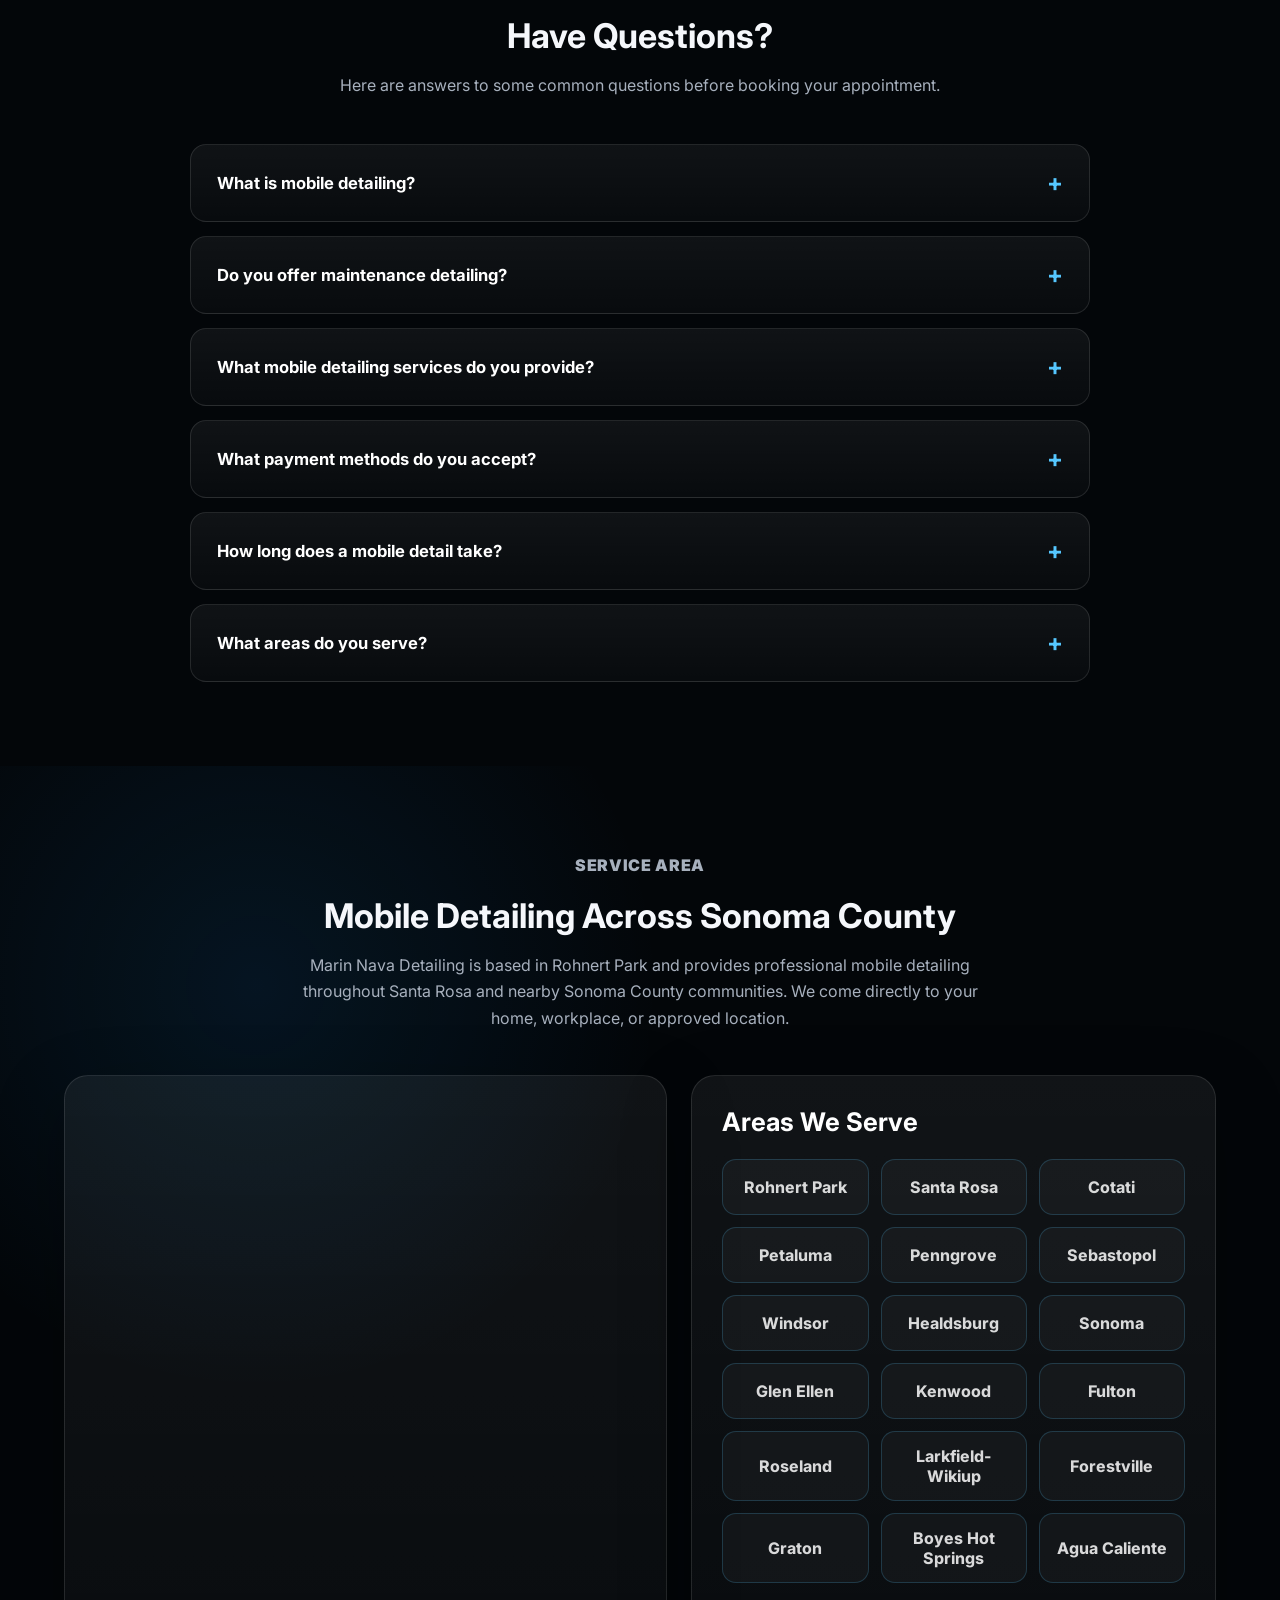
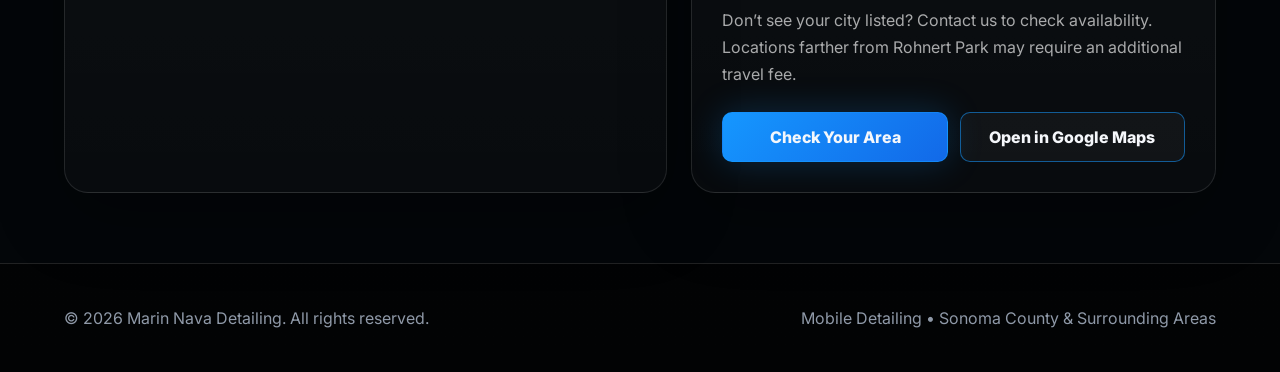
==== commit c51156ae: "Update index.html" ====
--- a/index.html
+++ b/index.html
@@ -1,6 +1,17 @@
 <!DOCTYPE html>
 <html lang="en">
 <head>
+  <!-- Google tag (gtag.js) -->
+<script async src="https://www.googletagmanager.com/gtag/js?id=G-86V8YY8BBE">
+</script>
+<script>
+  window.dataLayer = window.dataLayer || [];
+  function gtag(){dataLayer.push(arguments);}
+  gtag('js', new Date());
+
+  gtag('config', 'G-86V8YY8BBE');
+</script>
+  
   <meta charset="UTF-8" />
   <meta name="viewport" content="width=device-width, initial-scale=1.0" />
   <title>Mobile Detailing in Rohnert Park & Sonoma County | Marin Nava Detailing</title>
@@ -216,10 +227,21 @@
       Owner-operated interior and exterior detailing brought directly to your location with quality, care, and attention to detail.
     </p>
 
-    <div class="premium-hero-actions">
-      <a class="btn primary"    href="https://booking.detailermade.com/2fee29eb-fc5a-48bd-a170-e87a1362c4f3"    target="_blank"    rel="noopener noreferrer">    Book Online </a>
-      <a class="btn hero-secondary" href="tel:7074777017">Call 707-477-7017</a>
-    </div>
+   <div class="premium-hero-actions">
+  <a class="btn primary"
+     href="https://booking.detailermade.com/2fee29eb-fc5a-48bd-a170-e87a1362c4f3"
+     target="_blank"
+     rel="noopener noreferrer">
+    Book Online
+  </a>
+
+  <a class="btn hero-secondary"
+     href="https://lead.detailermade.com/2fee29eb-fc5a-48bd-a170-e87a1362c4f3"
+     target="_blank"
+     rel="noopener noreferrer">
+    Get a Quote
+  </a>
+</div>
 
     <div class="premium-trust-row">
       <a href="https://share.google/c1jAAMq97DfbOjhrB" target="_blank" rel="noopener">
